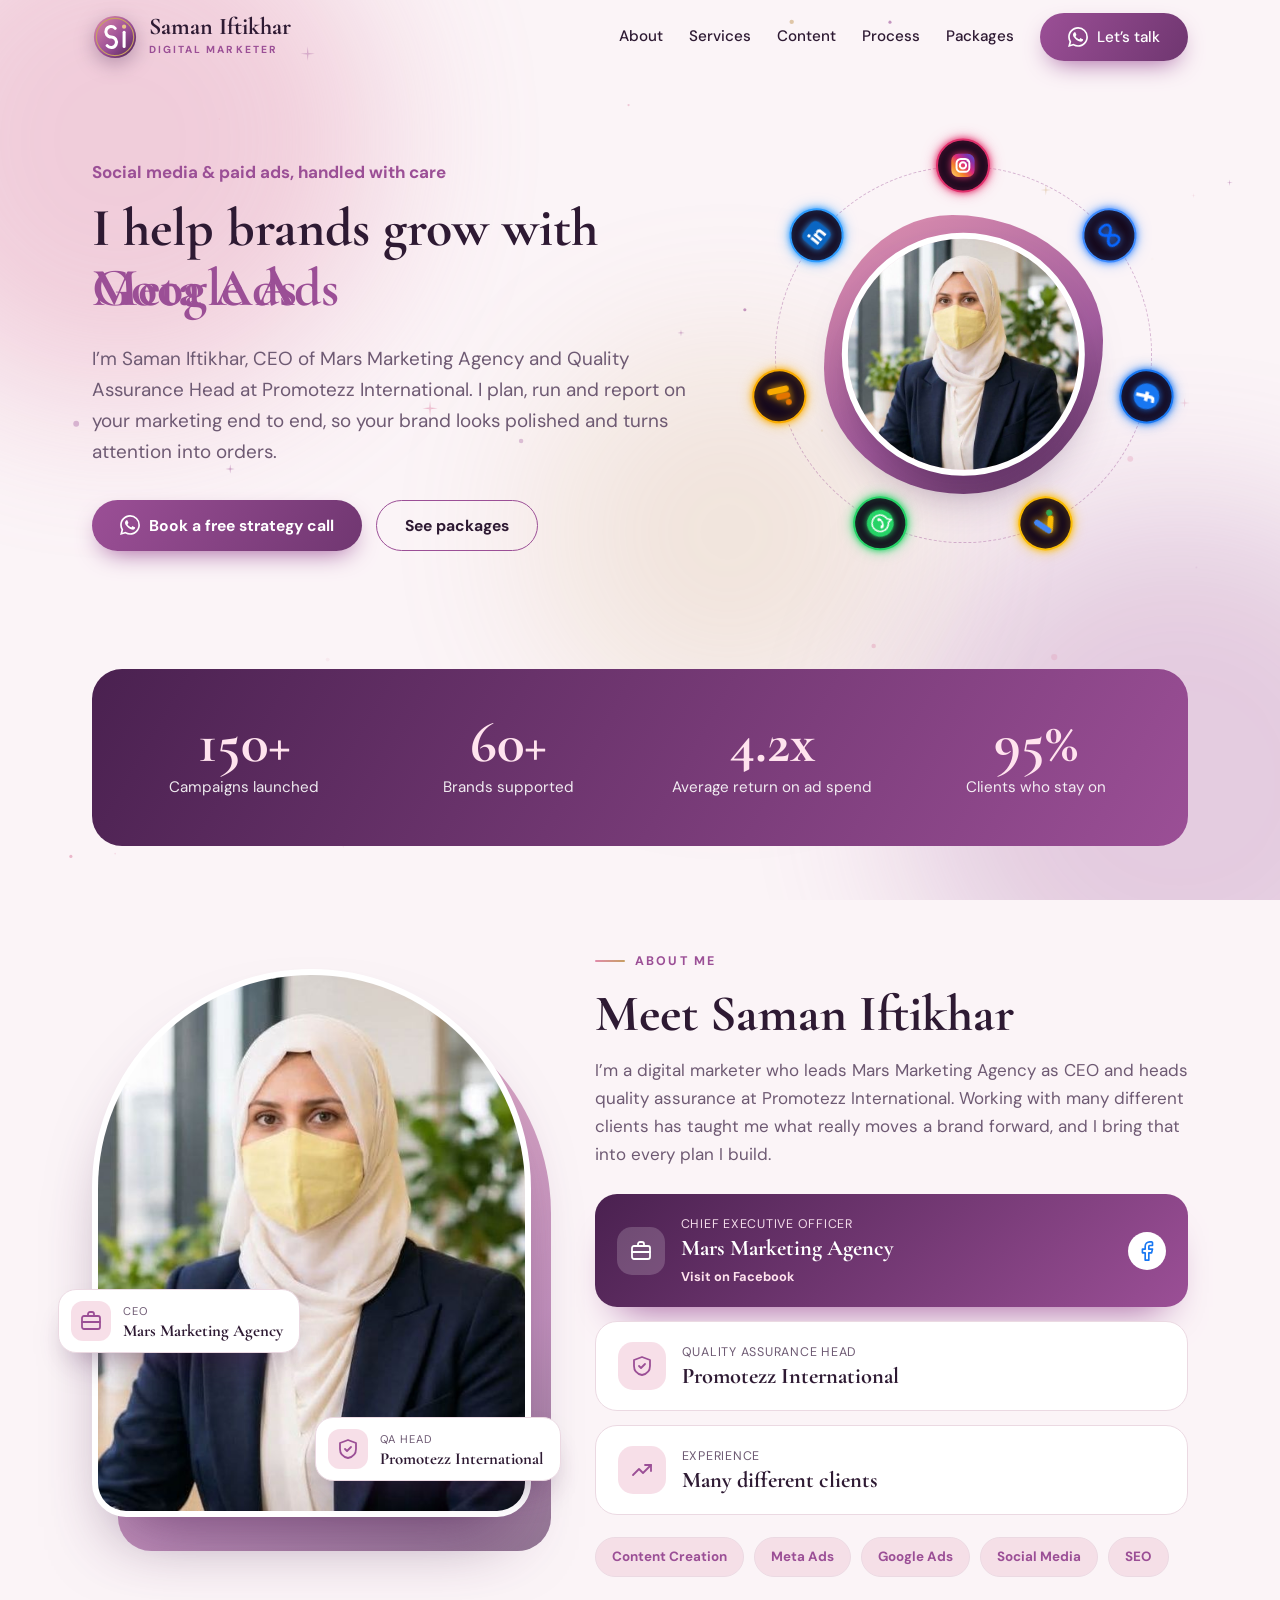
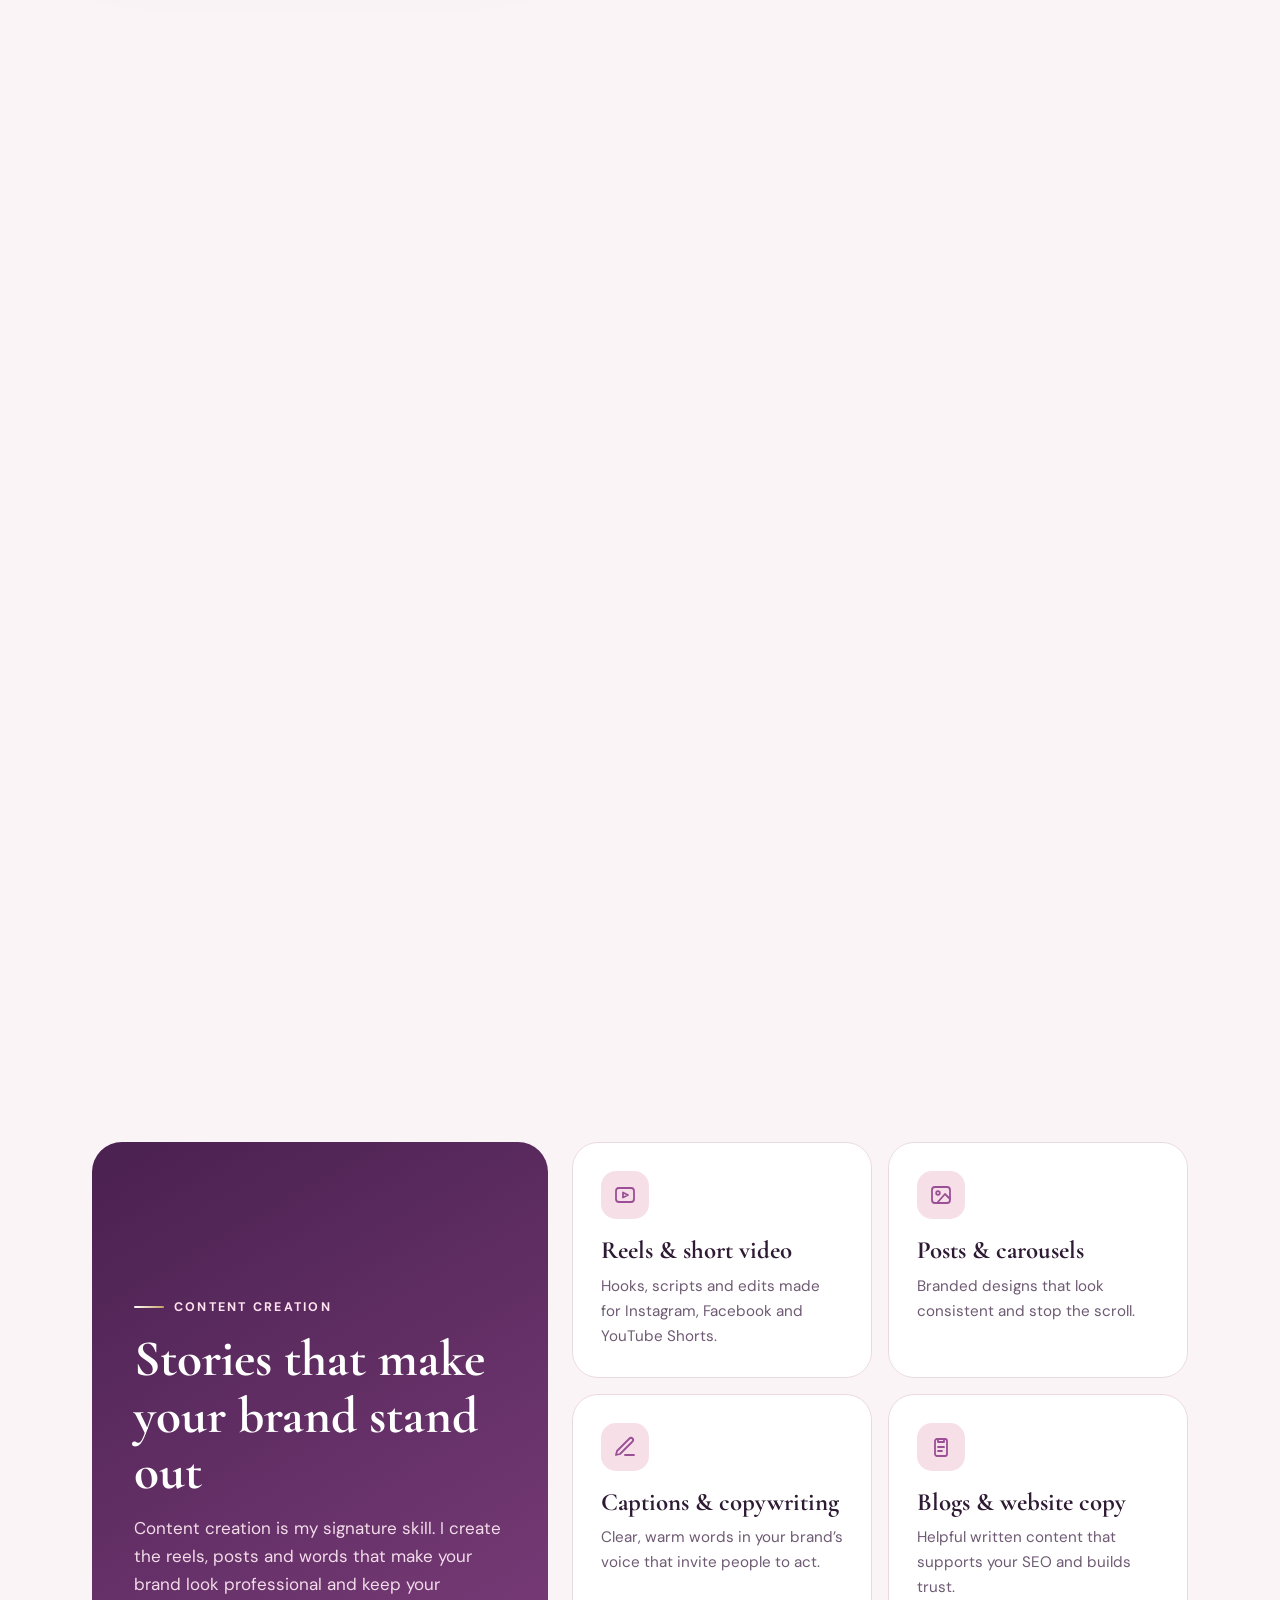
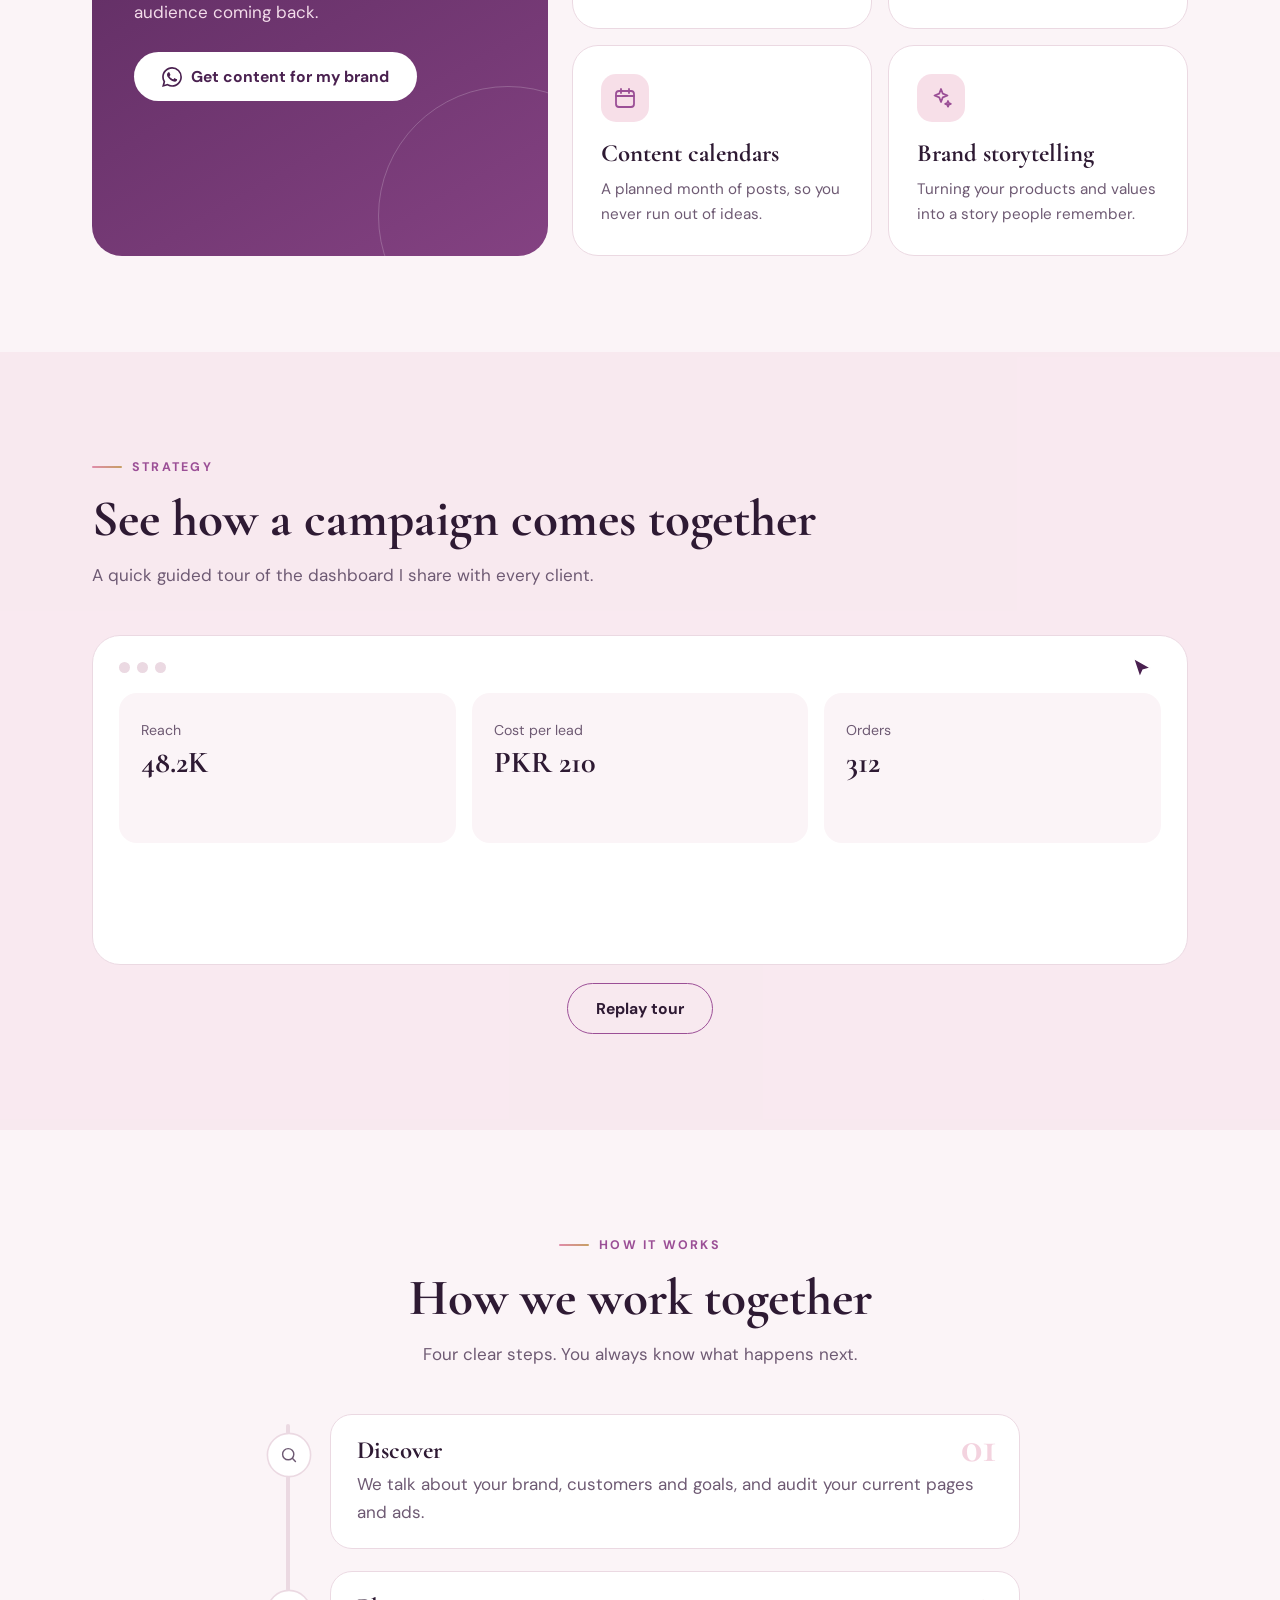
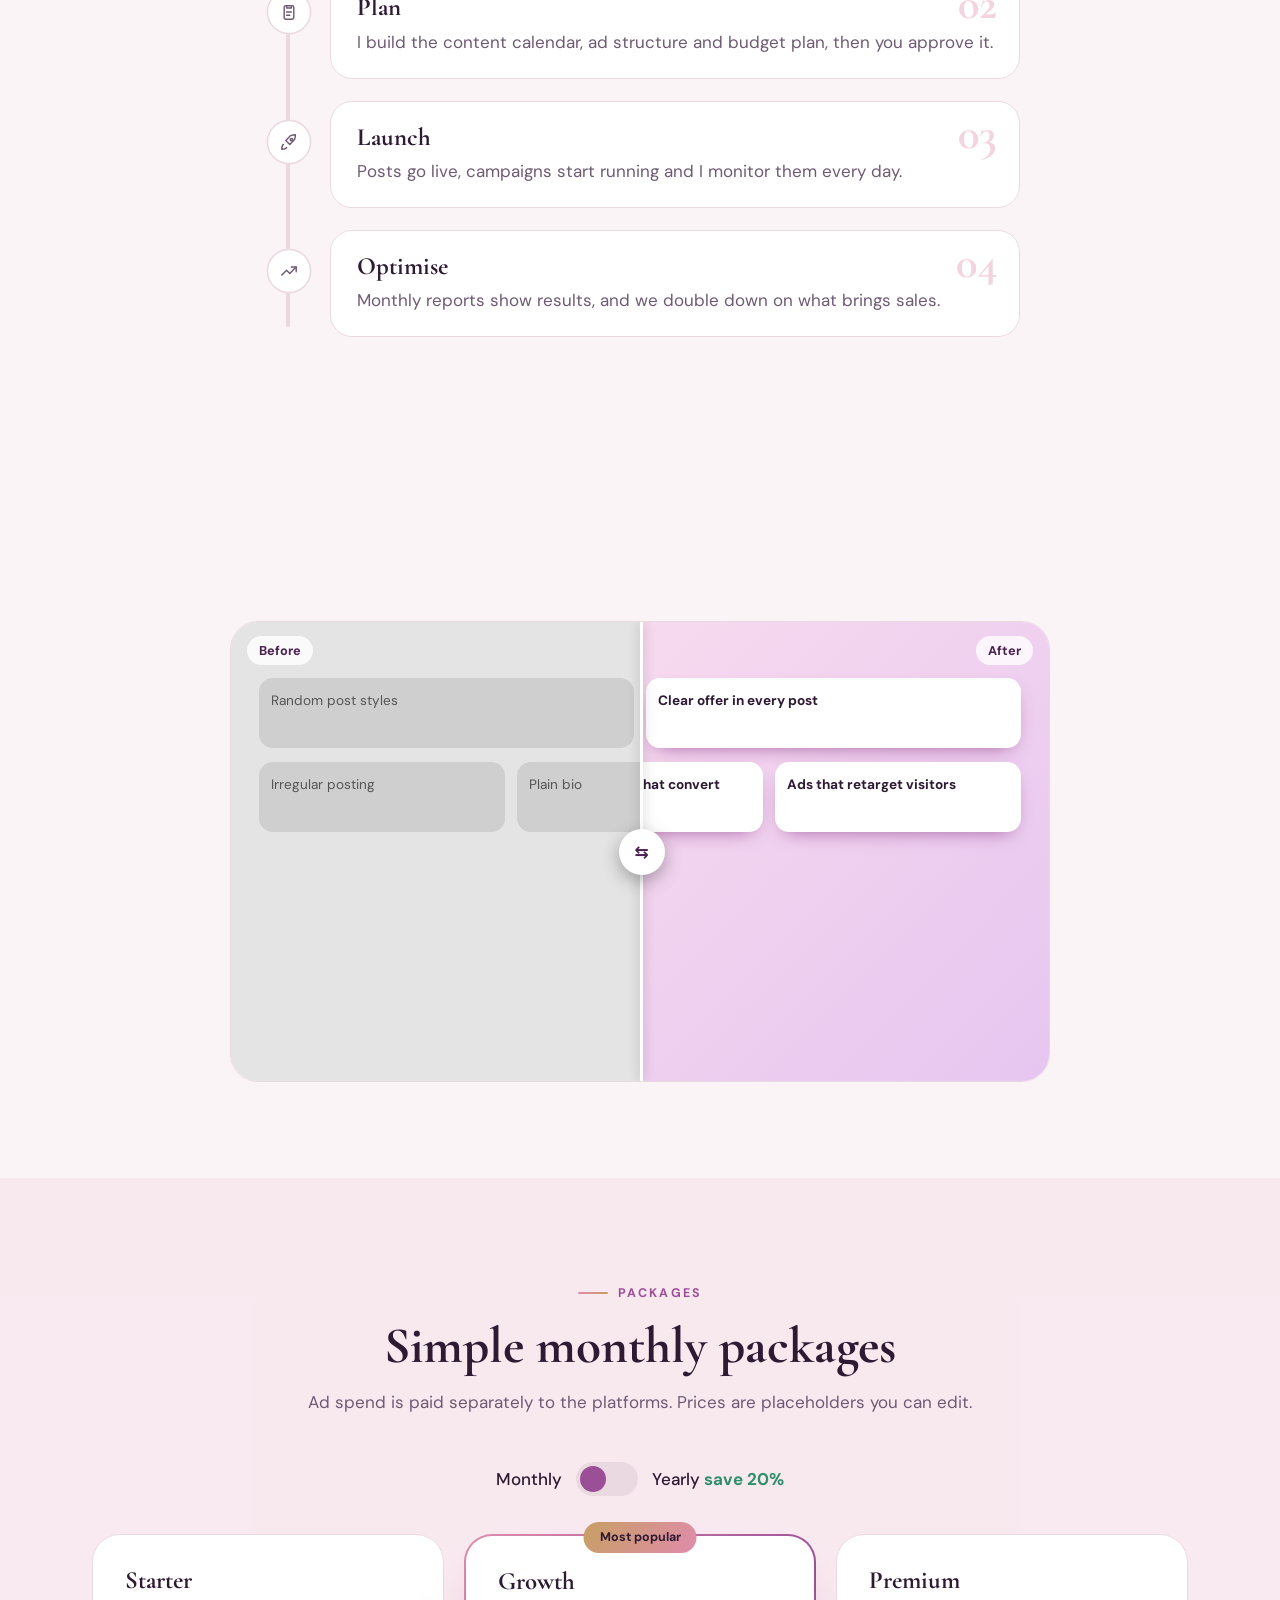
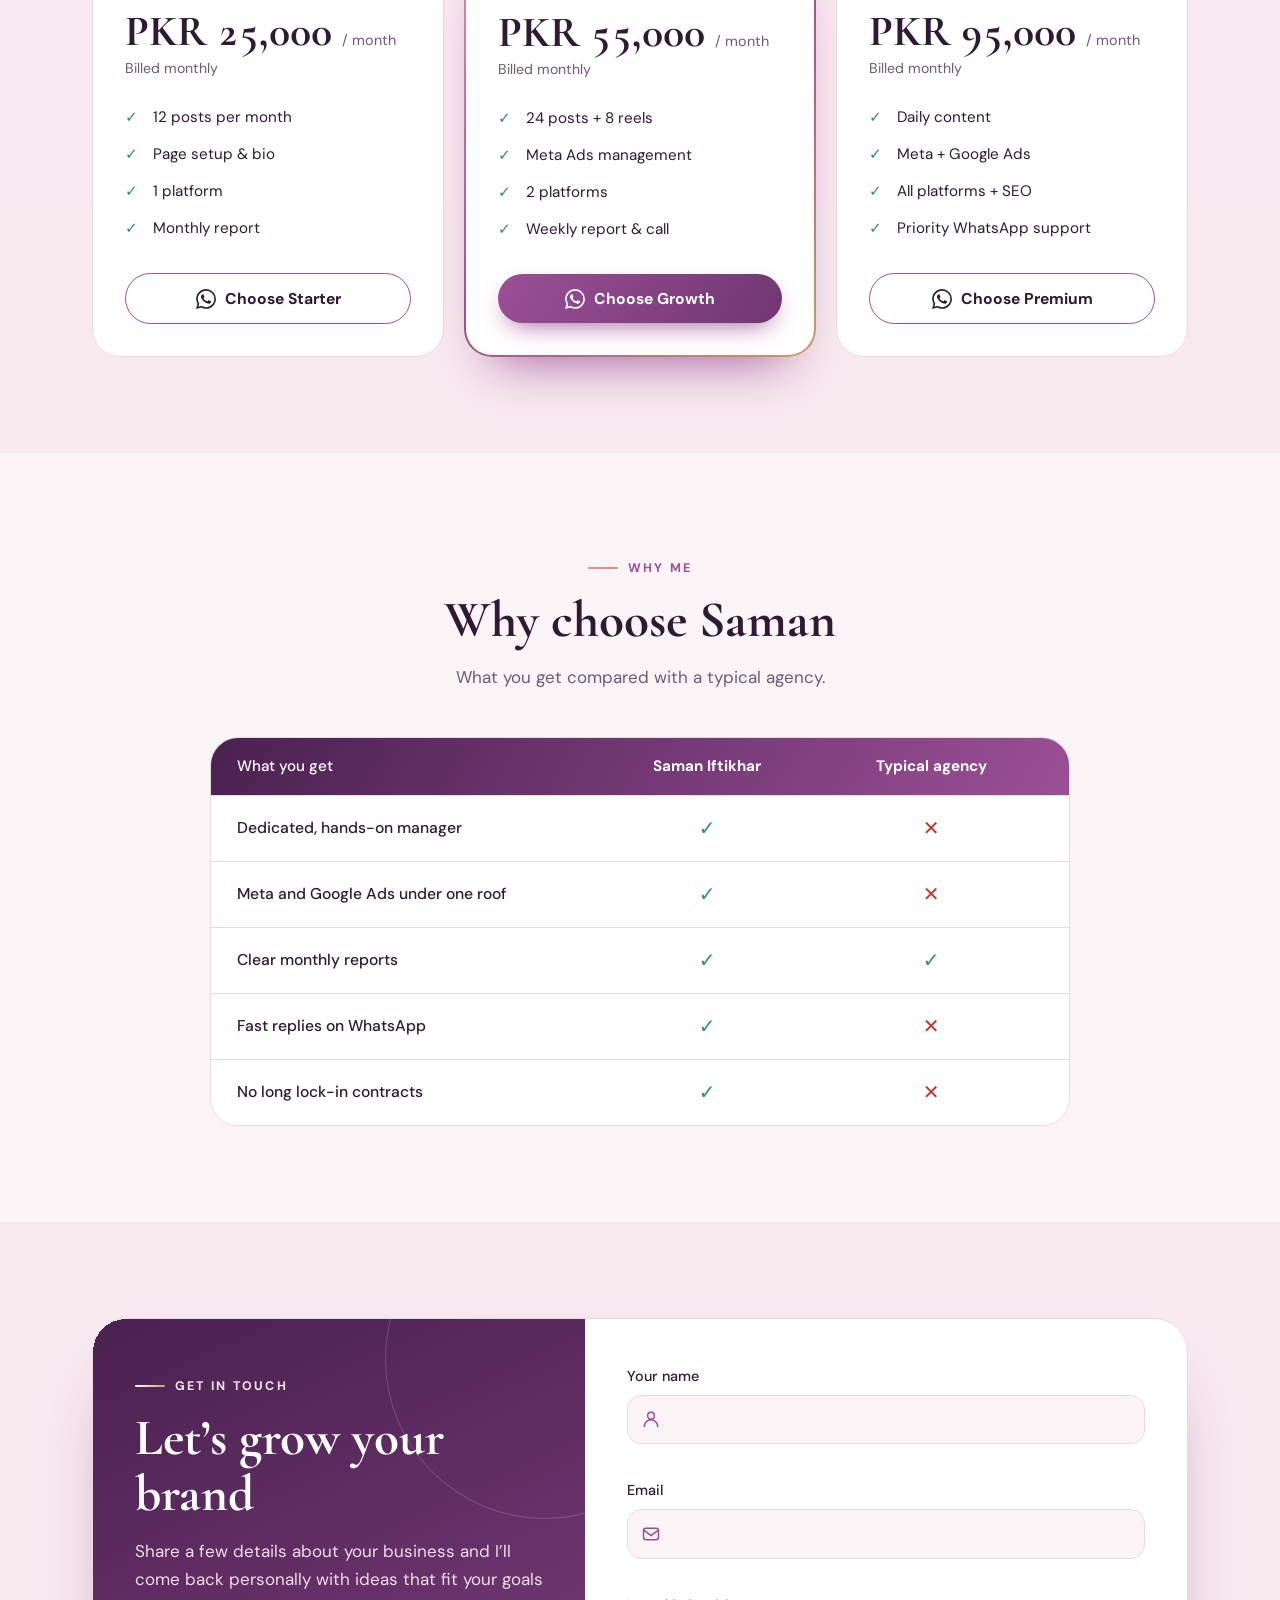
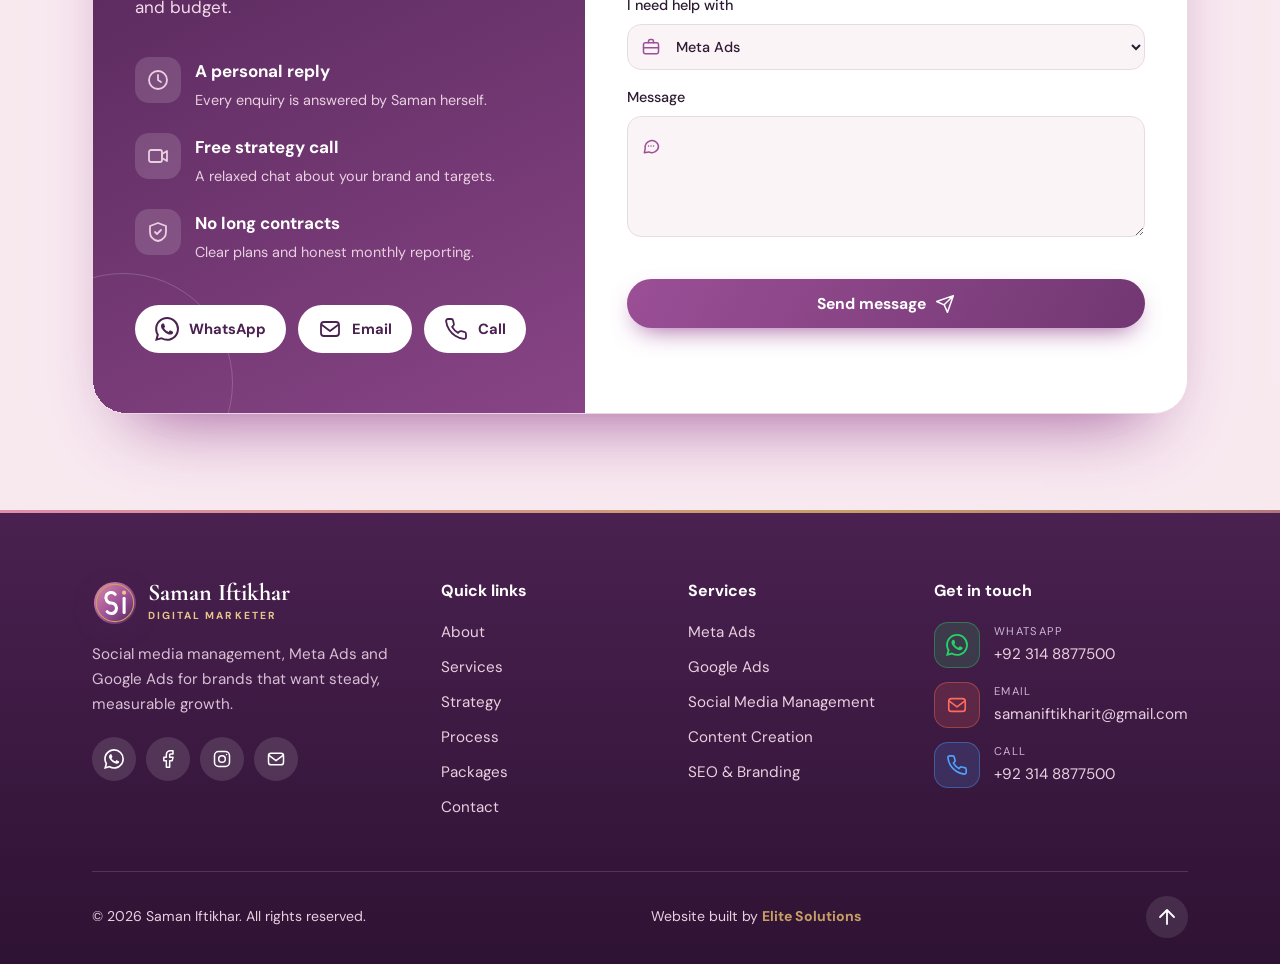
==== index.html @ 38557ca2 "Update More menu styling" ====
<!DOCTYPE html>
<html lang="en">
<head>
<meta charset="utf-8">
<meta name="viewport" content="width=device-width, initial-scale=1, viewport-fit=cover">
<title>Saman Iftikhar | Digital Marketer</title>
<link rel="preconnect" href="https://fonts.googleapis.com">
<link href="https://fonts.googleapis.com/css2?family=Cormorant+Garamond:wght@500;600;700&family=DM+Sans:wght@400;500;700&display=swap" rel="stylesheet">
<link rel="stylesheet" href="css/style.css">
</head>
<body>
<div id="bar"></div>
<div id="bg" aria-hidden="true"><i class="b1"></i><i class="b2"></i><i class="b3"></i><canvas id="cv"></canvas></div>
<svg width="0" height="0" style="position:absolute" aria-hidden="true"><defs>
<symbol id="i-mega" viewBox="0 0 24 24"><path d="M3 11v2a1 1 0 0 0 1 1h2l5 4V6L6 10H4a1 1 0 0 0-1 1z"/><path d="M15.5 8.5a5 5 0 0 1 0 7M18.5 6a9 9 0 0 1 0 12"/></symbol>
<symbol id="i-search" viewBox="0 0 24 24"><circle cx="11" cy="11" r="7"/><path d="m20 20-3.5-3.5"/></symbol>
<symbol id="i-chat" viewBox="0 0 24 24"><path d="M21 12a8 8 0 0 1-11.6 7.1L4 20l1-4.6A8 8 0 1 1 21 12z"/><path d="M9 12h.01M12 12h.01M15 12h.01"/></symbol>
<symbol id="i-film" viewBox="0 0 24 24"><rect x="3" y="5" width="18" height="14" rx="3"/><path d="m10 9.5 5 2.5-5 2.5z"/></symbol>
<symbol id="i-chart" viewBox="0 0 24 24"><path d="M3 17l6-6 4 4 8-8"/><path d="M15 7h6v6"/></symbol>
<symbol id="i-spark" viewBox="0 0 24 24"><path d="M12 3l1.8 4.7 4.7 1.8-4.7 1.8L12 16l-1.8-4.7-4.7-1.8 4.7-1.8z"/><path d="M19 15l.8 2 2 .8-2 .8-.8 2-.8-2-2-.8 2-.8z"/></symbol>
<symbol id="i-mail" viewBox="0 0 24 24"><rect x="3" y="5" width="18" height="14" rx="3"/><path d="m4 8 8 6 8-6"/></symbol>
<symbol id="i-clip" viewBox="0 0 24 24"><rect x="6" y="4" width="12" height="17" rx="2"/><path d="M9 4h6v3H9zM9 12h6M9 16h4"/></symbol>
<symbol id="i-rocket" viewBox="0 0 24 24"><path d="M5 15c-1.5 1-2 4-2 6 2 0 5-.5 6-2"/><path d="M14 4c3-1 6-1 6-1s0 3-1 6l-6 6-5-5z"/><circle cx="15" cy="9" r="1.5"/></symbol>
<symbol id="i-user" viewBox="0 0 24 24"><circle cx="12" cy="8" r="4"/><path d="M4 21a8 8 0 0 1 16 0"/></symbol>
<symbol id="i-brief" viewBox="0 0 24 24"><rect x="3" y="7" width="18" height="13" rx="2"/><path d="M9 7V5a2 2 0 0 1 2-2h2a2 2 0 0 1 2 2v2M3 13h18"/></symbol>
<symbol id="i-clock" viewBox="0 0 24 24"><circle cx="12" cy="12" r="9"/><path d="M12 7v5l3 2"/></symbol>
<symbol id="i-shield" viewBox="0 0 24 24"><path d="M12 3l8 3v6c0 5-3.5 8-8 9-4.5-1-8-4-8-9V6z"/><path d="m9 12 2 2 4-4"/></symbol>
<symbol id="i-video" viewBox="0 0 24 24"><rect x="3" y="6" width="13" height="12" rx="2"/><path d="m16 10 5-3v10l-5-3z"/></symbol>
<symbol id="i-send" viewBox="0 0 24 24"><path d="M22 2 11 13M22 2l-7 20-4-9-9-4z"/></symbol>
<symbol id="i-phone" viewBox="0 0 24 24"><path d="M22 16.9v3a2 2 0 0 1-2.2 2 19.8 19.8 0 0 1-8.6-3.1 19.5 19.5 0 0 1-6-6 19.8 19.8 0 0 1-3.1-8.7A2 2 0 0 1 4.1 2h3a2 2 0 0 1 2 1.7c.1 1 .4 1.9.7 2.8a2 2 0 0 1-.5 2.1L8.1 9.9a16 16 0 0 0 6 6l1.3-1.3a2 2 0 0 1 2.1-.4c.9.3 1.8.6 2.8.7a2 2 0 0 1 1.7 2z"/></symbol>
<symbol id="i-pen" viewBox="0 0 24 24"><path d="M12 20h9"/><path d="M16.5 3.5a2.1 2.1 0 0 1 3 3L7 19l-4 1 1-4z"/></symbol>
<symbol id="i-img" viewBox="0 0 24 24"><rect x="3" y="4" width="18" height="16" rx="3"/><circle cx="9" cy="10" r="1.8"/><path d="m21 16-5-5-8 9"/></symbol>
<symbol id="i-cal" viewBox="0 0 24 24"><rect x="3" y="5" width="18" height="16" rx="3"/><path d="M8 3v4M16 3v4M3 10h18"/></symbol>
<symbol id="i-up" viewBox="0 0 24 24"><path d="M12 19V5M5 12l7-7 7 7"/></symbol>
<path id="wag" d="M17.472 14.382c-.297-.149-1.758-.867-2.03-.967-.273-.099-.471-.148-.67.15-.197.297-.767.966-.94 1.164-.173.199-.347.223-.644.075-.297-.15-1.255-.463-2.39-1.475-.883-.788-1.48-1.761-1.653-2.059-.173-.297-.018-.458.13-.606.134-.133.298-.347.446-.52.149-.174.198-.298.298-.497.099-.198.05-.371-.025-.52-.075-.149-.669-1.612-.916-2.207-.242-.579-.487-.5-.669-.51-.173-.008-.371-.01-.57-.01-.198 0-.52.074-.792.372-.272.297-1.04 1.016-1.04 2.479 0 1.462 1.065 2.875 1.213 3.074.149.198 2.096 3.2 5.077 4.487.709.306 1.262.489 1.694.625.712.227 1.36.195 1.871.118.571-.085 1.758-.719 2.006-1.413.248-.694.248-1.289.173-1.413-.074-.124-.272-.198-.57-.347m-5.421 7.403h-.004a9.87 9.87 0 01-5.031-1.378l-.361-.214-3.741.982.998-3.648-.235-.374a9.86 9.86 0 01-1.51-5.26c.001-5.45 4.436-9.884 9.888-9.884 2.64 0 5.122 1.03 6.988 2.898a9.825 9.825 0 012.893 6.994c-.003 5.45-4.437 9.884-9.885 9.884m8.413-18.297A11.815 11.815 0 0012.05 0C5.495 0 .16 5.335.157 11.892c0 2.096.547 4.142 1.588 5.945L.057 24l6.305-1.654a11.882 11.882 0 005.683 1.448h.005c6.554 0 11.89-5.335 11.893-11.893a11.821 11.821 0 00-3.48-8.413z"/>
<symbol id="i-wa" viewBox="0 0 24 24"><use href="#wag" fill="currentColor" stroke="none"/></symbol>
<symbol id="i-fb" viewBox="0 0 24 24"><path d="M18 2h-3a5 5 0 0 0-5 5v3H7v4h3v8h4v-8h3l1-4h-4V7a1 1 0 0 1 1-1h3z"/></symbol>
<symbol id="i-ig" viewBox="0 0 24 24"><rect x="3" y="3" width="18" height="18" rx="5"/><circle cx="12" cy="12" r="4"/><path d="M17.5 6.5h.01"/></symbol>
<symbol id="i-in" viewBox="0 0 24 24"><path d="M16 8a6 6 0 0 1 6 6v7h-4v-7a2 2 0 0 0-4 0v7h-4v-7a6 6 0 0 1 6-6z"/><rect x="2" y="9" width="4" height="12"/><circle cx="4" cy="4" r="2"/></symbol>
<linearGradient id="gig" x1="0" y1="1" x2="1" y2="0"><stop stop-color="#FEDA75"/><stop offset=".3" stop-color="#F58529"/><stop offset=".55" stop-color="#DD2A7B"/><stop offset=".8" stop-color="#8134AF"/><stop offset="1" stop-color="#515BD4"/></linearGradient>
<symbol id="b-ig" viewBox="0 0 24 24"><rect x="2" y="2" width="20" height="20" rx="6" fill="url(#gig)"/><rect x="6.5" y="6.5" width="11" height="11" rx="3.6" fill="none" stroke="#fff" stroke-width="1.7"/><circle cx="12" cy="12" r="2.7" fill="none" stroke="#fff" stroke-width="1.7"/><circle cx="16" cy="8" r=".9" fill="#fff"/></symbol>
<symbol id="b-fb" viewBox="0 0 24 24"><circle cx="12" cy="12" r="11" fill="#1877F2"/><path d="M13.4 21v-7.4h2.5l.4-3h-2.9V8.8c0-.9.3-1.4 1.5-1.4h1.5V4.8c-.3 0-1.2-.1-2.2-.1-2.2 0-3.7 1.3-3.7 3.8v2.1H8v3h2.5V21z" fill="#fff"/></symbol>
<symbol id="b-in" viewBox="0 0 24 24"><rect x="2" y="2" width="20" height="20" rx="4.5" fill="#0A66C2"/><path d="M6.3 9.8h2.5V18H6.3zM7.55 5.9a1.45 1.45 0 1 1 0 2.9 1.45 1.45 0 0 1 0-2.9zM10.4 9.8h2.4v1.1c.4-.7 1.2-1.3 2.5-1.3 2.4 0 2.9 1.6 2.9 3.6V18h-2.5v-4.2c0-1 0-2.2-1.4-2.2s-1.6 1-1.6 2.1V18h-2.5z" fill="#fff"/></symbol>
<symbol id="b-wa" viewBox="0 0 24 24"><circle cx="12" cy="12" r="11.5" fill="#25D366"/><use href="#wag" fill="#fff" stroke="none" transform="translate(4.2 4.2) scale(.65)"/></symbol>
<symbol id="b-meta" viewBox="0 0 24 24"><path d="M12 12C14.5 8 16.5 7 18 7c2 0 3.5 2.2 3.5 5s-1.5 5-3.5 5c-1.5 0-3.5-1-6-5zm0 0C9.5 8 7.5 7 6 7c-2 0-3.5 2.2-3.5 5s1.5 5 3.5 5c1.5 0 3.5-1 6-5z" fill="none" stroke="#0866FF" stroke-width="2.4" stroke-linecap="round" stroke-linejoin="round"/></symbol>
<symbol id="b-gads" viewBox="0 0 24 24"><rect x="6.2" y="2" width="5" height="15" rx="2.5" transform="rotate(30 8.7 9.5)" fill="#FBBC04"/><rect x="12.8" y="2" width="5" height="17" rx="2.5" transform="rotate(-30 15.3 10.5)" fill="#4285F4"/><circle cx="5.2" cy="18.8" r="2.7" fill="#34A853"/></symbol>
<symbol id="b-ga" viewBox="0 0 24 24"><rect x="14.6" y="2.5" width="5.2" height="19" rx="2.6" fill="#F9AB00"/><rect x="8.9" y="9" width="5" height="12.5" rx="2.5" fill="#E37400"/><circle cx="5.4" cy="19" r="2.6" fill="#E37400"/></symbol>
</defs></svg>
<header id="hd"><div class="wrap"><nav aria-label="Main">
 <a class="logo" href="#top" aria-label="Saman Iftikhar home">
  <svg width="46" height="46" viewBox="0 0 48 48" aria-hidden="true"><defs><linearGradient id="lg" x1="0" y1="0" x2="1" y2="1"><stop stop-color="#E08CAB"/><stop offset=".55" stop-color="#9B4F96"/><stop offset="1" stop-color="#4A2150"/></linearGradient></defs><circle cx="24" cy="24" r="22" fill="url(#lg)"/><circle cx="24" cy="24" r="19.5" fill="none" stroke="#C79F63" stroke-width="1.2"/><g transform="translate(-4 0)"><path d="M28.2 15A5.5 5.5 0 1 0 24 24A5.5 5.5 0 1 1 19.8 33" fill="none" stroke="#fff" stroke-width="3.2" stroke-linecap="round"/></g><path d="M33.5 19V34" stroke="#fff" stroke-width="3.2" stroke-linecap="round"/><circle cx="33.5" cy="13.2" r="2.2" fill="#E8C58A"/></svg>
  <span><b>Saman Iftikhar</b><small>Digital Marketer</small></span></a>
 <button id="mb" aria-expanded="false" aria-controls="lk" aria-label="Open menu"><span></span><span></span><span></span></button>
 <div class="links" id="lk"><a href="#about">About</a><a href="#services">Services</a><a href="#content">Content</a><a href="#process">Process</a><a href="#pricing">Packages</a><a href="#contact" class="btn">Let’s talk</a><div class="soc"><a class="fwa" href="#" aria-label="WhatsApp"><svg class="ico"><use href="#i-wa"/></svg></a><a data-soc="facebook" href="#" aria-label="Facebook"><svg class="ico"><use href="#i-fb"/></svg></a><a data-soc="instagram" href="#" aria-label="Instagram"><svg class="ico"><use href="#i-ig"/></svg></a><a class="fem" href="#" aria-label="Email"><svg class="ico"><use href="#i-mail"/></svg></a></div></div>
</nav></div><div id="ov"></div></header>

<main id="top">
<section class="hero"><div class="wrap">
 <div>
  <p class="hr" style="--i:0;color:var(--orchid);font-weight:700">Social media &amp; paid ads, handled with care</p>
  <h1 class="hr" style="--i:1;margin-top:12px"><span class="l1">I help brands grow with</span><span class="rot" id="rot" aria-live="off"><span class="on">Meta Ads</span><span>Google Ads</span><span>Social Media</span><span>Content Strategy</span><span>Brand Voice</span></span></h1>
  <p class="lead hr" style="--i:2">I’m Saman Iftikhar, CEO of Mars Marketing Agency and Quality Assurance Head at Promotezz International. I plan, run and report on your marketing end to end, so your brand looks polished and turns attention into orders.</p>
  <div class="cta hr" style="--i:3"><a href="#contact" class="btn">Book a free strategy call</a><a href="#pricing" class="btn ghost">See packages</a></div>
 </div>
 <div class="hv hr" style="--i:2"><div class="os"><div class="orb"></div>
  <div class="pt" id="pt"><img src="assets/images/saman-iftikhar.jpg" alt="Saman Iftikhar, CEO of Mars Marketing Agency" width="640" height="640"></div>
  <div class="orbit" aria-hidden="true">
   <div class="ob" style="--a:0deg;--c:#E1306C"><div class="ou"><svg class="bi"><use href="#b-ig"/></svg></div></div>
   <div class="ob" style="--a:51deg;--c:#3D8BFF"><div class="ou"><svg class="bi"><use href="#b-meta"/></svg></div></div>
   <div class="ob" style="--a:103deg;--c:#1877F2"><div class="ou"><svg class="bi"><use href="#b-fb"/></svg></div></div>
   <div class="ob" style="--a:154deg;--c:#FBBC04"><div class="ou"><svg class="bi"><use href="#b-gads"/></svg></div></div>
   <div class="ob" style="--a:206deg;--c:#25D366"><div class="ou"><svg class="bi"><use href="#b-wa"/></svg></div></div>
   <div class="ob" style="--a:257deg;--c:#F9AB00"><div class="ou"><svg class="bi"><use href="#b-ga"/></svg></div></div>
   <div class="ob" style="--a:309deg;--c:#2D9CFF"><div class="ou"><svg class="bi"><use href="#b-in"/></svg></div></div>
  </div></div></div>
</div></section>

<section class="stats"><div class="wrap"><div class="sg">
 <div><b data-n="150" data-s="+">0</b><span>Campaigns launched</span></div>
 <div><b data-n="60" data-s="+">0</b><span>Brands supported</span></div>
 <div><b data-n="4.2" data-s="x" data-d="1">0</b><span>Average return on ad spend</span></div>
 <div><b data-n="95" data-s="%">0</b><span>Clients who stay on</span></div>
</div></div></section>

<section id="about" class="abt"><div class="wrap ab">
 <div class="ab-v rv">
  <div class="ab-frame"><img id="abimg" alt="Saman Iftikhar" width="640" height="640"></div>
  <div class="ab-chip c1"><div class="ic"><svg class="ico"><use href="#i-brief"/></svg></div><div><small>CEO</small><b>Mars Marketing Agency</b></div></div>
  <div class="ab-chip c2"><div class="ic"><svg class="ico"><use href="#i-shield"/></svg></div><div><small>QA Head</small><b>Promotezz International</b></div></div>
 </div>
 <div class="ab-t">
  <span class="eb">About me</span>
  <h2 class="rv">Meet Saman Iftikhar</h2>
  <p class="sub rv">I’m a digital marketer who leads Mars Marketing Agency as CEO and heads quality assurance at Promotezz International. Working with many different clients has taught me what really moves a brand forward, and I bring that into every plan I build.</p>
  <div class="roles">
   <a class="role feat rv" style="--d:1" href="https://www.facebook.com/share/1EfvxY5CPE/" target="_blank" rel="noopener"><div class="ic"><svg class="ico"><use href="#i-brief"/></svg></div><div><small>Chief Executive Officer</small><b>Mars Marketing Agency</b><span class="vis">Visit on Facebook</span></div><svg class="ico go" aria-label="Open on Facebook"><use href="#i-fb"/></svg></a>
   <div class="role rv" style="--d:2"><div class="ic"><svg class="ico"><use href="#i-shield"/></svg></div><div><small>Quality Assurance Head</small><b>Promotezz International</b></div></div>
   <div class="role rv" style="--d:3"><div class="ic"><svg class="ico"><use href="#i-chart"/></svg></div><div><small>Experience</small><b>Many different clients</b></div></div>
  </div>
  <div class="tags rv"><span>Content Creation</span><span>Meta Ads</span><span>Google Ads</span><span>Social Media</span><span>SEO</span></div>
 </div></div></section>

<section id="services"><div class="wrap">
 <div class="head rv"><span class="eb">What I do</span><h2>Everything your brand needs online</h2><p class="sub">One person, one plan, every channel. From the first ad to the monthly report.</p></div>
 <div class="bento" id="bento">
  <div class="bc w2 big rv"><div class="ic"><svg class="ico"><use href="#i-mega"/></svg></div><h3>Meta Ads (Facebook &amp; Instagram)</h3><p>Audience research, creative testing, retargeting and lead-gen campaigns built to lower your cost per result.</p><div class="pills"><span>Facebook</span><span>Instagram</span><span>Retargeting</span><span>Lead generation</span></div></div>
  <div class="bc rv"><div class="ic"><svg class="ico"><use href="#i-search"/></svg></div><h3>Google Ads</h3><p>Search, Shopping, Display and YouTube campaigns that catch people ready to buy.</p></div>
  <div class="bc rv"><div class="ic"><svg class="ico"><use href="#i-chat"/></svg></div><h3>Social Media Management</h3><p>Daily posting, stories, replies and community care across every platform.</p></div>
  <div class="bc rv"><div class="ic"><svg class="ico"><use href="#i-shield"/></svg></div><h3>Quality Assurance</h3><p>Every post, ad and report is reviewed before it goes live, so your brand always looks right.</p></div>
  <div class="bc rv"><div class="ic"><svg class="ico"><use href="#i-chart"/></svg></div><h3>SEO</h3><p>Keyword research and on-page fixes so customers find you on Google first.</p></div>
  <div class="bc rv"><div class="ic"><svg class="ico"><use href="#i-spark"/></svg></div><h3>Branding &amp; Page Setup</h3><p>Profiles, highlights, bios and visual identity that look professional from day one.</p></div>
  <div class="bc rv"><div class="ic"><svg class="ico"><use href="#i-mail"/></svg></div><h3>Email, WhatsApp &amp; Analytics</h3><p>Broadcast flows, follow-ups, pixel and conversion tracking, plus clear monthly reports you can actually read.</p></div>
 </div>
</div></section>

<section id="content"><div class="wrap cc">
 <div class="cc-l rv"><span class="eb">Content Creation</span><h2>Stories that make your brand stand out</h2><p>Content creation is my signature skill. I create the reels, posts and words that make your brand look professional and keep your audience coming back.</p><a href="#contact" class="btn">Get content for my brand</a></div>
 <div class="cc-r">
  <div class="bc rv" style="--d:0"><div class="ic"><svg class="ico"><use href="#i-film"/></svg></div><h3>Reels &amp; short video</h3><p>Hooks, scripts and edits made for Instagram, Facebook and YouTube Shorts.</p></div>
  <div class="bc rv" style="--d:1"><div class="ic"><svg class="ico"><use href="#i-img"/></svg></div><h3>Posts &amp; carousels</h3><p>Branded designs that look consistent and stop the scroll.</p></div>
  <div class="bc rv" style="--d:2"><div class="ic"><svg class="ico"><use href="#i-pen"/></svg></div><h3>Captions &amp; copywriting</h3><p>Clear, warm words in your brand’s voice that invite people to act.</p></div>
  <div class="bc rv" style="--d:3"><div class="ic"><svg class="ico"><use href="#i-clip"/></svg></div><h3>Blogs &amp; website copy</h3><p>Helpful written content that supports your SEO and builds trust.</p></div>
  <div class="bc rv" style="--d:4"><div class="ic"><svg class="ico"><use href="#i-cal"/></svg></div><h3>Content calendars</h3><p>A planned month of posts, so you never run out of ideas.</p></div>
  <div class="bc rv" style="--d:5"><div class="ic"><svg class="ico"><use href="#i-spark"/></svg></div><h3>Brand storytelling</h3><p>Turning your products and values into a story people remember.</p></div>
 </div>
</div></section>

<section id="tour" style="background:color-mix(in srgb,var(--rose) 10%,transparent)"><div class="wrap">
 <div class="head rv"><span class="eb">Strategy</span><h2>See how a campaign comes together</h2><p class="sub">A quick guided tour of the dashboard I share with every client.</p></div>
 <div class="stage rv" id="stage" aria-label="Animated demonstration of a campaign dashboard">
  <div class="top"><i></i><i></i><i></i></div>
  <div class="tg"><div class="tt" data-t="Your audience is built from real buyer behaviour."><small>Reach</small><b>48.2K</b></div>
  <div class="tt" data-t="Every ad is tested, so budget goes to what works."><small>Cost per lead</small><b>PKR 210</b></div>
  <div class="tt" data-t="Weekly report: what we spent, what you earned."><small>Orders</small><b>312</b></div></div>
  <svg id="cur" viewBox="0 0 24 24" aria-hidden="true"><path d="M4 2l16 9-7 2-3 7z" fill="#4A2150" stroke="#fff" stroke-width="1.5"/></svg><div id="tip" aria-hidden="true"></div>
 </div>
 <p style="text-align:center;margin-top:18px"><button class="btn ghost" id="replay">Replay tour</button></p>
</div></section>

<section id="process"><div class="wrap">
 <div class="head rv" style="text-align:center"><span class="eb">How it works</span><h2>How we work together</h2><p class="sub" style="margin-inline:auto">Four clear steps. You always know what happens next.</p></div>
 <div class="pr" id="pr"><div class="track"><div id="fill"></div></div>
  <div class="st"><div class="n"><svg class="ico"><use href="#i-search"/></svg></div><h3>Discover</h3><p>We talk about your brand, customers and goals, and audit your current pages and ads.</p></div>
  <div class="st"><div class="n"><svg class="ico"><use href="#i-clip"/></svg></div><h3>Plan</h3><p>I build the content calendar, ad structure and budget plan, then you approve it.</p></div>
  <div class="st"><div class="n"><svg class="ico"><use href="#i-rocket"/></svg></div><h3>Launch</h3><p>Posts go live, campaigns start running and I monitor them every day.</p></div>
  <div class="st"><div class="n"><svg class="ico"><use href="#i-chart"/></svg></div><h3>Optimise</h3><p>Monthly reports show results, and we double down on what brings sales.</p></div>
 </div>
</div></section>

<section style="padding-top:0"><div class="wrap">
 <div class="head rv" style="text-align:center"><span class="eb">Results</span><h2>A page before and after</h2><p class="sub" style="margin-inline:auto">Drag the handle, or use the arrow keys, to compare.</p></div>
 <div class="ba rv" id="ba">
  <div class="pane after"><span class="tag">After</span><div class="row"><div class="tile">Consistent brand colours</div><div class="tile">Clear offer in every post</div></div><div class="row"><div class="tile">Reels with strong hooks</div><div class="tile">Highlights &amp; bio that convert</div><div class="tile">Ads that retarget visitors</div></div></div>
  <div class="pane before"><span class="tag">Before</span><div class="row"><div class="tile">Random post styles</div><div class="tile">No clear offer</div></div><div class="row"><div class="tile">Irregular posting</div><div class="tile">Plain bio</div><div class="tile">No ads running</div></div></div>
  <div class="knob"></div>
  <input type="range" min="0" max="100" value="50" aria-label="Compare before and after. Slide to reveal more of the before version.">
 </div>
</div></section>

<section id="pricing" style="background:color-mix(in srgb,var(--rose) 10%,transparent)"><div class="wrap">
 <div class="head rv" style="text-align:center"><span class="eb">Packages</span><h2>Simple monthly packages</h2><p class="sub" style="margin-inline:auto">Ad spend is paid separately to the platforms. Prices are placeholders you can edit.</p></div>
 <div class="tg2"><span>Monthly</span><button id="sw" role="switch" aria-checked="false" aria-label="Bill yearly and save 20 percent"></button><span>Yearly <b style="color:var(--ok)">save 20%</b></span></div>
 <div class="pg" id="pg"></div>
</div></section>

<section><div class="wrap">
 <div class="head rv" style="text-align:center"><span class="eb">Why me</span><h2>Why choose Saman</h2><p class="sub" style="margin-inline:auto">What you get compared with a typical agency.</p></div>
 <div class="ct" id="ct"><div class="cr h"><span>What you get</span><span>Saman Iftikhar</span><span>Typical agency</span></div></div>
</div></section>

<section id="contact" style="background:color-mix(in srgb,var(--rose) 10%,transparent)"><div class="wrap"><div class="cg rv">
 <div class="cp"><span class="eb">Get in touch</span><h2>Let’s grow your brand</h2><p class="sub">Share a few details about your business and I’ll come back personally with ideas that fit your goals and budget.</p>
  <ul class="cl">
   <li><span class="ib"><svg class="ico"><use href="#i-clock"/></svg></span><div><b>A personal reply</b><span>Every enquiry is answered by Saman herself.</span></div></li>
   <li><span class="ib"><svg class="ico"><use href="#i-video"/></svg></span><div><b>Free strategy call</b><span>A relaxed chat about your brand and targets.</span></div></li>
   <li><span class="ib"><svg class="ico"><use href="#i-shield"/></svg></span><div><b>No long contracts</b><span>Clear plans and honest monthly reporting.</span></div></li>
  </ul>
  <div class="cb"><a id="wa" href="#"><svg class="ico"><use href="#i-wa"/></svg>WhatsApp</a><a id="em" href="#"><svg class="ico"><use href="#i-mail"/></svg>Email</a><a id="cl" href="#"><svg class="ico"><use href="#i-phone"/></svg>Call</a></div></div>
 <form id="f" class="rv" novalidate>
  <label>Your name<span class="fi"><svg class="ico"><use href="#i-user"/></svg><input name="n" required autocomplete="name"></span><span class="err"></span></label>
  <label>Email<span class="fi"><svg class="ico"><use href="#i-mail"/></svg><input name="e" type="email" required autocomplete="email"></span><span class="err"></span></label>
  <label>I need help with<span class="fi"><svg class="ico"><use href="#i-brief"/></svg><select name="s"><option>Meta Ads</option><option>Google Ads</option><option>Social Media Management</option><option>Content &amp; Reels</option><option>SEO</option><option>Not sure yet</option></select></span></label>
  <label>Message<span class="fi ta"><svg class="ico"><use href="#i-chat"/></svg><textarea name="m" rows="4" required></textarea></span><span class="err"></span></label>
  <button class="btn" id="sb" type="submit"><span class="lbl">Send message</span><svg class="ico sp"><use href="#i-send"/></svg></button>
  <p id="msg" role="status" aria-live="polite"></p>
 </form>
</div></div></section>
</main>
<footer><div class="wrap">
 <div class="f-grid">
  <div class="f-col f-brand"><a class="logo" href="#top" aria-label="Saman Iftikhar, back to top"><svg width="46" height="46" viewBox="0 0 48 48" aria-hidden="true"><circle cx="24" cy="24" r="22" fill="url(#lg)"/><circle cx="24" cy="24" r="19.5" fill="none" stroke="#C79F63" stroke-width="1.2"/><g transform="translate(-4 0)"><path d="M28.2 15A5.5 5.5 0 1 0 24 24A5.5 5.5 0 1 1 19.8 33" fill="none" stroke="#fff" stroke-width="3.2" stroke-linecap="round"/></g><path d="M33.5 19V34" stroke="#fff" stroke-width="3.2" stroke-linecap="round"/><circle cx="33.5" cy="13.2" r="2.2" fill="#E8C58A"/></svg><span><b>Saman Iftikhar</b><small>Digital Marketer</small></span></a>
   <p>Social media management, Meta Ads and Google Ads for brands that want steady, measurable growth.</p>
   <div class="soc"><a class="fwa" href="#" aria-label="WhatsApp"><svg class="ico"><use href="#i-wa"/></svg></a><a data-soc="facebook" href="#" aria-label="Facebook"><svg class="ico"><use href="#i-fb"/></svg></a><a data-soc="instagram" href="#" aria-label="Instagram"><svg class="ico"><use href="#i-ig"/></svg></a><a class="fem" href="#" aria-label="Email"><svg class="ico"><use href="#i-mail"/></svg></a></div></div>
  <div class="f-col f-links" role="navigation" aria-label="Footer"><h4>Quick links</h4><a href="#about">About</a><a href="#services">Services</a><a href="#tour">Strategy</a><a href="#process">Process</a><a href="#pricing">Packages</a><a href="#contact">Contact</a></div>
  <div class="f-col f-links"><h4>Services</h4><a href="#services">Meta Ads</a><a href="#services">Google Ads</a><a href="#services">Social Media Management</a><a href="#content">Content Creation</a><a href="#services">SEO &amp; Branding</a></div>
  <div class="f-col"><h4>Get in touch</h4><a class="fc fwa" href="#"><span class="fcb"><svg class="ico"><use href="#i-wa"/></svg></span><span><small>WhatsApp</small><span class="fpt"></span></span></a><a class="fc fem" href="#"><span class="fcb"><svg class="ico"><use href="#i-mail"/></svg></span><span><small>Email</small><span class="fet"></span></span></a><a class="fc fph" href="#"><span class="fcb"><svg class="ico"><use href="#i-phone"/></svg></span><span><small>Call</small><span class="fpt"></span></span></a></div>
 </div>
 <div class="f-bot"><p>© <span id="yr"></span> Saman Iftikhar. All rights reserved.</p><p>Website built by <a class="el" id="el" href="#">Elite Solutions</a></p><a class="up" href="#top" aria-label="Back to top"><svg class="ico"><use href="#i-up"/></svg></a></div>
</div></footer>

<script src="js/config.js"></script>
<script src="js/main.js"></script>
</body>
</html>
---- css/style.css ----
/* Saman Iftikhar website styles
   Colours and fonts are CSS variables at the top (:root), change them there. */
:root{--bg:#FBF4F7;--card:#fff;--ink:#2E1A33;--mute:#6E5A73;--plum:#4A2150;--orchid:#9B4F96;--rose:#E08CAB;--gold:#C79F63;--line:#EBD9E2;--ok:#2F8F6B;--bad:#C0392B;
--serif:"Cormorant Garamond",Georgia,serif;--sans:"DM Sans",system-ui,sans-serif;color-scheme:light;
box-sizing:border-box;padding-top:env(safe-area-inset-top,0px);padding-bottom:env(safe-area-inset-bottom,0px)}
@media (prefers-color-scheme:dark){:root:not([data-theme="light"]){--bg:#1E1121;--card:#2B1A30;--ink:#F6E9F1;--mute:#BFA8C4;--line:#43284A;color-scheme:dark}}
:root[data-theme="dark"]{--bg:#1E1121;--card:#2B1A30;--ink:#F6E9F1;--mute:#BFA8C4;--line:#43284A;color-scheme:dark}
*,*::before,*::after{box-sizing:border-box}
html{scroll-behavior:smooth;scroll-padding-top:calc(78px + env(safe-area-inset-top,0px))}
body{margin:0;background:var(--bg);color:var(--ink);font:400 17px/1.65 var(--sans);overflow-x:hidden}
h1,h2,h3{font-family:var(--serif);line-height:1.1;margin:0;font-weight:700}
h1{font-size:clamp(1.5rem,7.6vw,3.6rem)}@media(min-width:901px){h1{font-size:clamp(2.4rem,4.2vw,3.6rem)}}.l1{display:block;white-space:nowrap}h2{font-size:clamp(2rem,4.5vw,3.2rem)}h3{font-size:1.55rem}
p{margin:0}a{color:inherit}
.wrap{max-width:1140px;margin:0 auto;padding:0 22px}
section{padding:96px 0}
.sub{color:var(--mute);max-width:56ch;margin-top:14px}
.head{margin-bottom:46px}
:focus-visible{outline:3px solid var(--orchid);outline-offset:3px;border-radius:8px}
/* progress + nav */
#bar{position:fixed;left:0;top:0;height:4px;width:0;background:linear-gradient(90deg,var(--rose),var(--orchid),var(--gold));z-index:60}
header{position:sticky;top:env(safe-area-inset-top,0px);z-index:50;transition:.3s}
header.s{background:color-mix(in srgb,var(--bg) 96%,transparent);box-shadow:0 1px 0 var(--line)}
body::before{content:"";position:fixed;inset:0 0 auto;height:env(safe-area-inset-top,0px);background:var(--bg);z-index:49}
nav{display:flex;align-items:center;justify-content:space-between;height:74px}
.logo{display:flex;align-items:center;gap:11px;text-decoration:none}
.logo b{font:700 1.5rem/1 var(--serif);display:block}.logo small{font-size:.72rem;color:var(--mute);letter-spacing:.04em}
.logo svg{flex:none;filter:drop-shadow(0 6px 10px rgba(74,33,80,.35));transition:transform .4s}.logo:hover svg{transform:rotate(-8deg) scale(1.07)}
.logo small{letter-spacing:.2em;text-transform:uppercase;font-size:.64rem;font-weight:700;color:var(--orchid);margin-top:3px;display:block}
footer .logo small{color:#E8C58A}
.links{display:flex;gap:26px;align-items:center}
.links a{text-decoration:none;font-weight:500;font-size:.95rem;position:relative}
.links a:not(.btn)::after{content:"";position:absolute;left:0;bottom:-4px;height:2px;width:0;background:var(--orchid);transition:.3s}
.links a:not(.btn):hover::after{width:100%}
#mb{display:none;background:none;border:1px solid var(--line);color:var(--ink);border-radius:12px;padding:9px 13px;font:inherit;cursor:pointer}
/* buttons */
.btn{display:inline-flex;align-items:center;justify-content:center;gap:9px;border:0;cursor:pointer;font:700 .98rem var(--sans);color:#fff!important;text-decoration:none;padding:14px 28px;border-radius:999px;background:linear-gradient(120deg,var(--orchid),var(--plum));background-size:200% 100%;box-shadow:0 10px 26px -10px var(--orchid);transition:background-position .5s,transform .25s,box-shadow .25s,width .3s}
.btn:hover{background-position:100% 0;transform:translateY(-3px);box-shadow:0 16px 30px -12px var(--orchid)}
.btn.ghost{background:transparent;color:var(--ink)!important;border:1.5px solid var(--orchid);box-shadow:none}
.btn.ghost:hover{background:var(--orchid);color:#fff!important}
/* hero */
.hero{padding:56px 0 90px;position:relative;overflow-x:clip}
.hero .wrap{display:grid;grid-template-columns:1.15fr .85fr;gap:40px;align-items:center}
.hero h1 .rot{display:grid;overflow:hidden;color:var(--orchid);vertical-align:bottom;padding-bottom:.08em}
.rot span{grid-area:1/1;transition:transform .6s cubic-bezier(.7,0,.2,1),opacity .6s;transform:translateY(105%);opacity:0}
.rot span.on{transform:none;opacity:1}.rot span.out{transform:translateY(-105%);opacity:0}
.hero p.lead{font-size:1.18rem;color:var(--mute);margin:22px 0 32px;max-width:50ch}
.cta{display:flex;gap:14px;flex-wrap:wrap}
.hv{container-type:inline-size;position:relative;aspect-ratio:1/1;width:100%}
.orb{position:absolute;inset:6% 4%;border-radius:46% 54% 50% 50%/55% 45% 55% 45%;background:linear-gradient(150deg,var(--rose),var(--orchid) 60%,var(--plum));animation:morph 12s ease-in-out infinite;opacity:.92}
/* hero portrait + orbiting icons */
.os{--s:clamp(38px,12cqw,54px);position:absolute;left:0;top:0;width:100%;aspect-ratio:1}
.os::before{content:"";position:absolute;inset:8%;border:1.5px dashed color-mix(in srgb,var(--orchid) 38%,transparent);border-radius:50%}
.os .orb{inset:19%}
.pt{position:absolute;left:50%;top:50%;width:54%;aspect-ratio:1;transform:translate(-50%,-50%);border-radius:50%;overflow:hidden;border:6px solid #fff;box-shadow:0 26px 50px -18px rgba(74,33,80,.65);background:#F6D5E3}
.pt svg,.pt img{width:100%;height:100%;display:block;object-fit:cover}
.orbit{position:absolute;left:50%;top:50%;width:0;height:0;animation:spin 48s linear infinite}
.ob{position:absolute;left:0;top:0;width:var(--s);height:var(--s);margin:calc(var(--s)/-2) 0 0 calc(var(--s)/-2);transform:rotate(var(--a)) translateY(-42cqw)}
.ou{width:100%;height:100%;border-radius:50%;display:grid;place-items:center;background:#16091C;border:2px solid var(--c);box-shadow:0 0 6px var(--c),0 0 14px color-mix(in srgb,var(--c) 60%,transparent),inset 0 0 8px color-mix(in srgb,var(--c) 30%,transparent);animation:cs 48s linear infinite,neon 3s ease-in-out infinite alternate}
@keyframes neon{to{box-shadow:0 0 10px var(--c),0 0 30px color-mix(in srgb,var(--c) 80%,transparent),inset 0 0 14px color-mix(in srgb,var(--c) 45%,transparent)}}
.ou .bi{width:56%;height:56%;filter:drop-shadow(0 0 4px var(--c))}

@keyframes cs{from{transform:rotate(calc(var(--a)*-1))}to{transform:rotate(calc(var(--a)*-1 - 360deg))}}
@keyframes morph{50%{border-radius:55% 45% 42% 58%/45% 58% 42% 55%;transform:rotate(6deg)}}
.dot{width:10px;height:10px;border-radius:50%;background:var(--ok);position:relative;flex:none}
.dot::after{content:"";position:absolute;inset:0;border-radius:50%;background:var(--ok);animation:pulse 1.8s infinite}
@keyframes pulse{to{transform:scale(3.2);opacity:0}}
@keyframes pop{from{opacity:0;transform:translateY(24px) scale(.85)}}
.fl{animation:float 5s ease-in-out infinite}
@keyframes float{50%{transform:translateY(-8px)}}
/* hero reveal on load */
.hr{opacity:0;transform:translateY(28px);animation:up .9s cubic-bezier(.2,.7,.2,1) forwards;animation-delay:calc(var(--i)*.14s + .1s)}
@keyframes up{to{opacity:1;transform:none}}
/* scroll reveal */
.rv{opacity:0;transform:translateY(30px) scale(.97);transition:opacity .8s,transform .8s cubic-bezier(.2,.7,.2,1);transition-delay:calc(var(--d,0)*90ms)}
.rv.in{opacity:1;transform:none}
/* stats */
.stats{padding:0}
.sg{background:linear-gradient(120deg,var(--plum),var(--orchid));border-radius:30px;padding:46px 30px;display:grid;grid-template-columns:repeat(4,1fr);gap:20px;text-align:center;color:#fff}
.sg b{font:700 clamp(2.4rem,5vw,3.6rem)/1 var(--serif);display:block;color:#FFE3EE}.sg span{font-size:.95rem;opacity:.9}
/* bento */
.bento{display:grid;grid-template-columns:repeat(4,1fr);gap:18px}
.bc{background:var(--card);border:1px solid var(--line);border-radius:26px;padding:28px;transition:transform .35s,box-shadow .35s,border-color .35s;position:relative;overflow:hidden}
.bc:hover{transform:translateY(-6px);box-shadow:0 24px 40px -24px var(--orchid);border-color:var(--rose)}
.bc.w2{grid-column:span 2}.bc.big{background:linear-gradient(140deg,var(--plum),var(--orchid));color:#fff;border:0}
.bc.big p{color:#F3DCEA}
.ic{width:48px;height:48px;border-radius:15px;background:color-mix(in srgb,var(--rose) 28%,transparent);display:grid;place-items:center;font-size:1.4rem;margin-bottom:18px;transition:transform .4s}
.bc:hover .ic{transform:rotate(-8deg) scale(1.1)}.bc.big .ic{background:rgba(255,255,255,.18)}
.bc p{color:var(--mute);font-size:.95rem;margin-top:9px}
/* tour */
.stage{position:relative;background:var(--card);border:1px solid var(--line);border-radius:28px;padding:26px;min-height:330px;overflow:hidden}
.stage .top{display:flex;gap:7px;margin-bottom:20px}.stage .top i{width:11px;height:11px;border-radius:50%;background:var(--line)}
.tg{display:grid;grid-template-columns:repeat(3,1fr);gap:16px}
.tt{border-radius:18px;padding:20px;background:var(--bg);border:2px solid transparent;transition:.4s;min-height:150px}
.tt.hl{border-color:var(--orchid);box-shadow:0 0 0 6px color-mix(in srgb,var(--orchid) 18%,transparent)}
.tt small{color:var(--mute)}.tt b{display:block;font:700 1.9rem var(--serif)}
#cur{position:absolute;left:0;top:0;width:26px;height:26px;transition:transform 1.1s cubic-bezier(.6,0,.3,1);pointer-events:none;z-index:3}
#tip{position:absolute;left:0;top:0;background:var(--plum);color:#fff;padding:8px 14px;border-radius:12px;font-size:.85rem;max-width:210px;opacity:0;transition:transform 1.1s cubic-bezier(.6,0,.3,1),opacity .3s;z-index:3;pointer-events:none}
/* process */
.pr{position:relative;max-width:760px;margin:0 auto;padding-left:70px}
.pr .track{position:absolute;left:26px;top:10px;bottom:10px;width:4px;background:var(--line);border-radius:4px}
#fill{position:absolute;left:0;top:0;width:100%;height:0;background:linear-gradient(var(--rose),var(--orchid));border-radius:4px}
.st{position:relative;padding-bottom:44px}.st:last-child{padding-bottom:0}
.st .n{position:absolute;left:-70px;top:0;width:56px;height:56px;border-radius:50%;background:var(--card);border:2px solid var(--line);display:grid;place-items:center;font-size:1.4rem;transition:.5s;transform:scale(.8)}
.st.in .n{border-color:var(--orchid);background:var(--orchid);transform:scale(1)}
.st p{color:var(--mute);margin-top:6px}
/* compare slider */
.ba{position:relative;max-width:820px;margin:0 auto;aspect-ratio:16/9;border-radius:28px;overflow:hidden;border:1px solid var(--line);user-select:none;--p:50%}
.ba .pane{position:absolute;inset:0;padding:56px 28px 28px;display:flex;flex-direction:column;gap:14px}
.ba .after{background:linear-gradient(135deg,#FFE3EE,#E6C6F0);color:#2E1A33}
.ba .before{background:#E4E4E4;color:#555;clip-path:inset(0 calc(100% - var(--p)) 0 0)}
.ba .row{display:flex;gap:12px}.ba .tile{flex:1;border-radius:14px;min-height:70px;padding:12px;font-size:.85rem;font-weight:700}
.after .tile{background:#fff;box-shadow:0 8px 20px -10px #9B4F96}.before .tile{background:#CFCFCF;font-weight:400}
.tag{position:absolute;top:14px;right:16px;font-weight:700;font-size:.8rem;background:rgba(255,255,255,.8);color:#4A2150;padding:4px 12px;border-radius:99px}
.before .tag{left:16px;right:auto}
.ba input{position:absolute;inset:0;width:100%;height:100%;opacity:0;cursor:ew-resize;margin:0}
.knob{position:absolute;top:0;bottom:0;left:var(--p);width:3px;background:#fff;pointer-events:none;box-shadow:0 0 12px rgba(0,0,0,.3)}
.knob::after{content:"⇆";position:absolute;top:50%;left:50%;transform:translate(-50%,-50%);width:46px;height:46px;border-radius:50%;background:#fff;color:var(--plum);display:grid;place-items:center;font-weight:700;box-shadow:0 6px 18px rgba(0,0,0,.3)}
.ba:focus-within{outline:3px solid var(--orchid);outline-offset:4px}
/* pricing */
.tg2{display:flex;align-items:center;justify-content:center;gap:14px;margin-bottom:38px;font-weight:500}
#sw{width:62px;height:34px;border-radius:99px;border:0;background:var(--line);position:relative;cursor:pointer;transition:.3s}
#sw::after{content:"";position:absolute;top:4px;left:4px;width:26px;height:26px;border-radius:50%;background:var(--orchid);transition:.3s}
#sw[aria-checked=true]{background:var(--rose)}#sw[aria-checked=true]::after{transform:translateX(28px)}
.pg{display:grid;grid-template-columns:repeat(3,1fr);gap:20px;align-items:stretch}
.pc{background:var(--card);border:1px solid var(--line);border-radius:28px;padding:32px;display:flex;flex-direction:column;position:relative;transition:transform .35s}
.pc:hover{transform:translateY(-6px)}
.pc.rec{border:2px solid transparent;background:linear-gradient(var(--card),var(--card)) padding-box,linear-gradient(135deg,var(--rose),var(--orchid),var(--gold)) border-box;box-shadow:0 30px 50px -30px var(--orchid);animation:glow 3s ease-in-out infinite}
@keyframes glow{50%{box-shadow:0 30px 60px -20px var(--rose)}}
.badge{position:absolute;top:-14px;left:50%;transform:translateX(-50%);background:linear-gradient(120deg,var(--gold),var(--rose));color:#2E1A33;font-weight:700;font-size:.78rem;padding:5px 16px;border-radius:99px;white-space:nowrap}
.pr-n{font:700 clamp(2.1rem,3.4vw,2.7rem)/1 var(--serif);margin:16px 0 4px;font-variant-numeric:tabular-nums}.pr-n small{font:400 .9rem var(--sans);color:var(--mute)}
.pc ul{list-style:none;padding:0;margin:18px 0 26px;flex:1}.pc li{padding:6px 0 6px 28px;position:relative;font-size:.95rem}
.pc li::before{content:"✓";position:absolute;left:0;color:var(--ok);font-weight:700}
/* compare table */
.ct{max-width:860px;margin:0 auto;background:var(--card);border:1px solid var(--line);border-radius:28px;overflow:hidden}
.cr{display:grid;grid-template-columns:1.6fr 1fr 1fr;align-items:center;padding:16px 26px;border-top:1px solid var(--line);opacity:0;transform:translateX(-24px);transition:.6s;transition-delay:calc(var(--d)*80ms)}
.cr.in{opacity:1;transform:none}.cr.h{opacity:1;transform:none;border:0;background:linear-gradient(120deg,var(--plum),var(--orchid));color:#fff;font-weight:700}
.cr span{text-align:center;font-size:1.25rem;font-weight:700}.cr span:first-child{text-align:left;font-size:.98rem;font-weight:500}.cr.h span{font-size:.95rem}
.y{color:var(--ok)}.x{color:var(--bad)}
/* contact */
.cg{display:grid;grid-template-columns:.9fr 1.1fr;gap:44px;align-items:start}
form{background:var(--card);border:1px solid var(--line);border-radius:28px;padding:32px;display:grid;gap:16px}
label{font-weight:500;font-size:.9rem;display:grid;gap:6px}
input,select,textarea{font:inherit;color:var(--ink);background:var(--bg);border:1.5px solid var(--line);border-radius:14px;padding:12px 15px;width:100%;transition:border-color .25s,box-shadow .25s}
input:focus,select:focus,textarea:focus{outline:0;border-color:var(--orchid);box-shadow:0 0 0 4px color-mix(in srgb,var(--orchid) 20%,transparent)}
[aria-invalid=true]{border-color:var(--bad)}.err{color:var(--bad);font-size:.82rem;min-height:1em}
#sb.load{pointer-events:none}#sb.load .lbl::before{content:"";width:16px;height:16px;border:2.5px solid #fff;border-top-color:transparent;border-radius:50%;display:inline-block;margin-right:9px;vertical-align:-3px;animation:spin .7s linear infinite}
@keyframes spin{to{transform:rotate(360deg)}}
#sb.ok{background:var(--ok);box-shadow:none}#sb.bad{background:var(--bad);box-shadow:none}
.chk{stroke-dasharray:30;stroke-dashoffset:30;animation:dr .5s .1s forwards}@keyframes dr{to{stroke-dashoffset:0}}
#msg{min-height:1.5em;font-size:.92rem}
.ci{display:grid;gap:14px;margin-top:26px}.ci a{display:flex;gap:12px;text-decoration:none;align-items:center;font-weight:500}.ci a:hover{color:var(--orchid)}
/* hamburger + drawer */
#mb{width:46px;height:46px;padding:0;background:var(--card);border-radius:14px;position:relative;z-index:3}
#mb span{position:absolute;left:12px;right:12px;height:2px;border-radius:2px;background:var(--ink);transition:transform .35s,opacity .25s,top .35s}
#mb span:nth-child(1){top:15px}#mb span:nth-child(2){top:22px}#mb span:nth-child(3){top:29px}
#mb.x span:nth-child(1){top:22px;transform:rotate(45deg)}#mb.x span:nth-child(2){opacity:0;transform:scaleX(0)}#mb.x span:nth-child(3){top:22px;transform:rotate(-45deg)}
#ov{position:fixed;inset:0;background:rgba(46,26,51,.55);opacity:0;visibility:hidden;transition:opacity .35s,visibility 0s .35s;z-index:1}
#ov.on{opacity:1;visibility:visible;transition:opacity .35s}
body.lock{overflow:hidden}
/* footer */
footer{position:relative;overflow:hidden;background:linear-gradient(180deg,var(--plum),#2E1233);color:#E9CFE0;padding:70px 0 26px;font-size:.95rem}
footer::before{content:"";position:absolute;top:0;left:0;right:0;height:3px;background:linear-gradient(90deg,var(--rose),var(--gold),var(--orchid),var(--rose));background-size:200% 100%;animation:sh 8s linear infinite}
@keyframes sh{to{background-position:200% 0}}
footer .logo b{color:#fff}footer .logo small{color:#E8C58A}
.f-grid{display:grid;grid-template-columns:1.5fr 1fr 1fr 1.2fr;gap:40px}
.f-brand p{margin-top:16px;max-width:36ch;color:#D9BFD6}
.f-col h4{font:700 1rem var(--sans);color:#fff;margin:0 0 14px}
.f-col a{display:flex;gap:10px;align-items:center;color:#E9CFE0;text-decoration:none;padding:5px 0;transition:color .25s,transform .25s}
.f-col a:hover{color:#fff;transform:translateX(4px)}
.f-col .ico{width:20px;height:20px;color:var(--gold)}
.f-brand .logo{padding:0}.f-brand .logo:hover{transform:none}
.f-links a{gap:0;position:relative}
.f-links a::before{content:"";width:0;height:2px;margin-right:0;background:var(--gold);border-radius:2px;transition:width .3s,margin .3s}
.f-links a:hover{transform:none}.f-links a:hover::before{width:14px;margin-right:8px}
.soc{display:flex;gap:10px;flex-wrap:wrap;margin-top:20px}
.soc a{width:44px;height:44px;border-radius:50%;display:grid;place-items:center;padding:0;background:rgba(255,255,255,.12);color:#fff;transition:background .3s,color .3s,transform .3s}
.soc a:hover{background:var(--gold);color:var(--plum);transform:translateY(-4px) rotate(-8deg)}
.soc .ico{width:20px;height:20px;color:inherit}
/* real brand colours on hover */
.soc .fwa:hover{background:#25D366!important;color:#fff!important;box-shadow:0 12px 22px -8px #25D366}
.soc [data-soc=facebook]:hover{background:#1877F2!important;color:#fff!important;box-shadow:0 12px 22px -8px #1877F2}
.soc [data-soc=instagram]:hover{background:linear-gradient(45deg,#F58529,#DD2A7B,#8134AF,#515BD4)!important;color:#fff!important;box-shadow:0 12px 22px -8px #DD2A7B}
.soc [data-soc=linkedin]:hover{background:#0A66C2!important;color:#fff!important;box-shadow:0 12px 22px -8px #0A66C2}
.soc .fem:hover{background:#EA4335!important;color:#fff!important;box-shadow:0 12px 22px -8px #EA4335}
.cb #wa:hover{background:#25D366;color:#fff}.cb #em:hover{background:#EA4335;color:#fff}

.fol{margin:26px 0 0;font-weight:700}.fol+.soc{margin-top:12px}
.links .soc{display:none}
@keyframes slin{from{opacity:0;transform:translateX(30px)}}
.f-bot{display:flex;justify-content:space-between;align-items:center;gap:16px;flex-wrap:wrap;border-top:1px solid rgba(255,255,255,.14);margin-top:46px;padding-top:24px;font-size:.88rem}
.el{color:var(--gold);font-weight:700;text-decoration:none;border-bottom:1px solid transparent;transition:border-color .25s,color .25s}.el:hover{color:#fff;border-color:#fff}
.up{width:42px;height:42px;border-radius:50%;display:grid;place-items:center;background:rgba(255,255,255,.1);color:#fff;transition:.3s}.up:hover{background:var(--gold);color:var(--plum);transform:translateY(-4px)}
@media(max-width:900px){.f-grid{grid-template-columns:1fr 1fr}.f-brand{grid-column:1/-1}}
@media(max-width:560px){.f-grid{grid-template-columns:1fr;gap:30px}.f-bot{flex-direction:column;text-align:center}.ba{aspect-ratio:4/3}.ba .pane{padding:50px 14px 14px;gap:10px}.ba .tile{font-size:.74rem;padding:8px;min-height:52px}}
/* icons */
.ico{width:24px;height:24px;fill:none;stroke:currentColor;stroke-width:1.8;stroke-linecap:round;stroke-linejoin:round;flex:none}
.bc .ic{color:var(--orchid)}.bc.big .ic{color:#fff}
.st .n{color:var(--mute)}.st.in .n{color:#fff}
/* animated background */
#bg{position:fixed;inset:0;z-index:-1;overflow:hidden;pointer-events:none}
#bg i{position:absolute;border-radius:50%;filter:blur(80px);will-change:transform;animation:drift 24s ease-in-out infinite}
#bg .b1{width:520px;height:520px;left:-140px;top:-120px;background:var(--rose);opacity:.38}
#bg .b2{width:560px;height:560px;right:-180px;bottom:-160px;background:var(--orchid);opacity:.24;animation-delay:-8s;animation-duration:30s}
#bg .b3{width:380px;height:380px;left:42%;top:38%;background:var(--gold);opacity:.18;animation-delay:-15s;animation-duration:36s}
@keyframes drift{50%{transform:translate(70px,-60px) scale(1.18)}}
#cv{position:absolute;inset:0}
#trail{position:fixed;left:0;top:0;z-index:90;pointer-events:none}
/* contact */
.cg{gap:0;align-items:stretch;background:var(--card);border:1px solid var(--line);border-radius:34px;overflow:hidden;box-shadow:0 40px 70px -40px var(--orchid)}
.cp{position:relative;padding:48px 42px;color:#fff;background:linear-gradient(155deg,var(--plum),var(--orchid) 130%);overflow:hidden}
.cp::before,.cp::after{content:"";position:absolute;border:1.5px solid rgba(255,255,255,.18);border-radius:50%;animation:ring 9s ease-in-out infinite}
.cp::before{width:320px;height:320px;right:-120px;top:-120px}.cp::after{width:220px;height:220px;left:-80px;bottom:-80px;animation-delay:-4s}
@keyframes ring{50%{transform:scale(1.18);opacity:.5}}
.cp>*{position:relative;z-index:1}.cp h2{color:#fff}.cp .sub{color:#F3DCEA}
.cl{list-style:none;padding:0;margin:26px 0 30px}.cl li{display:flex;gap:14px;align-items:flex-start;padding:10px 0}
.ib{flex:none;width:46px;height:46px;border-radius:14px;background:rgba(255,255,255,.14);display:grid;place-items:center;color:#FFE3EE;transition:.3s}
.cl li:hover .ib{background:var(--gold);color:var(--plum);transform:translateY(-3px)}
.cl b{display:block;font-weight:700}.cl span{font-size:.9rem;color:#E9CFE0}
.cb{display:flex;flex-wrap:wrap;gap:12px}
.cb a{display:inline-flex;align-items:center;gap:10px;text-decoration:none;font-weight:700;font-size:.92rem;padding:12px 20px;border-radius:999px;background:#fff;color:var(--plum);transition:.3s}
.cb a:hover{transform:translateY(-3px);background:var(--gold)}
.cg form{border:0;border-radius:0;background:transparent;padding:46px 42px}
.fi{position:relative;display:block}
.fi .ico{position:absolute;left:14px;top:50%;transform:translateY(-50%);width:20px;height:20px;color:var(--orchid);pointer-events:none}
.fi input,.fi select,.fi textarea{padding-left:44px}
.fi.ta .ico{top:20px;transform:none}
.ico.sp{width:20px;height:20px;transition:transform .3s}.btn:hover .sp{transform:translate(3px,-3px)}
#sb.load .sp,#sb.ok .sp,#sb.bad .sp{display:none}
@media(max-width:560px){.cp,.cg form{padding:32px 22px}}
/* about + content */
.ab{display:grid;grid-template-columns:1fr 1fr;gap:44px;align-items:center}
.role{display:flex;gap:16px;align-items:center;background:var(--card);border:1px solid var(--line);border-radius:22px;padding:20px 22px;margin-bottom:14px;text-decoration:none;transition:transform .35s,box-shadow .35s,border-color .35s,opacity .8s}
a.role:hover{transform:translateX(8px);box-shadow:0 20px 36px -22px var(--orchid);border-color:var(--rose)}
.role .ic{margin:0;flex:none;color:var(--orchid)}.role small{display:block;color:var(--mute);font-size:.78rem;letter-spacing:.06em;text-transform:uppercase}
.role b{display:block;font:700 1.4rem/1.2 var(--serif)}.role .go{margin-left:auto;color:var(--mute);transition:color .3s,transform .3s}a.role:hover .go{color:#1877F2;transform:scale(1.15)}
.cc{display:grid;grid-template-columns:.85fr 1.15fr;gap:24px;align-items:stretch}
.cc-l{position:relative;overflow:hidden;border-radius:30px;padding:42px;color:#fff;background:linear-gradient(150deg,var(--plum),var(--orchid) 140%);display:flex;flex-direction:column;align-items:flex-start;justify-content:center}
.cc-l::after{content:"";position:absolute;width:260px;height:260px;right:-90px;bottom:-90px;border:1.5px solid rgba(255,255,255,.2);border-radius:50%;animation:ring 9s ease-in-out infinite}
.cc-l h2{color:#fff}.cc-l p{color:#F3DCEA;margin-top:14px}
.tagc{display:inline-block;background:rgba(255,255,255,.16);padding:6px 14px;border-radius:99px;font-weight:700;font-size:.8rem;margin-bottom:16px}
.cc-l .btn{margin-top:26px;background:#fff;color:var(--plum)!important;box-shadow:none}.cc-l .btn:hover{background:var(--gold)}
.cc-r{display:grid;grid-template-columns:1fr 1fr;gap:16px}
@media(max-width:1100px){.links{gap:18px}.links a{font-size:.9rem}}
@media(max-width:900px){.ab,.cc{grid-template-columns:1fr}}
@media(max-width:560px){.cc-r{grid-template-columns:1fr}.cc-l{padding:32px 24px}.role b{font-size:1.2rem}}
/* polish: eyebrows, about, bento, process */
.eb{display:inline-flex;align-items:center;gap:10px;color:var(--orchid);font-weight:700;font-size:.78rem;letter-spacing:.18em;text-transform:uppercase;margin-bottom:14px}
.eb::before{content:"";width:30px;height:2px;border-radius:2px;background:linear-gradient(90deg,var(--rose),var(--gold))}
.cp .eb{color:#FFE3EE}.cp .eb::before{background:linear-gradient(90deg,#fff,var(--gold))}
.abt{overflow-x:clip}.ab{grid-template-columns:.85fr 1.15fr;gap:64px}
.ab-v{position:relative;width:100%;max-width:440px;margin:0 auto;padding-bottom:34px}
.ab-v::before{content:"";position:absolute;inset:28px -20px 0 26px;border-radius:220px 220px 34px 34px;background:linear-gradient(150deg,var(--rose),var(--orchid) 70%,var(--plum));opacity:.6}
.ab-frame{position:relative;z-index:1;aspect-ratio:4/5;border-radius:220px 220px 34px 34px;overflow:hidden;border:6px solid #fff;box-shadow:0 40px 70px -30px rgba(74,33,80,.65);background:var(--card)}
.ab-frame img{width:100%;height:100%;object-fit:cover;object-position:50% 18%;display:block}
.ab-chip{position:absolute;z-index:2;display:flex;gap:12px;align-items:center;background:var(--card);border:1px solid var(--line);border-radius:18px;padding:11px 16px 11px 12px;box-shadow:0 18px 34px -16px rgba(74,33,80,.55);animation:float 5s ease-in-out infinite}
.ab-chip .ic{margin:0;width:40px;height:40px;border-radius:12px;color:var(--orchid);flex:none}
.ab-chip small{display:block;color:var(--mute);font-size:.7rem;letter-spacing:.08em;text-transform:uppercase}.ab-chip b{display:block;font:700 1.05rem/1.15 var(--serif)}
.ab-chip.c1{left:-34px;bottom:34%}.ab-chip.c2{right:-30px;bottom:12%;animation-delay:-2.5s}
.roles{margin-top:26px}
.role{gap:16px}.role>div:not(.ic){min-width:0}
.role.feat{background:linear-gradient(135deg,var(--plum),var(--orchid));border:0;color:#fff;box-shadow:0 24px 40px -24px var(--orchid)}
.role.feat small{color:#F3DCEA}.role.feat .ic{background:rgba(255,255,255,.18);color:#fff}
.role.feat .vis{display:block;margin-top:4px;font-size:.8rem;font-weight:700;color:#FFE3EE}
.role.feat .go{width:38px;height:38px;padding:8px;border-radius:50%;background:#fff;color:#1877F2;flex:none}
a.role.feat:hover .go{transform:scale(1.12) rotate(-8deg)}
.tags{display:flex;flex-wrap:wrap;gap:10px;margin-top:22px}
.tags span{padding:8px 16px;border-radius:99px;background:color-mix(in srgb,var(--rose) 20%,transparent);border:1px solid var(--line);color:var(--orchid);font-weight:700;font-size:.84rem;transition:.3s}
.tags span:hover{background:var(--orchid);color:#fff;transform:translateY(-3px)}
.bc::before{content:"";position:absolute;left:0;top:0;right:0;height:3px;background:linear-gradient(90deg,var(--rose),var(--orchid),var(--gold));transform:scaleX(0);transform-origin:left;transition:transform .45s}
.bc:hover::before{transform:scaleX(1)}
.bc:hover .ic{background:linear-gradient(135deg,var(--rose),var(--orchid));color:#fff}
.bc h3{position:relative}
.bc.big::after{content:"";position:absolute;width:260px;height:260px;right:-80px;bottom:-100px;border-radius:50%;background:radial-gradient(circle,rgba(255,255,255,.28),transparent 70%);pointer-events:none}
.pills{display:flex;flex-wrap:wrap;gap:8px;margin-top:20px}.pills span{background:rgba(255,255,255,.16);padding:5px 13px;border-radius:99px;font-size:.78rem;font-weight:700}
.pr{counter-reset:s}
.st{counter-increment:s;background:var(--card);border:1px solid var(--line);border-radius:22px;padding:22px 26px;margin-bottom:22px;transition:transform .35s,box-shadow .35s,border-color .35s}
.st:last-child{padding-bottom:22px;margin-bottom:0}
.st:hover{transform:translateX(6px);box-shadow:0 22px 36px -24px var(--orchid);border-color:var(--rose)}
.st::after{content:"0" counter(s);position:absolute;right:22px;top:10px;font:700 2.8rem/1 var(--serif);color:color-mix(in srgb,var(--rose) 38%,transparent)}
.st .n{top:12px}
@media(max-width:900px){.ab{grid-template-columns:1fr;gap:44px}.ab-chip.c1{left:-12px}.ab-chip.c2{right:-12px}}
@media(max-width:560px){.pr{padding-left:56px}.st .n{left:-56px;width:46px;height:46px}.pr .track{left:20px}.st{padding:18px}.st::after{font-size:2.2rem}.ab-chip{padding:9px 12px 9px 10px}.ab-chip b{font-size:.95rem}.ab-chip.c1{left:-6px}.ab-chip.c2{right:-6px}}
.cc-l{transition:opacity .8s,transform .35s,box-shadow .35s}
.cc-l:hover{transform:translateY(-6px);box-shadow:0 30px 48px -24px var(--orchid)}
.cc-l::before{content:"";position:absolute;left:0;top:0;right:0;height:3px;background:linear-gradient(90deg,#fff,var(--gold),var(--rose));transform:scaleX(0);transform-origin:left;transition:transform .45s}
.cc-l:hover::before{transform:scaleX(1)}
.cc-l::after{transition:width .5s,height .5s,border-color .5s}.cc-l:hover::after{width:320px;height:320px;border-color:rgba(255,255,255,.45)}
.cc-l .eb{color:#FFE3EE}.cc-l .eb::before{background:linear-gradient(90deg,#fff,var(--gold))}
/* bigger touch targets */
#sw::before{content:"";position:absolute;inset:-8px -6px}
@media(max-width:900px){.f-col a:not(.logo){padding:10px 0}.soc a{width:46px;height:46px}.links>a:not(.btn){min-height:48px;display:flex;align-items:center}}
/* footer contact rows */
.f-col .fc{gap:14px;padding:7px 0}.f-col .fc:hover{transform:none}
.fwa{--c:#25D366}.fem{--c:#FF6B5B}.fph{--c:#4DA3FF}
.fcb{flex:none;width:46px;height:46px;border-radius:14px;display:grid;place-items:center;color:var(--c);background:color-mix(in srgb,var(--c) 16%,transparent);border:1px solid color-mix(in srgb,var(--c) 38%,transparent);transition:background .3s,color .3s,transform .3s,box-shadow .3s}
.fcb .ico{width:22px;height:22px;color:inherit}
.fc small{display:block;font-size:.7rem;letter-spacing:.12em;text-transform:uppercase;color:#CDB3D3;margin-bottom:1px}
.fc:hover .fcb{background:var(--c);color:#fff;transform:translateY(-3px) rotate(-6deg);box-shadow:0 12px 22px -8px var(--c)}
@media(max-width:900px){.hero .wrap,.cg{grid-template-columns:1fr}.hv{max-width:420px;margin:0 auto}.sg{grid-template-columns:repeat(2,1fr)}.bento{grid-template-columns:repeat(2,1fr)}.pg{grid-template-columns:1fr;max-width:440px;margin:0 auto}.tg{grid-template-columns:1fr 1fr}.tt:nth-child(3){display:none}
 #mb{display:block}.links{position:fixed;top:0;right:0;bottom:0;width:min(86vw,340px);flex-direction:column;align-items:stretch;gap:0;background:var(--card);padding:calc(14px + env(safe-area-inset-top,0px)) 26px calc(28px + env(safe-area-inset-bottom,0px));overflow-y:auto;transform:translateX(100%);visibility:hidden;transition:transform .45s cubic-bezier(.7,0,.2,1),visibility 0s .45s;z-index:2;box-shadow:-24px 0 50px -24px rgba(46,26,51,.5);border-radius:28px 0 0 28px}.links.open{transform:none;visibility:visible;transition:transform .45s cubic-bezier(.7,0,.2,1)}.links::before{content:"Menu";font:700 1.5rem/46px var(--serif);color:var(--orchid);margin-bottom:14px}.links a:not(.btn){padding:15px 4px;border-bottom:1px solid var(--line);font-size:1.08rem;font-weight:500;transition:padding .3s,color .3s,background .3s,box-shadow .3s}.links a:not(.btn):hover,.links a:not(.btn):focus-visible{padding-left:16px;color:var(--orchid);background:linear-gradient(90deg,color-mix(in srgb,var(--rose) 20%,transparent),transparent);box-shadow:inset 3px 0 0 var(--orchid)}.links .soc{display:flex;margin-top:28px}.links .soc a:not(.btn){padding:0;border:0;background:color-mix(in srgb,var(--rose) 22%,transparent);color:var(--orchid);box-shadow:none;font-size:inherit}.links .soc a:not(.btn):hover{padding:0;background:var(--orchid);color:#fff;box-shadow:none}.links.open>*{animation:slin .5s backwards;animation-delay:calc(.12s + var(--i,0)*.07s)}.links>:nth-child(2){--i:1}.links>:nth-child(3){--i:2}.links>:nth-child(4){--i:3}.links>:nth-child(5){--i:4}.links>:nth-child(6){--i:5}.links>:nth-child(7){--i:6}.links a:not(.btn)::after{display:none}.links .btn{margin-top:26px}section{padding:70px 0}}
@media(max-width:560px){.bento{grid-template-columns:1fr}.bc.w2{grid-column:auto}.cr{padding:14px 16px;grid-template-columns:1.3fr 1fr 1fr}#pings{left:0}}
@media(prefers-reduced-motion:reduce){*,*::before,*::after{animation:none!important;transition:none!important;scroll-behavior:auto!important}.hr,.rv,.cr{opacity:1!important;transform:none!important}.rot span:not(:first-child){display:none}.rot span:first-child{opacity:1;transform:none}.chk{stroke-dashoffset:0}}
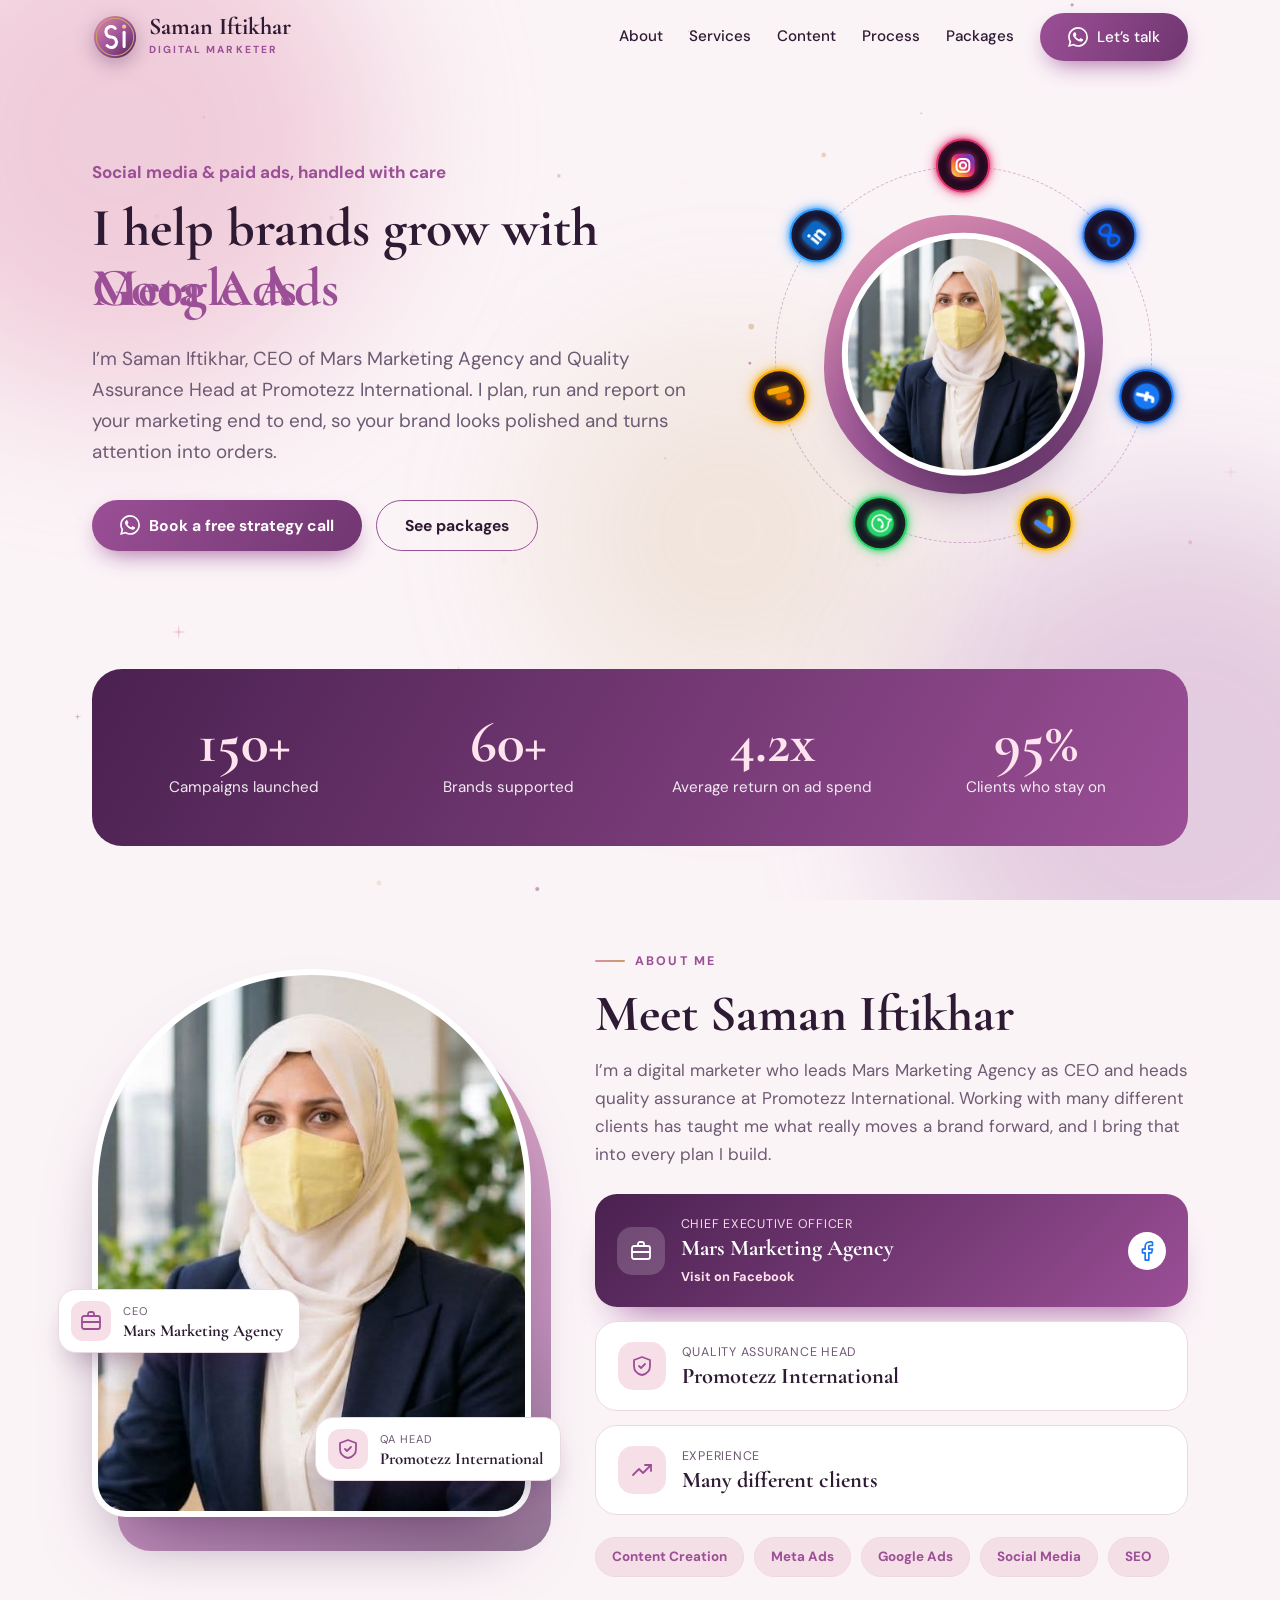
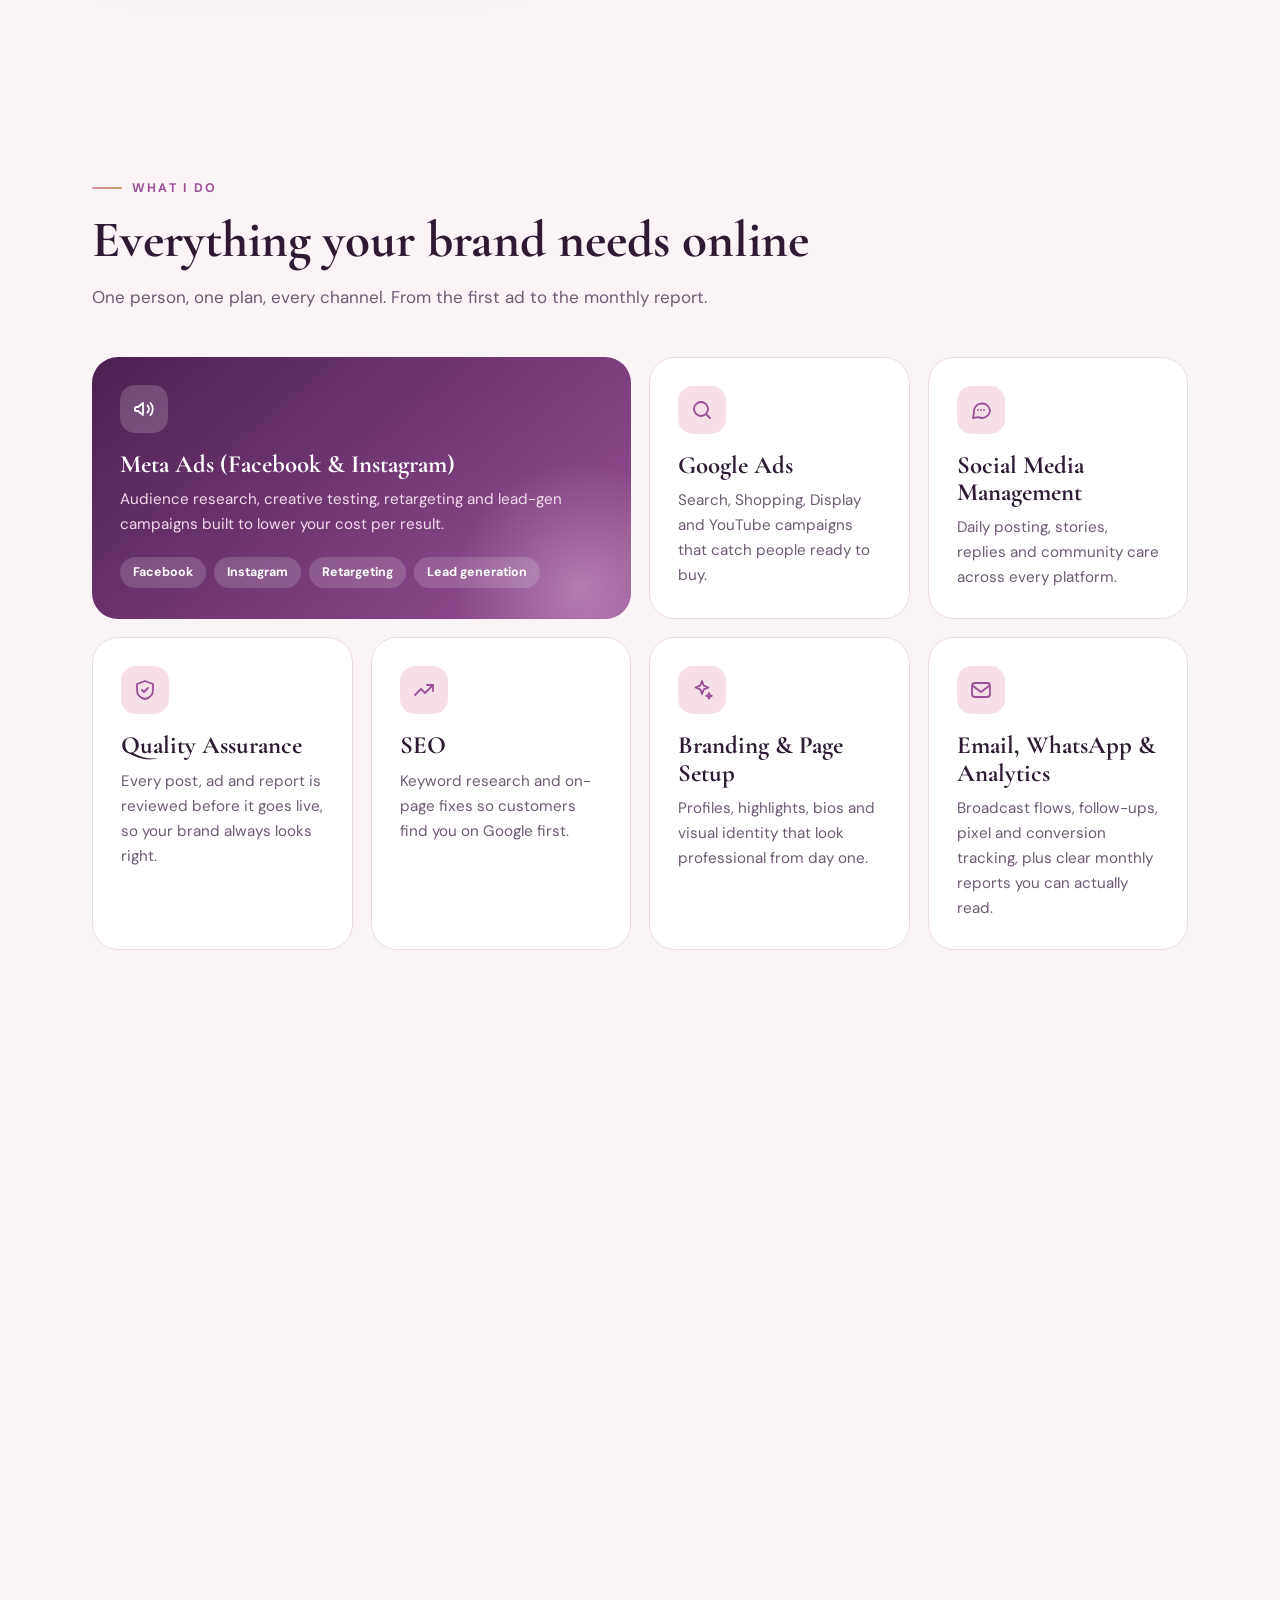
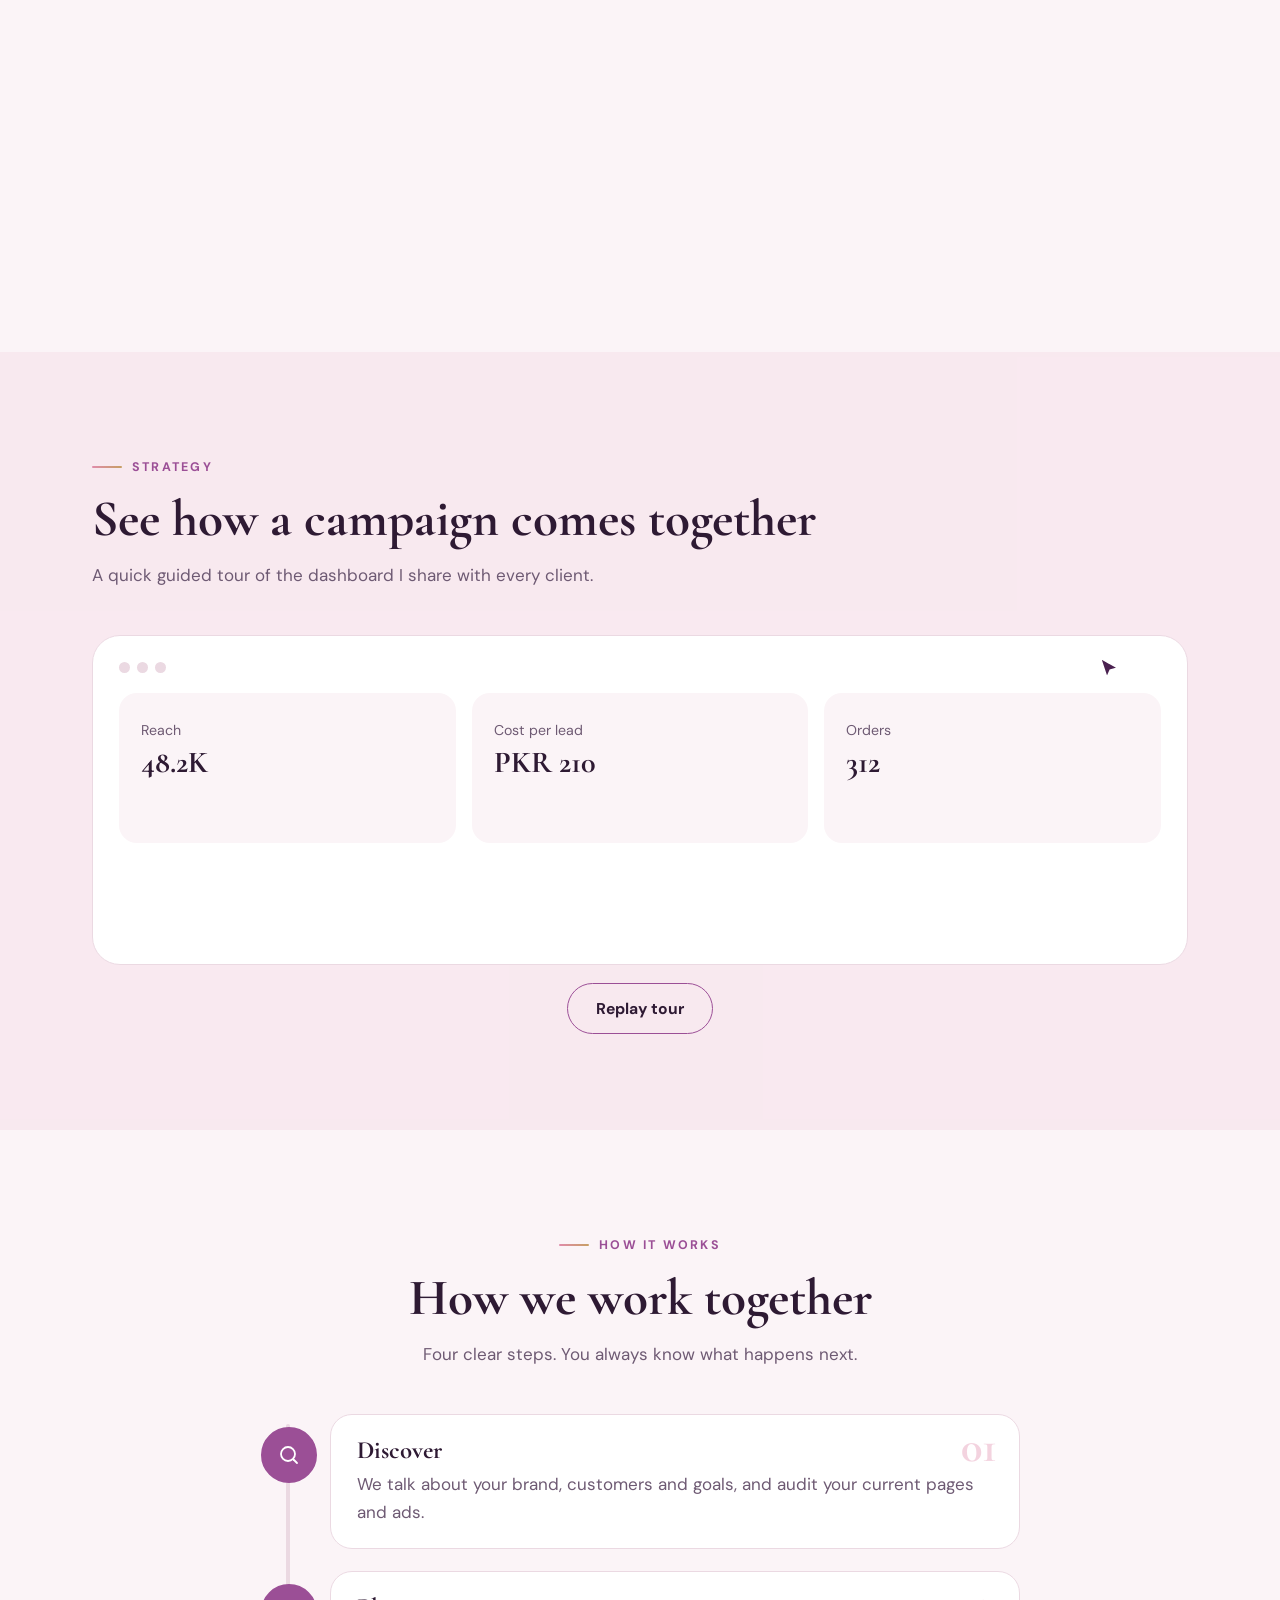
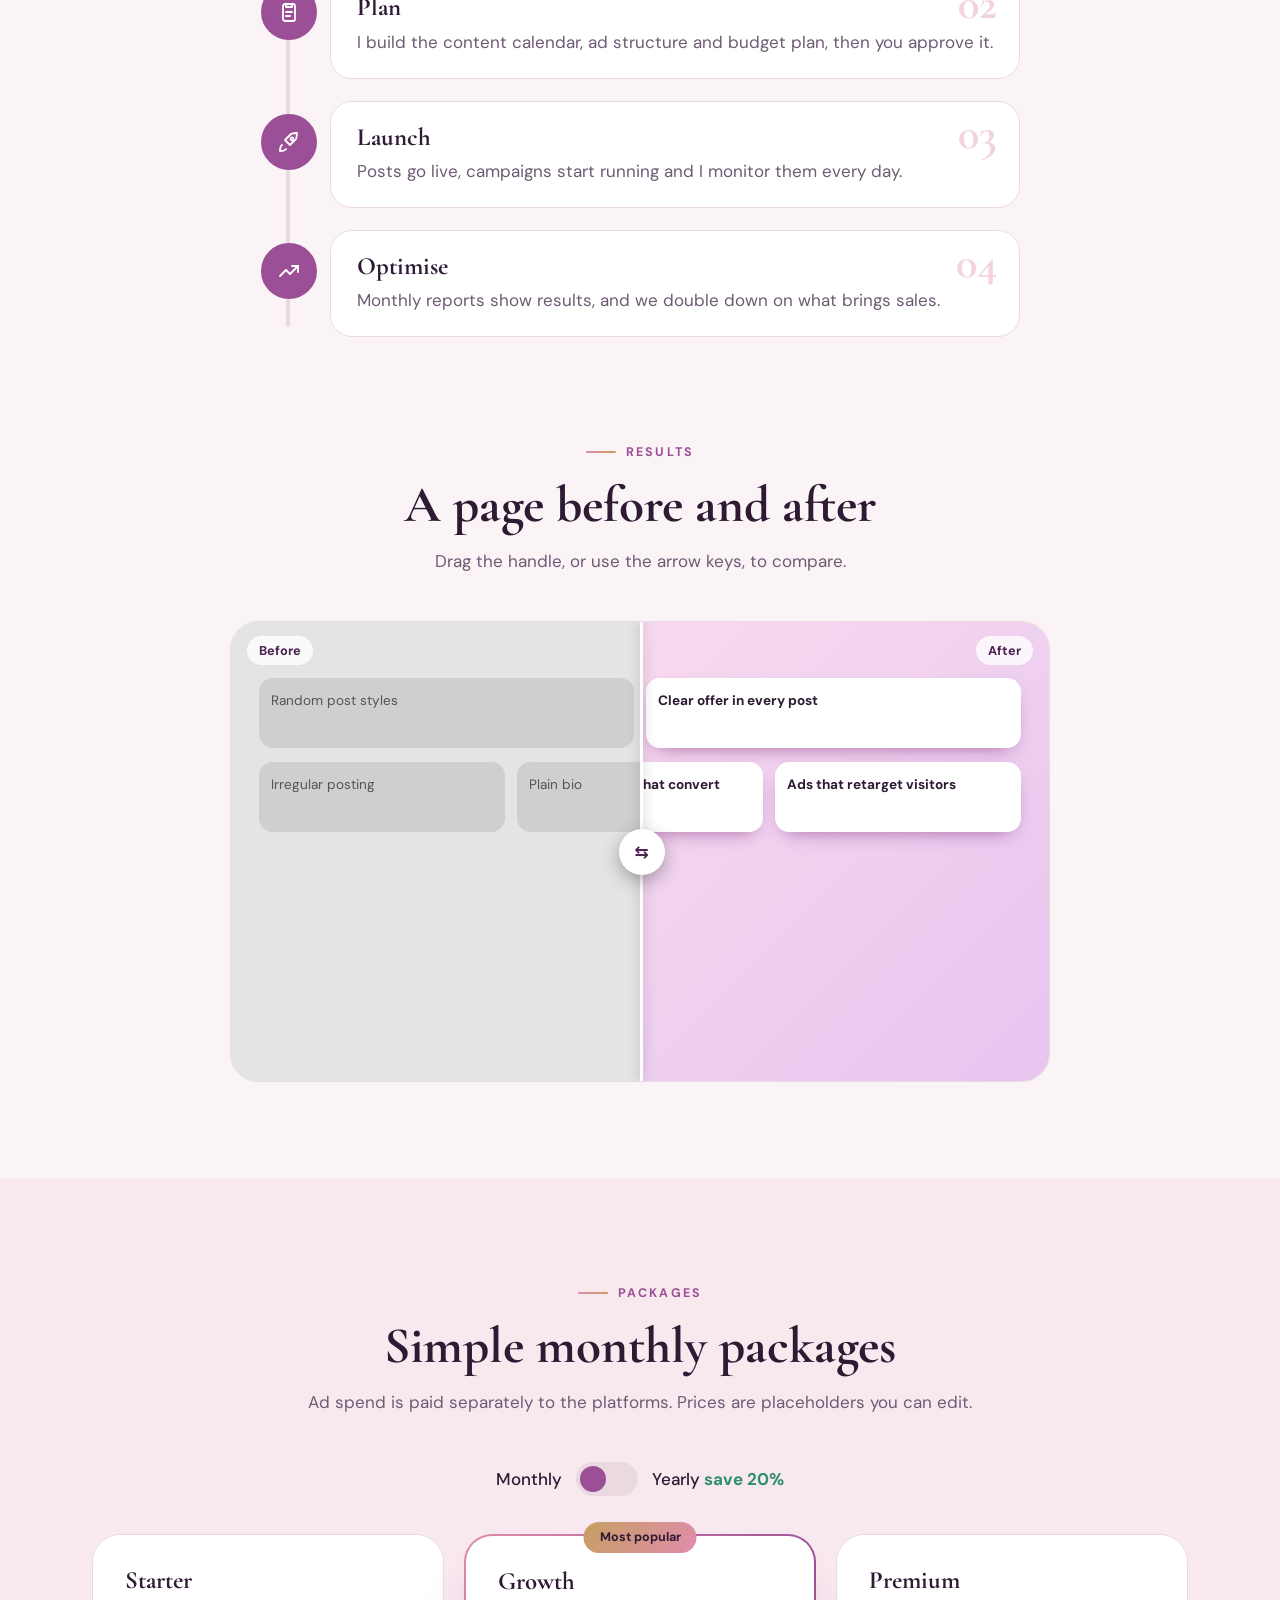
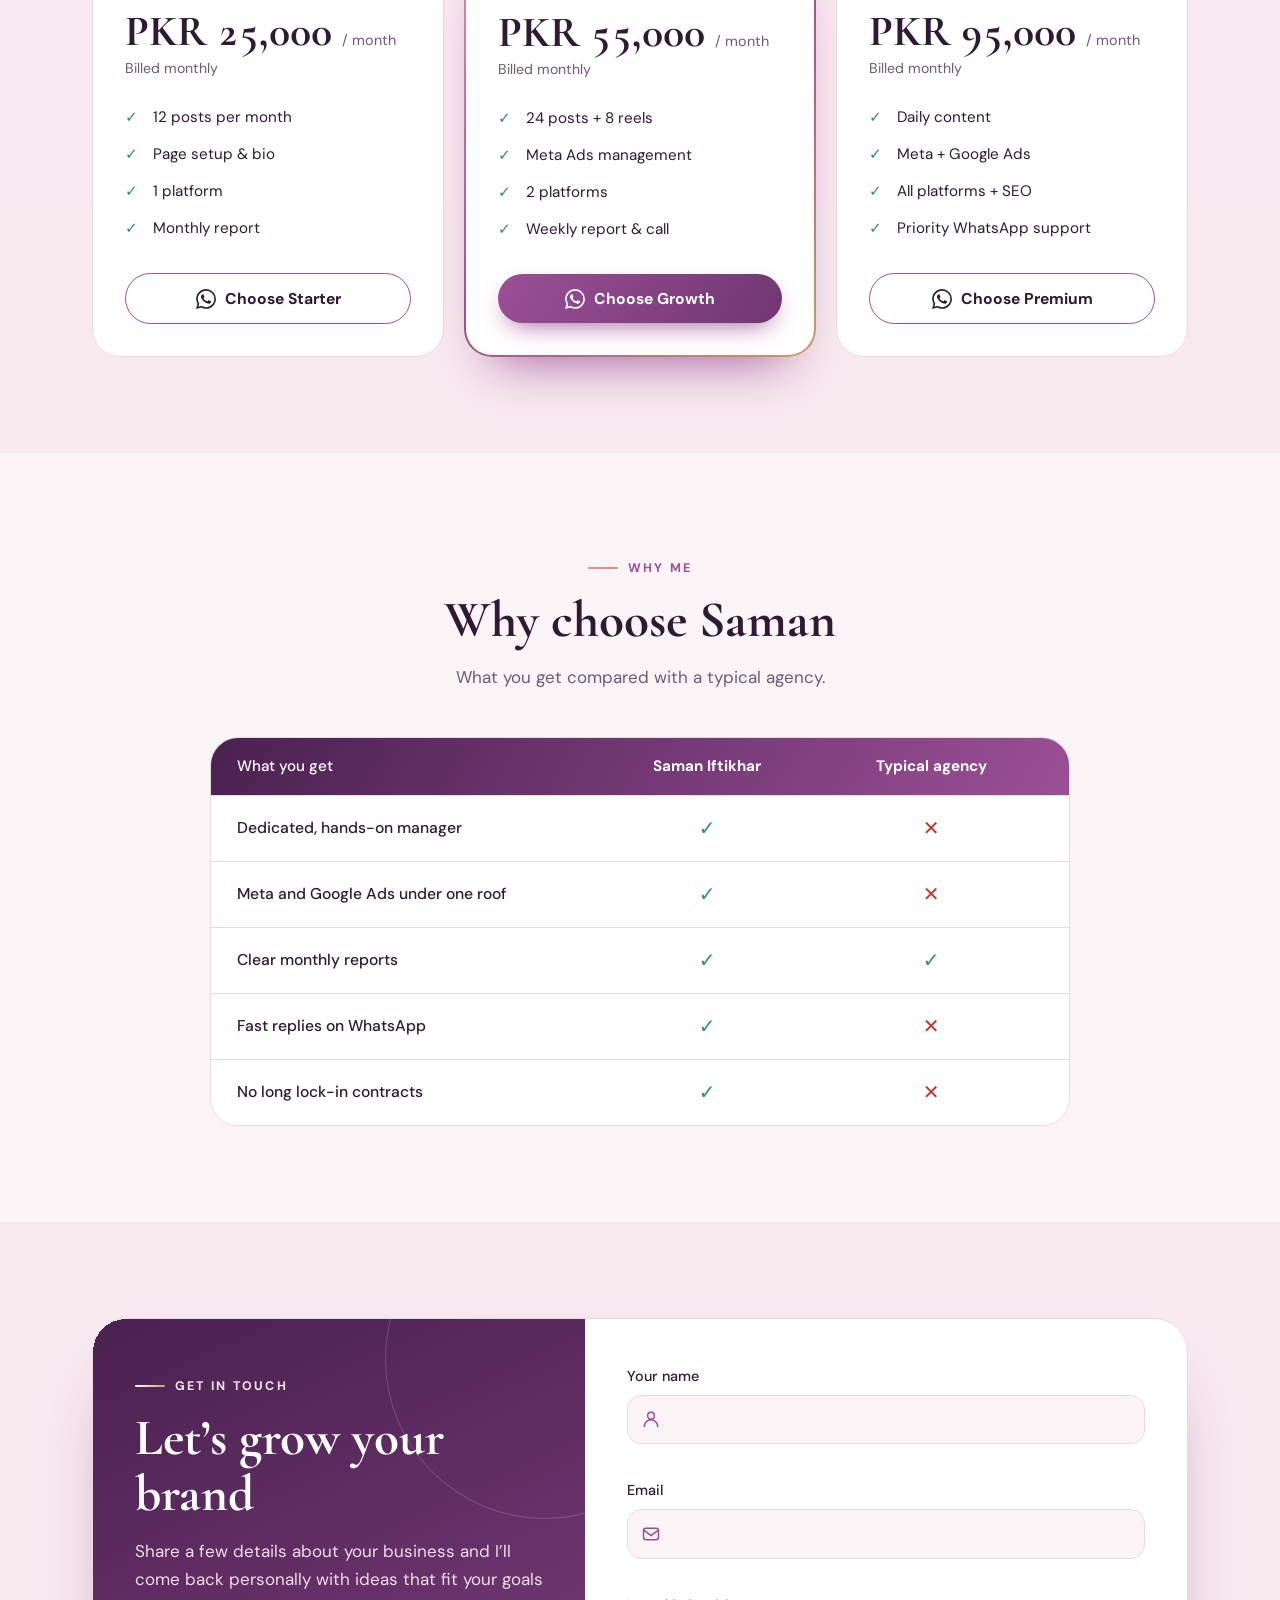
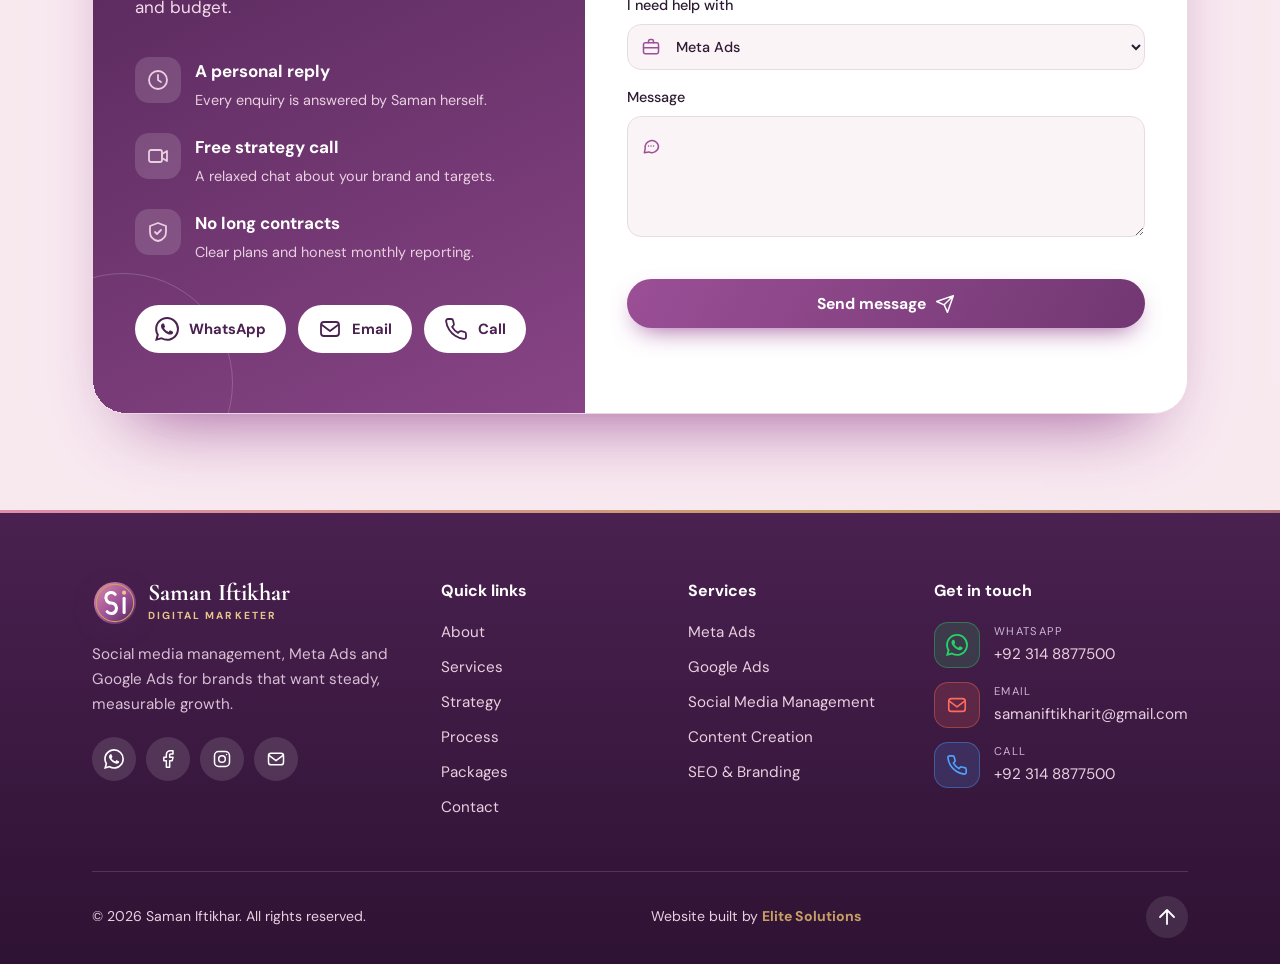
==== commit d3880bc9: "Update index.html" ====
--- a/index.html
+++ b/index.html
@@ -195,7 +195,7 @@
   <div class="f-col f-links"><h4>Services</h4><a href="#services">Meta Ads</a><a href="#services">Google Ads</a><a href="#services">Social Media Management</a><a href="#content">Content Creation</a><a href="#services">SEO &amp; Branding</a></div>
   <div class="f-col"><h4>Get in touch</h4><a class="fc fwa" href="#"><span class="fcb"><svg class="ico"><use href="#i-wa"/></svg></span><span><small>WhatsApp</small><span class="fpt"></span></span></a><a class="fc fem" href="#"><span class="fcb"><svg class="ico"><use href="#i-mail"/></svg></span><span><small>Email</small><span class="fet"></span></span></a><a class="fc fph" href="#"><span class="fcb"><svg class="ico"><use href="#i-phone"/></svg></span><span><small>Call</small><span class="fpt"></span></span></a></div>
  </div>
- <div class="f-bot"><p>© <span id="yr"></span> Saman Iftikhar. All rights reserved.</p><p>Website built by <a class="el" id="el" href="#">Elite Solutions</a></p><a class="up" href="#top" aria-label="Back to top"><svg class="ico"><use href="#i-up"/></svg></a></div>
+ <div class="f-bot"><p>© <span id="yr"></span> Saman Iftikhar. All rights reserved.</p><p>Website built by <a class="el" id="el" href="https://www.elitesols.com/">Elite Solutions</a></p><a class="up" href="#top" aria-label="Back to top"><svg class="ico"><use href="#i-up"/></svg></a></div>
 </div></footer>
 
 <script src="js/config.js"></script>
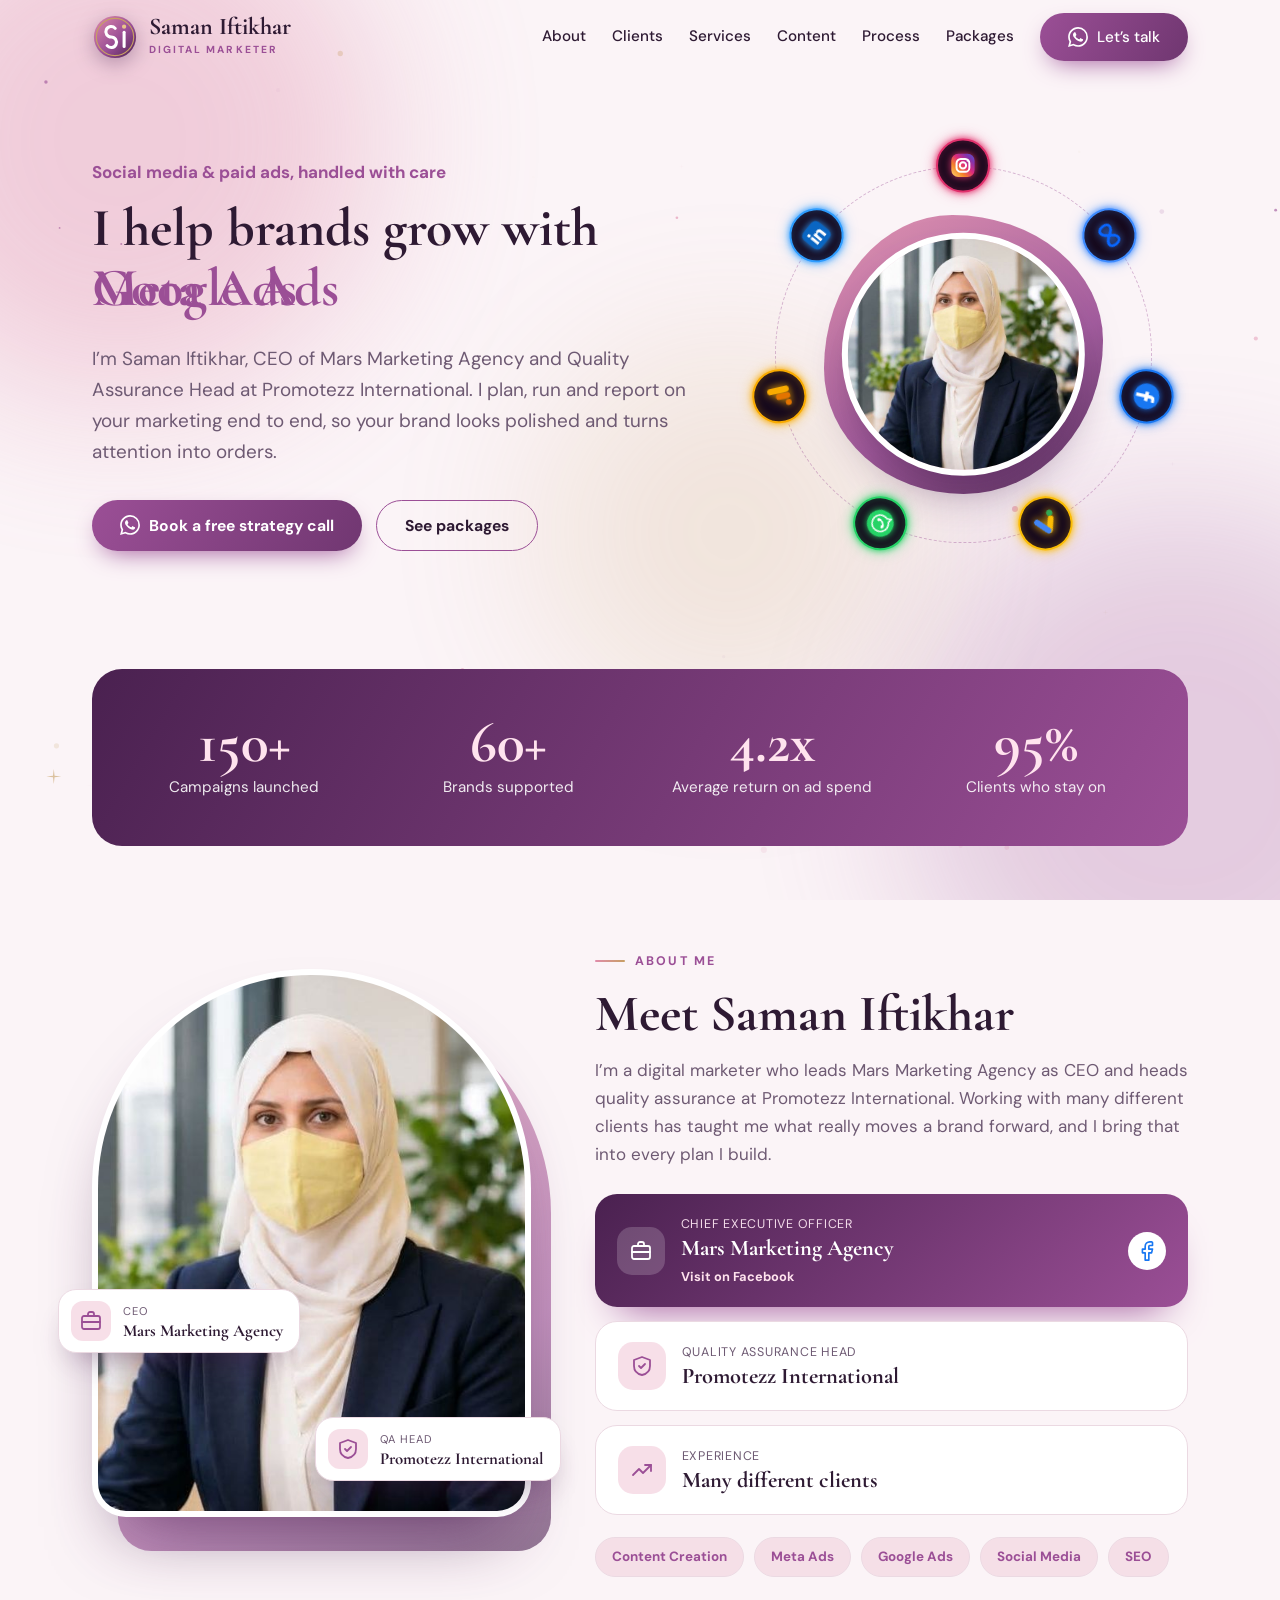
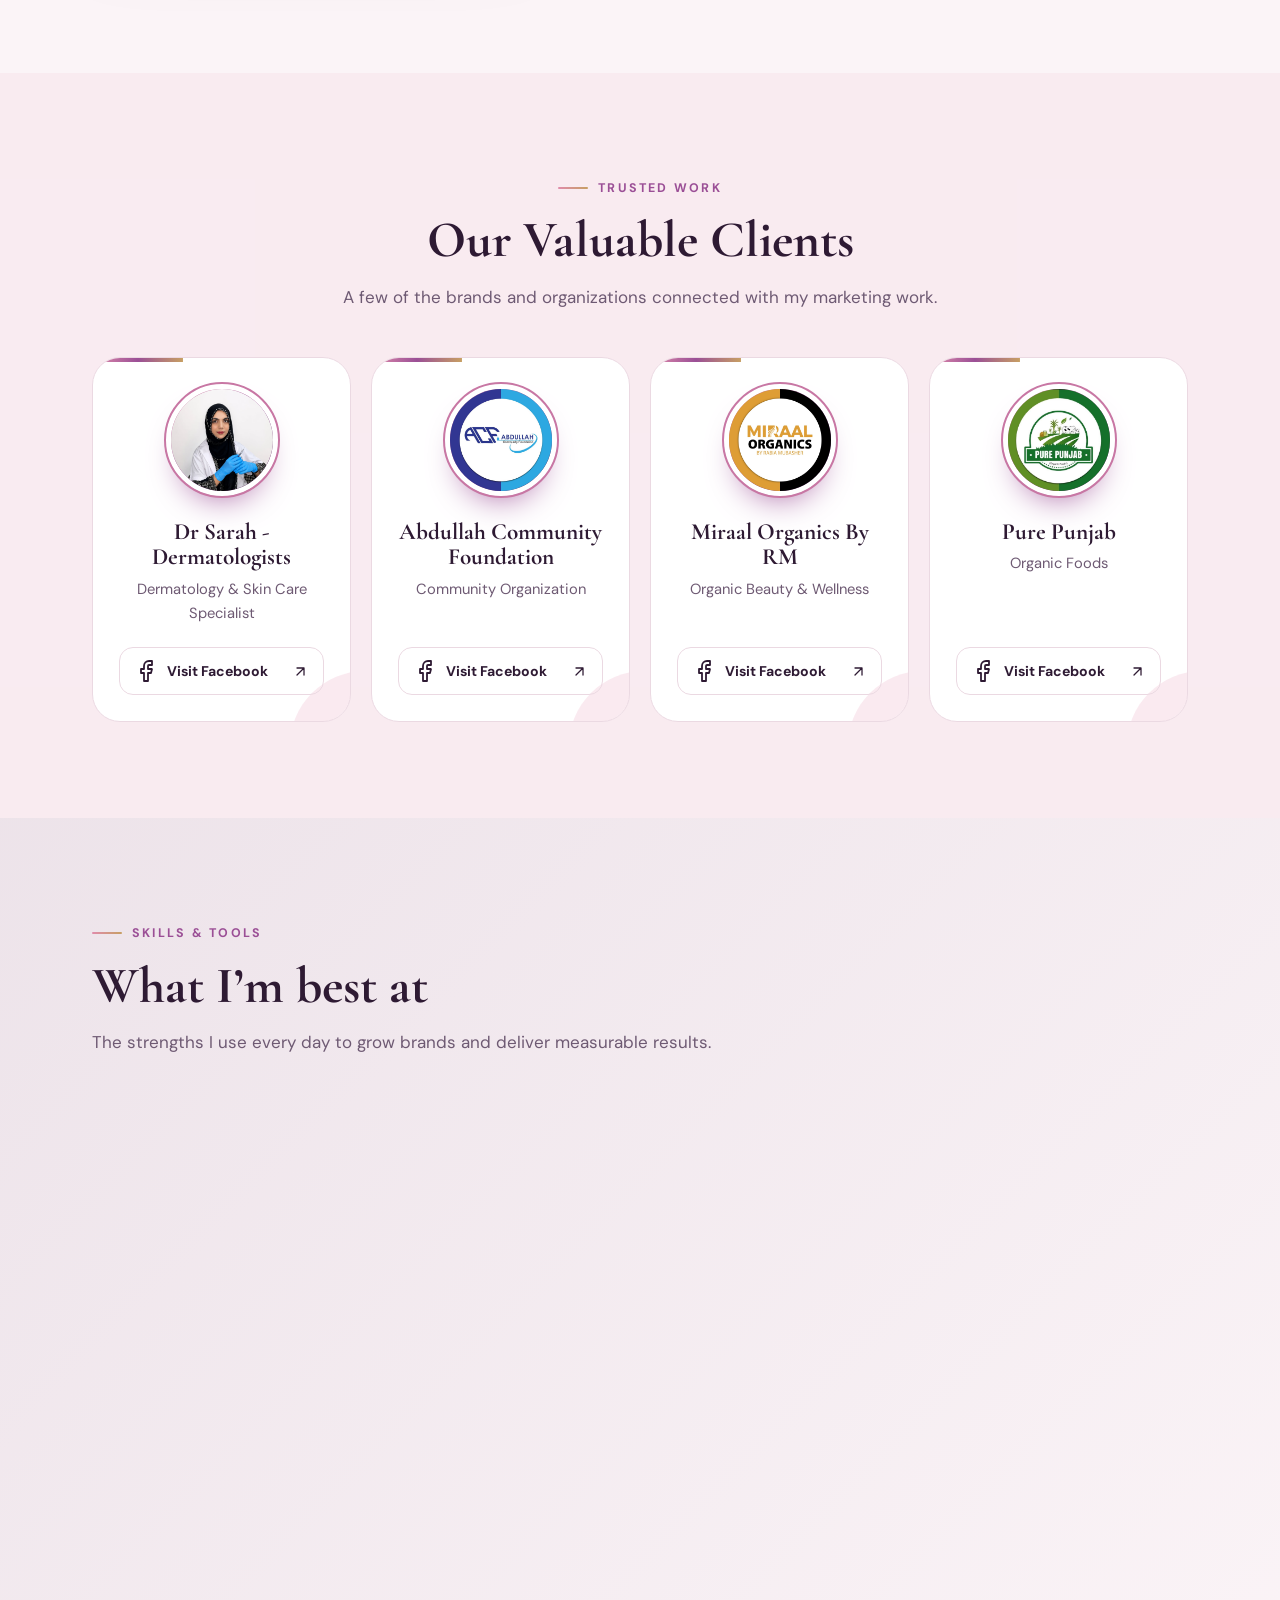
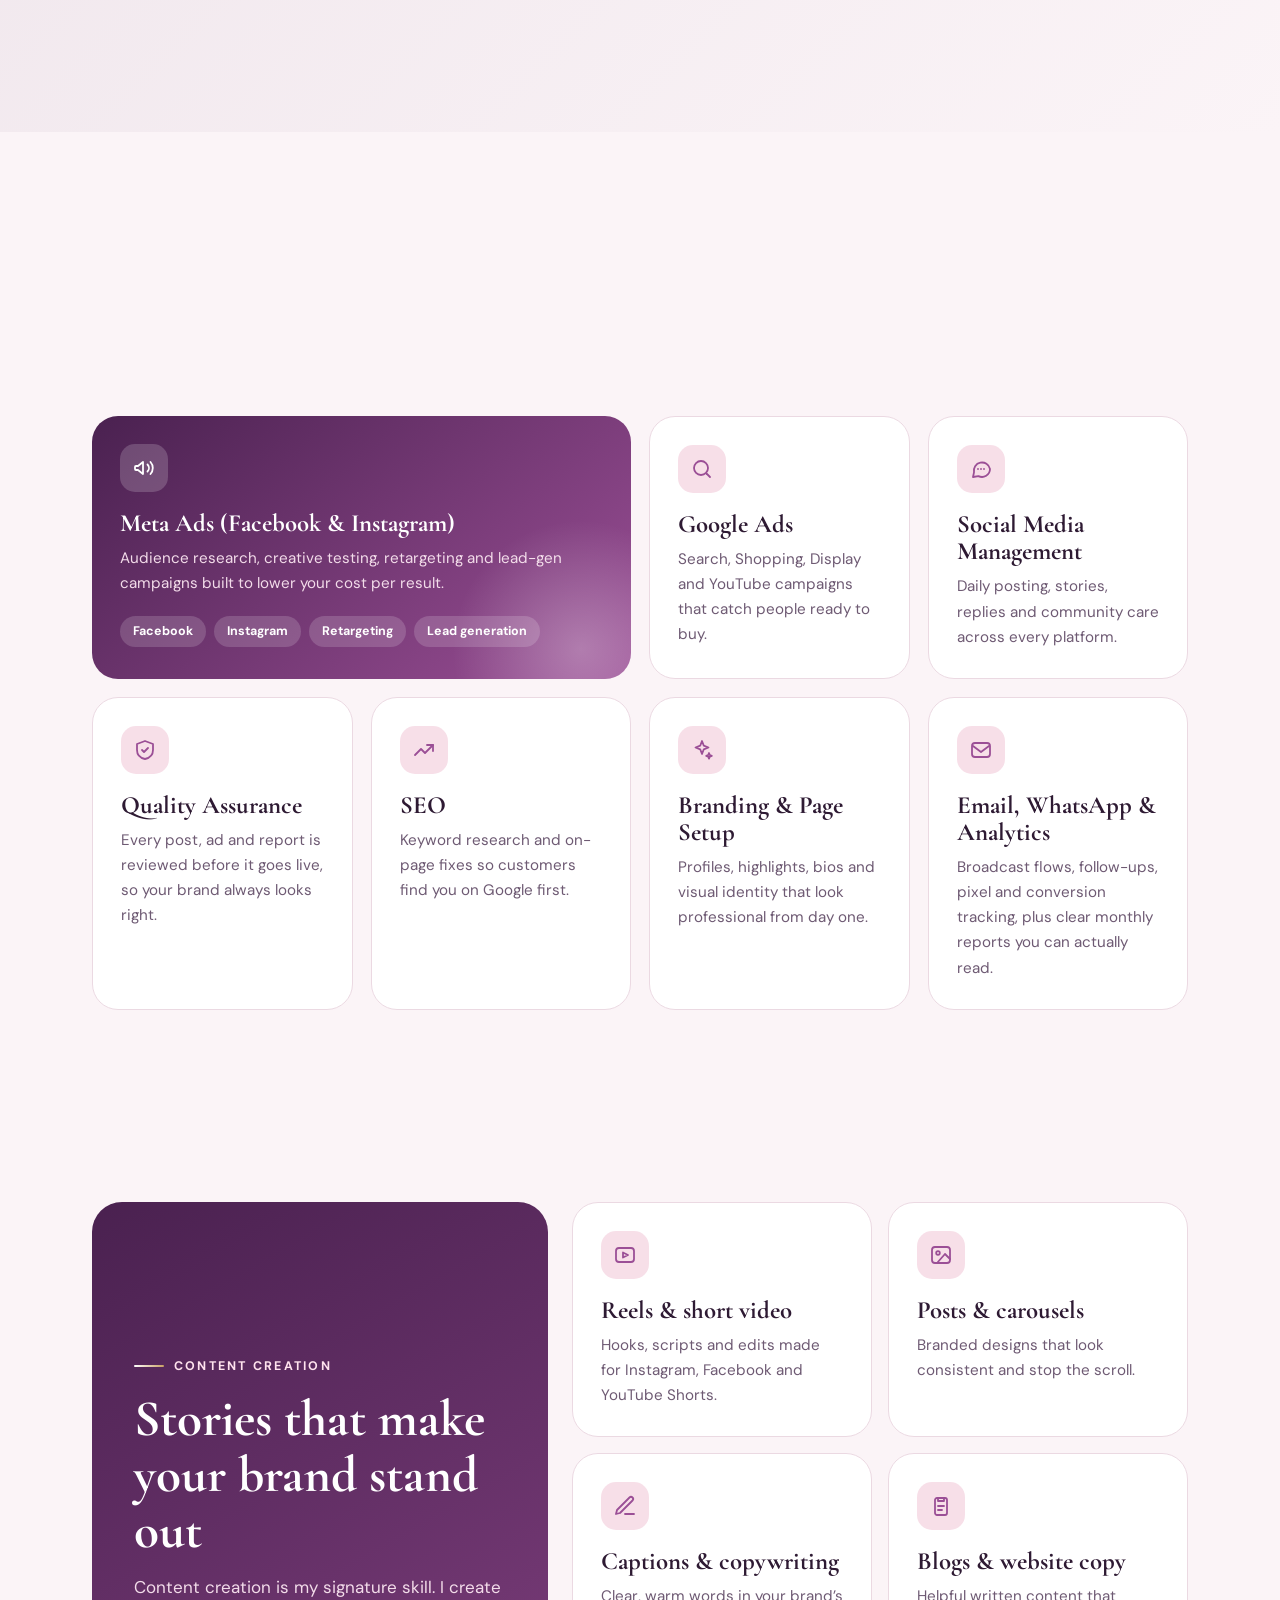
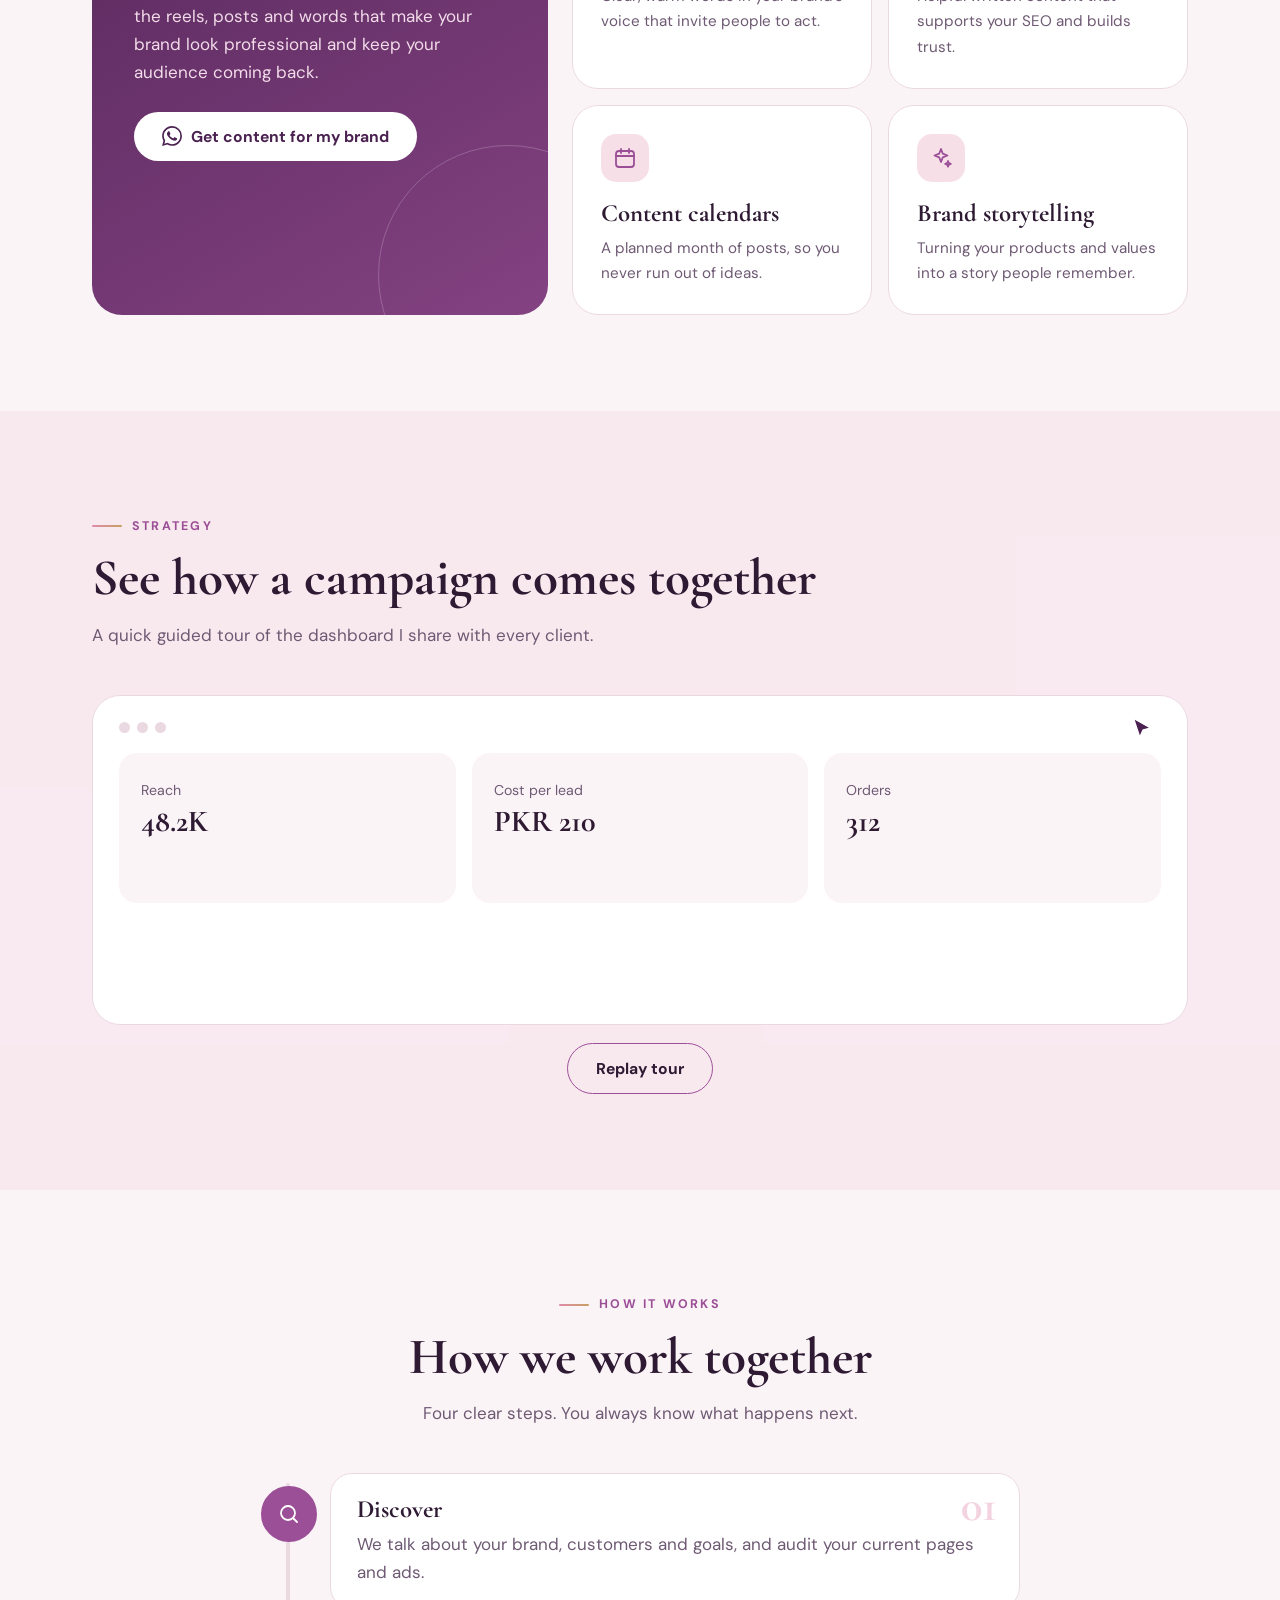
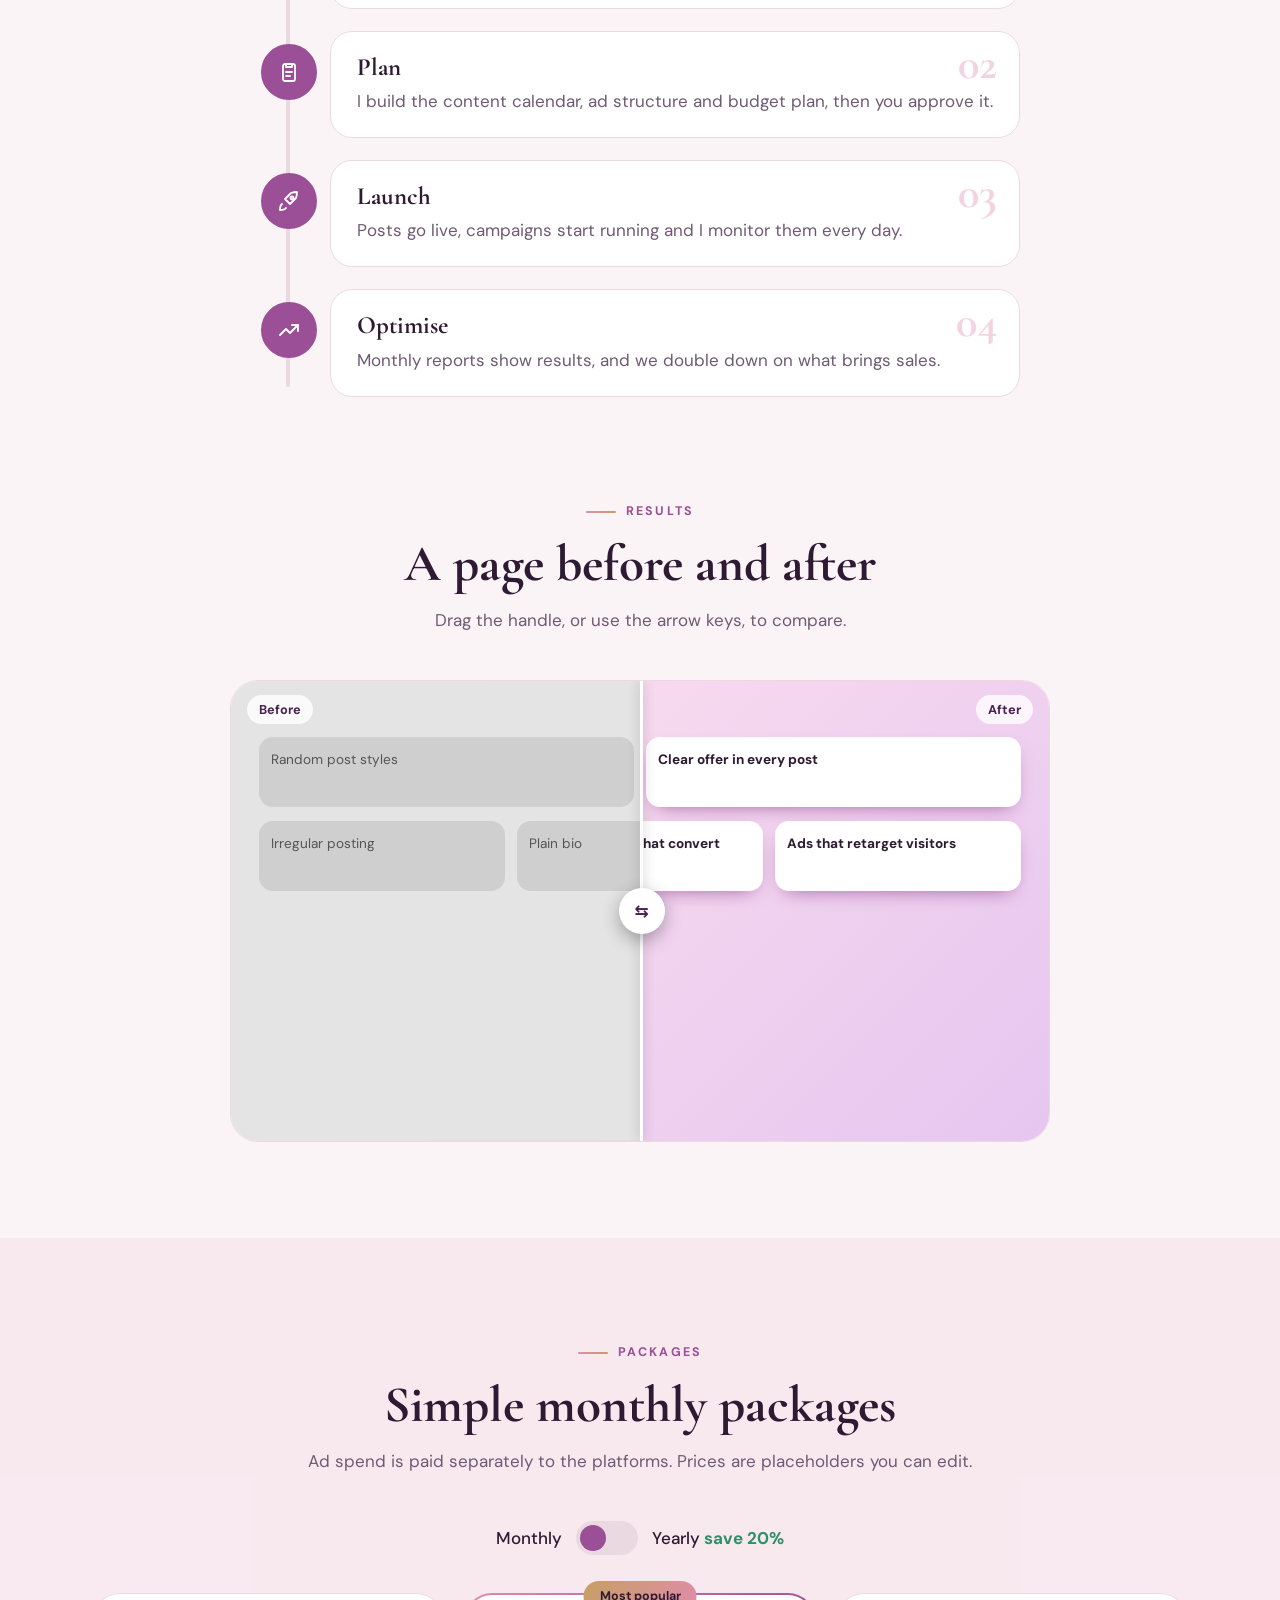
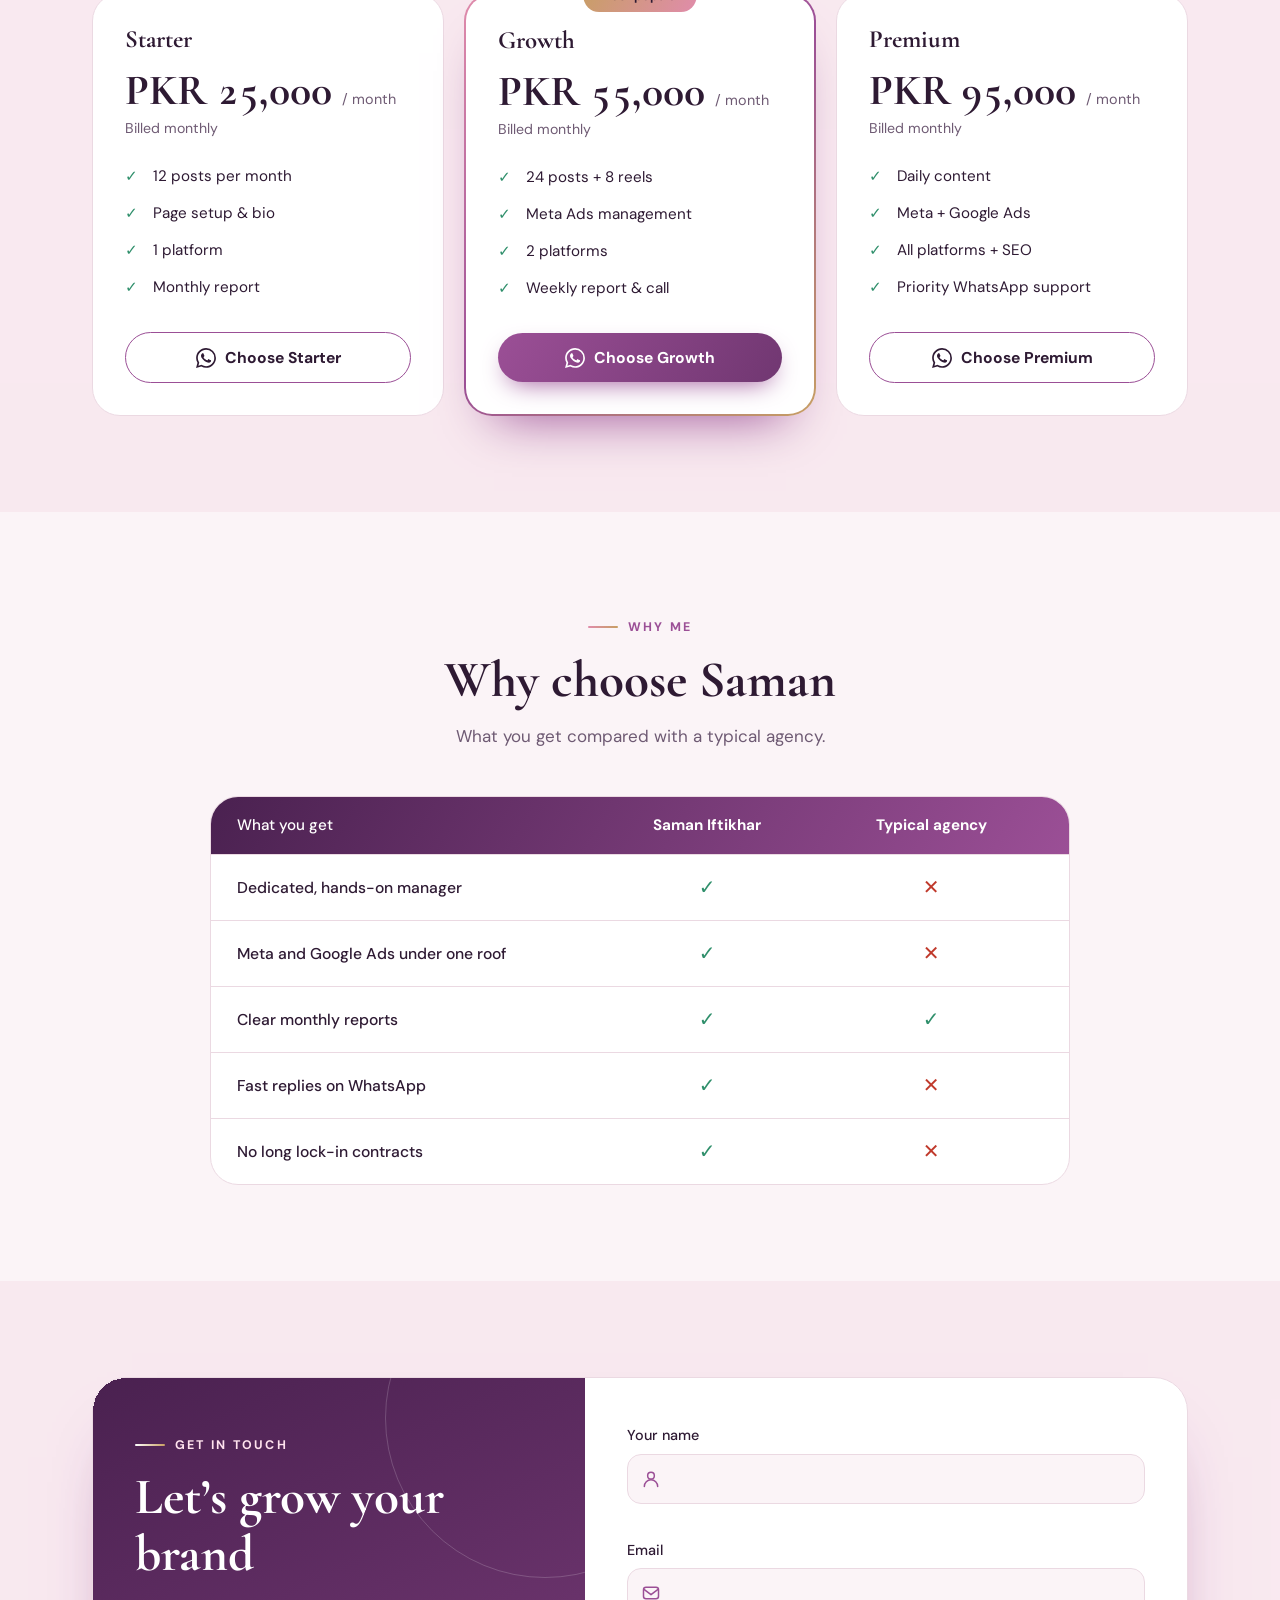
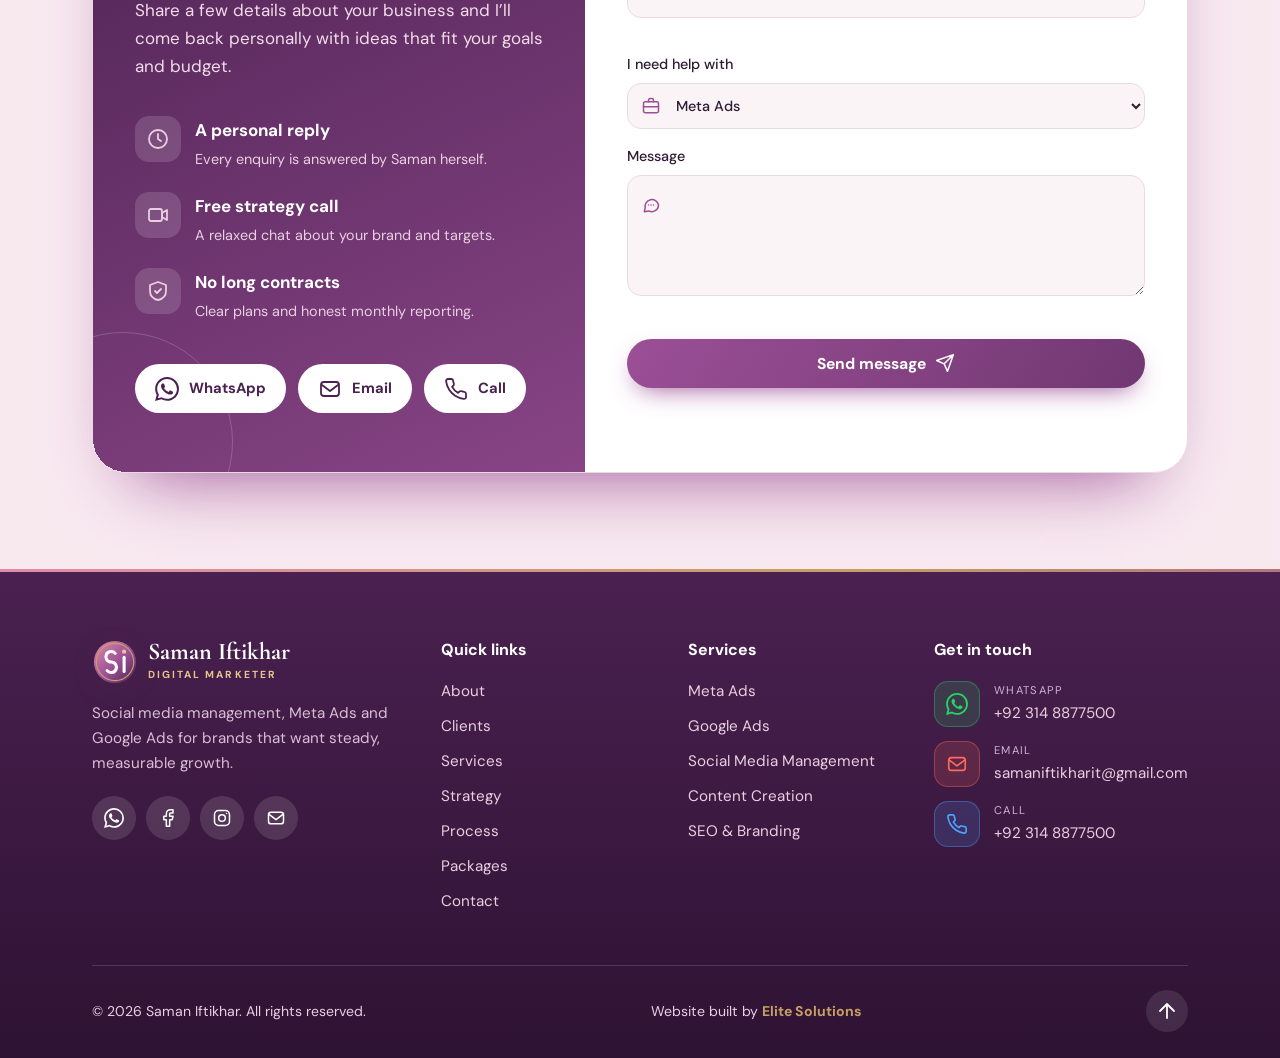
==== commit dd17691b: "Move portfolio files to repository root" ====
--- a/index.html
+++ b/index.html
@@ -51,7 +51,7 @@
   <svg width="46" height="46" viewBox="0 0 48 48" aria-hidden="true"><defs><linearGradient id="lg" x1="0" y1="0" x2="1" y2="1"><stop stop-color="#E08CAB"/><stop offset=".55" stop-color="#9B4F96"/><stop offset="1" stop-color="#4A2150"/></linearGradient></defs><circle cx="24" cy="24" r="22" fill="url(#lg)"/><circle cx="24" cy="24" r="19.5" fill="none" stroke="#C79F63" stroke-width="1.2"/><g transform="translate(-4 0)"><path d="M28.2 15A5.5 5.5 0 1 0 24 24A5.5 5.5 0 1 1 19.8 33" fill="none" stroke="#fff" stroke-width="3.2" stroke-linecap="round"/></g><path d="M33.5 19V34" stroke="#fff" stroke-width="3.2" stroke-linecap="round"/><circle cx="33.5" cy="13.2" r="2.2" fill="#E8C58A"/></svg>
   <span><b>Saman Iftikhar</b><small>Digital Marketer</small></span></a>
  <button id="mb" aria-expanded="false" aria-controls="lk" aria-label="Open menu"><span></span><span></span><span></span></button>
- <div class="links" id="lk"><a href="#about">About</a><a href="#services">Services</a><a href="#content">Content</a><a href="#process">Process</a><a href="#pricing">Packages</a><a href="#contact" class="btn">Let’s talk</a><div class="soc"><a class="fwa" href="#" aria-label="WhatsApp"><svg class="ico"><use href="#i-wa"/></svg></a><a data-soc="facebook" href="#" aria-label="Facebook"><svg class="ico"><use href="#i-fb"/></svg></a><a data-soc="instagram" href="#" aria-label="Instagram"><svg class="ico"><use href="#i-ig"/></svg></a><a class="fem" href="#" aria-label="Email"><svg class="ico"><use href="#i-mail"/></svg></a></div></div>
+ <div class="links" id="lk"><a href="#about">About</a><a href="#clients">Clients</a><a href="#services">Services</a><a href="#content">Content</a><a href="#process">Process</a><a href="#pricing">Packages</a><a href="#contact" class="btn">Let’s talk</a><div class="soc"><a class="fwa" href="#" aria-label="WhatsApp"><svg class="ico"><use href="#i-wa"/></svg></a><a data-soc="facebook" href="#" aria-label="Facebook"><svg class="ico"><use href="#i-fb"/></svg></a><a data-soc="instagram" href="#" aria-label="Instagram"><svg class="ico"><use href="#i-ig"/></svg></a><a class="fem" href="#" aria-label="Email"><svg class="ico"><use href="#i-mail"/></svg></a></div></div>
 </nav></div><div id="ov"></div></header>
 
 <main id="top">
@@ -99,6 +99,55 @@
   </div>
   <div class="tags rv"><span>Content Creation</span><span>Meta Ads</span><span>Google Ads</span><span>Social Media</span><span>SEO</span></div>
  </div></div></section>
+
+ <section id="clients" class="clients" style="background:color-mix(in srgb,var(--rose) 9%,transparent)">
+  <div class="wrap">
+   <div class="head rv" style="text-align:center"><span class="eb">Trusted work</span><h2>Our Valuable Clients</h2><p class="sub" style="margin-inline:auto">A few of the brands and organizations connected with my marketing work.</p></div>
+   <div class="client-grid" id="clientGrid"></div>
+  </div>
+ </section>
+
+ <section class="core-skills">
+  <div class="wrap">
+   <div class="head rv"><span class="eb">Skills &amp; Tools</span><h2>What I’m best at</h2><p class="sub">The strengths I use every day to grow brands and deliver measurable results.</p></div>
+   <div class="skills-layout">
+    <div class="skills-card rv">
+     <div class="skills-card-title"><span>Core skills</span><small>Self-rated</small></div>
+     <div class="skill-row">
+      <div class="skill-name"><b>Social media strategy</b><span class="skill-tag">Expert</span><strong>95%</strong></div>
+      <div class="skill-track"><span style="--level:95%"></span></div>
+     </div>
+     <div class="skill-row">
+      <div class="skill-name"><b>Content &amp; copywriting</b><span class="skill-tag">Expert</span><strong>94%</strong></div>
+      <div class="skill-track"><span style="--level:94%"></span></div>
+     </div>
+     <div class="skill-row">
+      <div class="skill-name"><b>Paid ads (Meta &amp; Google)</b><span class="skill-tag">Expert</span><strong>93%</strong></div>
+      <div class="skill-track"><span style="--level:93%"></span></div>
+     </div>
+     <div class="skill-row">
+      <div class="skill-name"><b>Analytics &amp; reporting</b><span class="skill-tag">Expert</span><strong>92%</strong></div>
+      <div class="skill-track"><span style="--level:92%"></span></div>
+     </div>
+     <div class="skill-row">
+      <div class="skill-name"><b>SEO &amp; search strategy</b><span class="skill-tag">Expert</span><strong>91%</strong></div>
+      <div class="skill-track"><span style="--level:91%"></span></div>
+     </div>
+     <div class="skill-row">
+      <div class="skill-name"><b>Email marketing</b><span class="skill-tag">Expert</span><strong>90%</strong></div>
+      <div class="skill-track"><span style="--level:90%"></span></div>
+     </div>
+    </div>
+    <div class="tools-card rv" style="--d:1">
+     <div class="tools-card-title"><span>Tools I work in</span><small>13+ tools</small></div>
+     <div class="tool-group"><b><i></i>Social &amp; ads</b><div class="tool-pills"><span>Meta Business Suite</span><span>Meta Ads Manager</span><span>Google Ads</span><span>Buffer</span></div></div>
+     <div class="tool-group"><b><i></i>Search &amp; analytics</b><div class="tool-pills"><span>Google Analytics 4</span><span>Search Console</span><span>SEMrush</span></div></div>
+     <div class="tool-group"><b><i></i>Content &amp; design</b><div class="tool-pills"><span>Canva</span><span>CapCut</span><span>ChatGPT &amp; Claude</span></div></div>
+     <div class="tool-group"><b><i></i>Email &amp; workflow</b><div class="tool-pills"><span>Mailchimp</span><span>WhatsApp Business</span><span>Notion</span></div></div>
+    </div>
+   </div>
+  </div>
+ </section>
 
 <section id="services"><div class="wrap">
  <div class="head rv"><span class="eb">What I do</span><h2>Everything your brand needs online</h2><p class="sub">One person, one plan, every channel. From the first ad to the monthly report.</p></div>
@@ -191,7 +240,7 @@
   <div class="f-col f-brand"><a class="logo" href="#top" aria-label="Saman Iftikhar, back to top"><svg width="46" height="46" viewBox="0 0 48 48" aria-hidden="true"><circle cx="24" cy="24" r="22" fill="url(#lg)"/><circle cx="24" cy="24" r="19.5" fill="none" stroke="#C79F63" stroke-width="1.2"/><g transform="translate(-4 0)"><path d="M28.2 15A5.5 5.5 0 1 0 24 24A5.5 5.5 0 1 1 19.8 33" fill="none" stroke="#fff" stroke-width="3.2" stroke-linecap="round"/></g><path d="M33.5 19V34" stroke="#fff" stroke-width="3.2" stroke-linecap="round"/><circle cx="33.5" cy="13.2" r="2.2" fill="#E8C58A"/></svg><span><b>Saman Iftikhar</b><small>Digital Marketer</small></span></a>
    <p>Social media management, Meta Ads and Google Ads for brands that want steady, measurable growth.</p>
    <div class="soc"><a class="fwa" href="#" aria-label="WhatsApp"><svg class="ico"><use href="#i-wa"/></svg></a><a data-soc="facebook" href="#" aria-label="Facebook"><svg class="ico"><use href="#i-fb"/></svg></a><a data-soc="instagram" href="#" aria-label="Instagram"><svg class="ico"><use href="#i-ig"/></svg></a><a class="fem" href="#" aria-label="Email"><svg class="ico"><use href="#i-mail"/></svg></a></div></div>
-  <div class="f-col f-links" role="navigation" aria-label="Footer"><h4>Quick links</h4><a href="#about">About</a><a href="#services">Services</a><a href="#tour">Strategy</a><a href="#process">Process</a><a href="#pricing">Packages</a><a href="#contact">Contact</a></div>
+  <div class="f-col f-links" role="navigation" aria-label="Footer"><h4>Quick links</h4><a href="#about">About</a><a href="#clients">Clients</a><a href="#services">Services</a><a href="#tour">Strategy</a><a href="#process">Process</a><a href="#pricing">Packages</a><a href="#contact">Contact</a></div>
   <div class="f-col f-links"><h4>Services</h4><a href="#services">Meta Ads</a><a href="#services">Google Ads</a><a href="#services">Social Media Management</a><a href="#content">Content Creation</a><a href="#services">SEO &amp; Branding</a></div>
   <div class="f-col"><h4>Get in touch</h4><a class="fc fwa" href="#"><span class="fcb"><svg class="ico"><use href="#i-wa"/></svg></span><span><small>WhatsApp</small><span class="fpt"></span></span></a><a class="fc fem" href="#"><span class="fcb"><svg class="ico"><use href="#i-mail"/></svg></span><span><small>Email</small><span class="fet"></span></span></a><a class="fc fph" href="#"><span class="fcb"><svg class="ico"><use href="#i-phone"/></svg></span><span><small>Call</small><span class="fpt"></span></span></a></div>
  </div>
--- a/css/style.css
+++ b/css/style.css
@@ -286,6 +286,42 @@
 .cc-l:hover::before{transform:scaleX(1)}
 .cc-l::after{transition:width .5s,height .5s,border-color .5s}.cc-l:hover::after{width:320px;height:320px;border-color:rgba(255,255,255,.45)}
 .cc-l .eb{color:#FFE3EE}.cc-l .eb::before{background:linear-gradient(90deg,#fff,var(--gold))}
+/* customer showcase */
+.client-grid{display:grid;grid-template-columns:repeat(4,1fr);gap:20px}
+.client-card{position:relative;display:flex;flex-direction:column;align-items:center;min-height:300px;padding:26px;background:var(--card);border:1px solid var(--line);border-radius:28px;overflow:hidden;text-align:center;transition:transform .35s,box-shadow .35s,border-color .35s}
+.client-card::before{content:"";position:absolute;left:0;top:0;right:0;height:4px;background:linear-gradient(90deg,var(--rose),var(--orchid),var(--gold));transform:scaleX(.35);transform-origin:left;transition:transform .45s}
+.client-card::after{content:"";position:absolute;width:150px;height:150px;right:-90px;bottom:-100px;border-radius:50%;background:color-mix(in srgb,var(--rose) 18%,transparent);transition:transform .45s}
+.client-card:hover{transform:translateY(-8px);box-shadow:0 28px 44px -28px var(--orchid);border-color:var(--rose)}
+.client-card:hover::before{transform:scaleX(1)}
+.client-card:hover::after{transform:scale(1.25)}
+.client-profile{width:112px;height:112px;border-radius:50%;display:grid;place-items:center;overflow:hidden;border:5px solid var(--card);outline:2px solid color-mix(in srgb,var(--rose) 65%,var(--orchid));font:700 2.8rem/1 var(--serif);color:#fff;background:linear-gradient(135deg,var(--rose),var(--orchid),var(--plum));box-shadow:0 18px 34px -18px var(--orchid)}
+.client-profile img{width:100%;height:100%;object-fit:cover}
+.client-info{margin:24px 0 22px}.client-info h3{font-size:1.45rem}.client-info p{margin-top:6px;color:var(--mute);font-size:.92rem}
+.client-link{position:relative;z-index:1;margin-top:auto;display:flex;align-items:center;gap:9px;width:100%;min-height:48px;padding:10px 14px;border:1.5px solid var(--line);border-radius:14px;text-decoration:none;font-size:.88rem;font-weight:700;color:var(--ink);transition:transform .3s,background .3s,border-color .3s,color .3s}
+.client-link:hover{transform:translateX(4px);border-color:var(--orchid);background:color-mix(in srgb,var(--rose) 12%,var(--card));color:var(--orchid)}
+.client-link.facebook:hover{border-color:#1877F2;background:#1877F2;color:#fff}
+.client-link.website:hover{border-color:var(--gold);background:var(--gold);color:var(--plum)}
+.client-link .client-arrow{width:17px;height:17px;margin-left:auto;transform:rotate(45deg)}
+.client-coming{cursor:default;opacity:.72}.client-coming:hover{transform:none;border-color:var(--line);background:var(--card);color:var(--ink)}
+.core-skills{background:linear-gradient(135deg,color-mix(in srgb,var(--plum) 8%,var(--bg)),var(--bg))}
+.skills-layout{display:grid;grid-template-columns:minmax(0,1.45fr) minmax(280px,.75fr);gap:20px;align-items:stretch}
+.skills-card,.tools-card{background:var(--card);border:1px solid var(--line);border-radius:28px;padding:28px;box-shadow:0 24px 50px -38px var(--plum)}
+.skills-card-title,.tools-card-title{display:flex;align-items:center;justify-content:space-between;margin-bottom:20px;padding-bottom:14px;border-bottom:1px solid var(--line)}
+.skills-card-title span,.tools-card-title span{font:700 1.45rem var(--serif);color:var(--ink)}
+.skills-card-title small,.tools-card-title small{color:var(--orchid);font-size:.68rem;font-weight:700;letter-spacing:.12em;text-transform:uppercase}
+.skill-row{margin-bottom:19px}.skill-row:last-child{margin-bottom:4px}
+.skill-name{display:grid;grid-template-columns:minmax(0,1fr) auto 48px;align-items:center;gap:10px;margin-bottom:9px}
+.skill-name b{font-size:.92rem}.skill-name strong{color:var(--orchid);font:700 1.05rem var(--serif);text-align:right}
+.skill-tag{border:1px solid color-mix(in srgb,var(--rose) 45%,var(--line));background:color-mix(in srgb,var(--rose) 12%,transparent);color:var(--orchid);border-radius:99px;padding:3px 8px;font-size:.62rem;font-weight:700;text-transform:uppercase;letter-spacing:.08em}
+.skill-track{height:8px;border-radius:99px;background:color-mix(in srgb,var(--line) 70%,var(--bg));overflow:visible;position:relative}
+.skill-track span{display:block;width:0;height:100%;border-radius:99px;background:linear-gradient(90deg,var(--rose),var(--orchid),var(--gold));position:relative;transition:width 1.2s cubic-bezier(.2,.7,.2,1)}
+.skill-track span::after{content:"";position:absolute;right:-6px;top:50%;width:14px;height:14px;border-radius:50%;background:var(--card);border:3px solid var(--orchid);transform:translateY(-50%);box-shadow:0 0 0 5px color-mix(in srgb,var(--orchid) 10%,transparent)}
+.skills-card.in .skill-track span{width:var(--level)}
+.tool-group{margin-bottom:18px}.tool-group>b{display:flex;align-items:center;gap:8px;color:var(--mute);font-size:.68rem;text-transform:uppercase;letter-spacing:.12em;margin-bottom:9px}
+.tool-group>b i{width:6px;height:6px;border-radius:50%;background:var(--rose);box-shadow:0 0 10px color-mix(in srgb,var(--rose) 70%,transparent)}
+.tool-pills{display:flex;flex-wrap:wrap;gap:7px}.tool-pills span{padding:7px 10px;border-radius:9px;border:1px solid var(--line);background:var(--bg);font-size:.78rem;font-weight:700;color:var(--ink)}
+@media(max-width:900px){.client-grid{grid-template-columns:1fr 1fr}.client-card{min-height:290px}.skills-layout{grid-template-columns:1fr}}
+@media(max-width:560px){.client-grid{grid-template-columns:1fr}.client-card{min-height:270px;padding:22px}.skills-card,.tools-card{padding:22px 18px}.skill-name{grid-template-columns:minmax(0,1fr) 42px}.skill-tag{display:none}}
 /* bigger touch targets */
 #sw::before{content:"";position:absolute;inset:-8px -6px}
 @media(max-width:900px){.f-col a:not(.logo){padding:10px 0}.soc a{width:46px;height:46px}.links>a:not(.btn){min-height:48px;display:flex;align-items:center}}
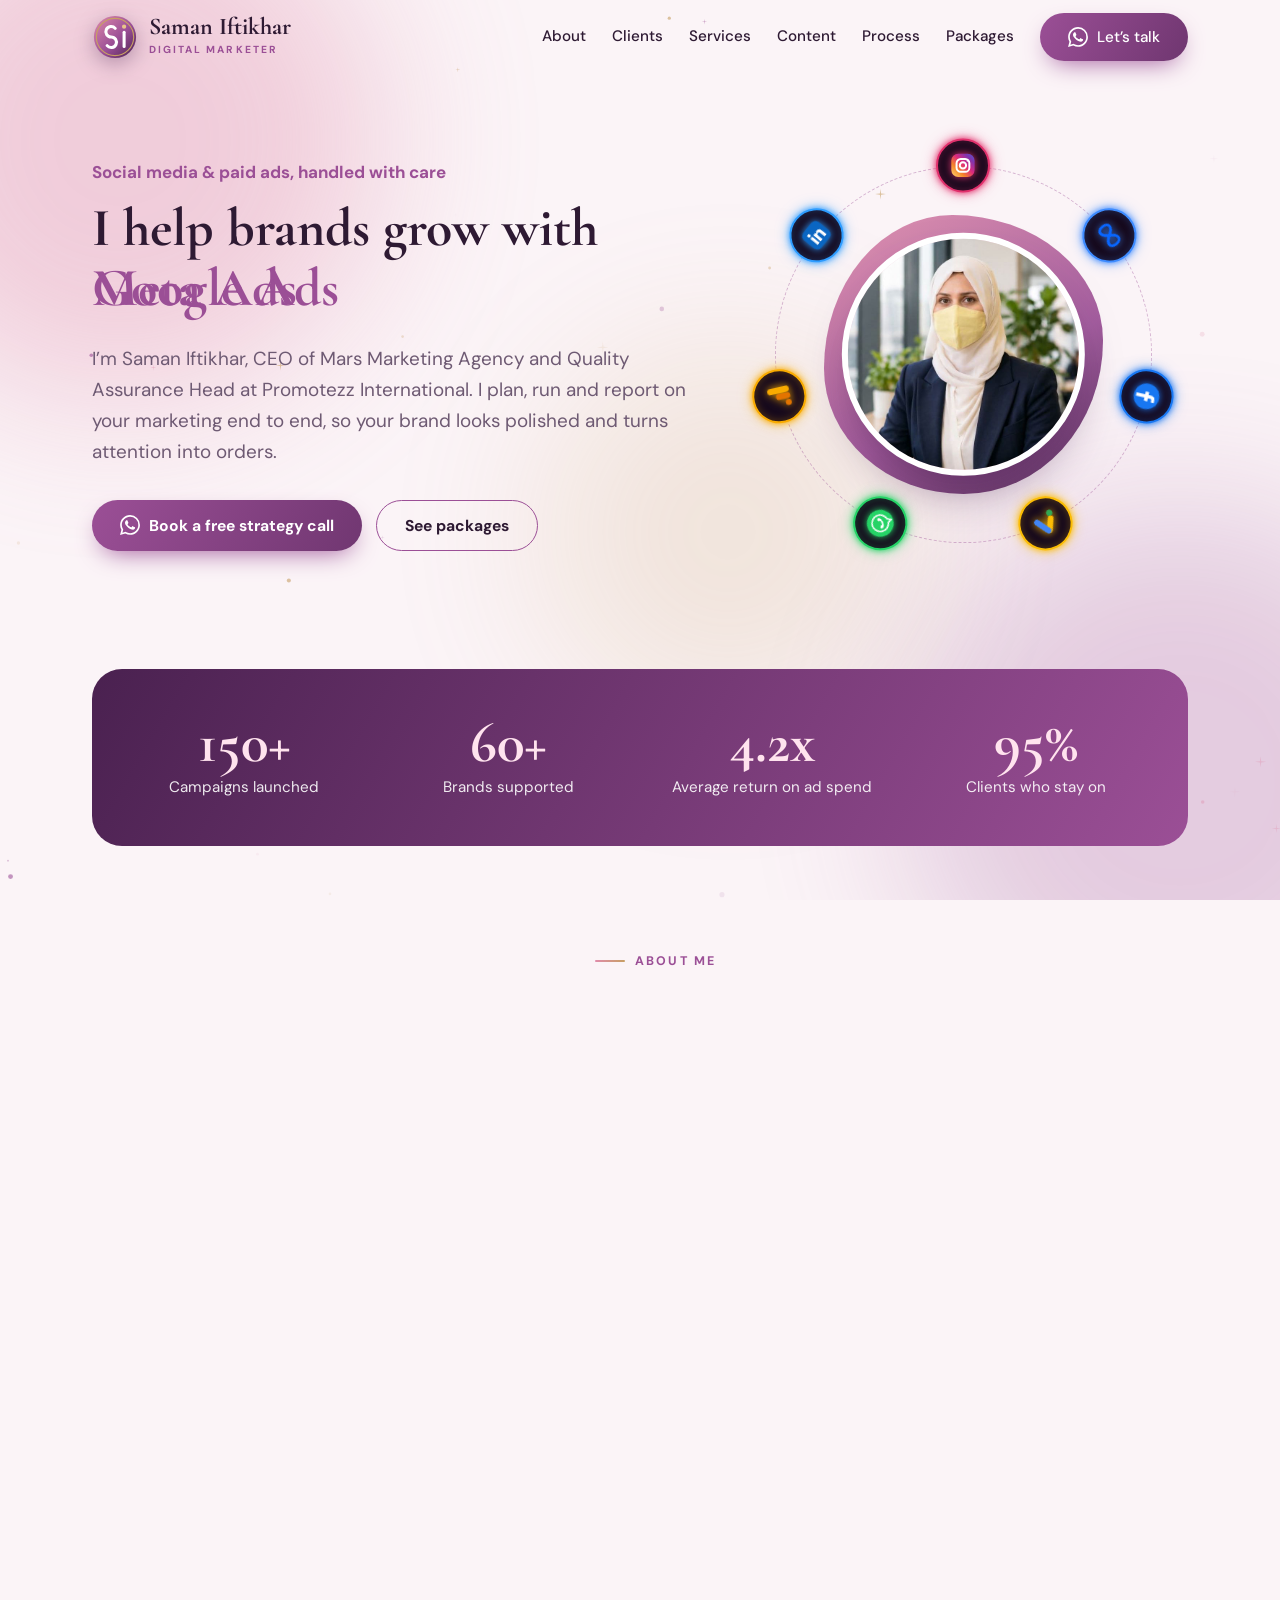
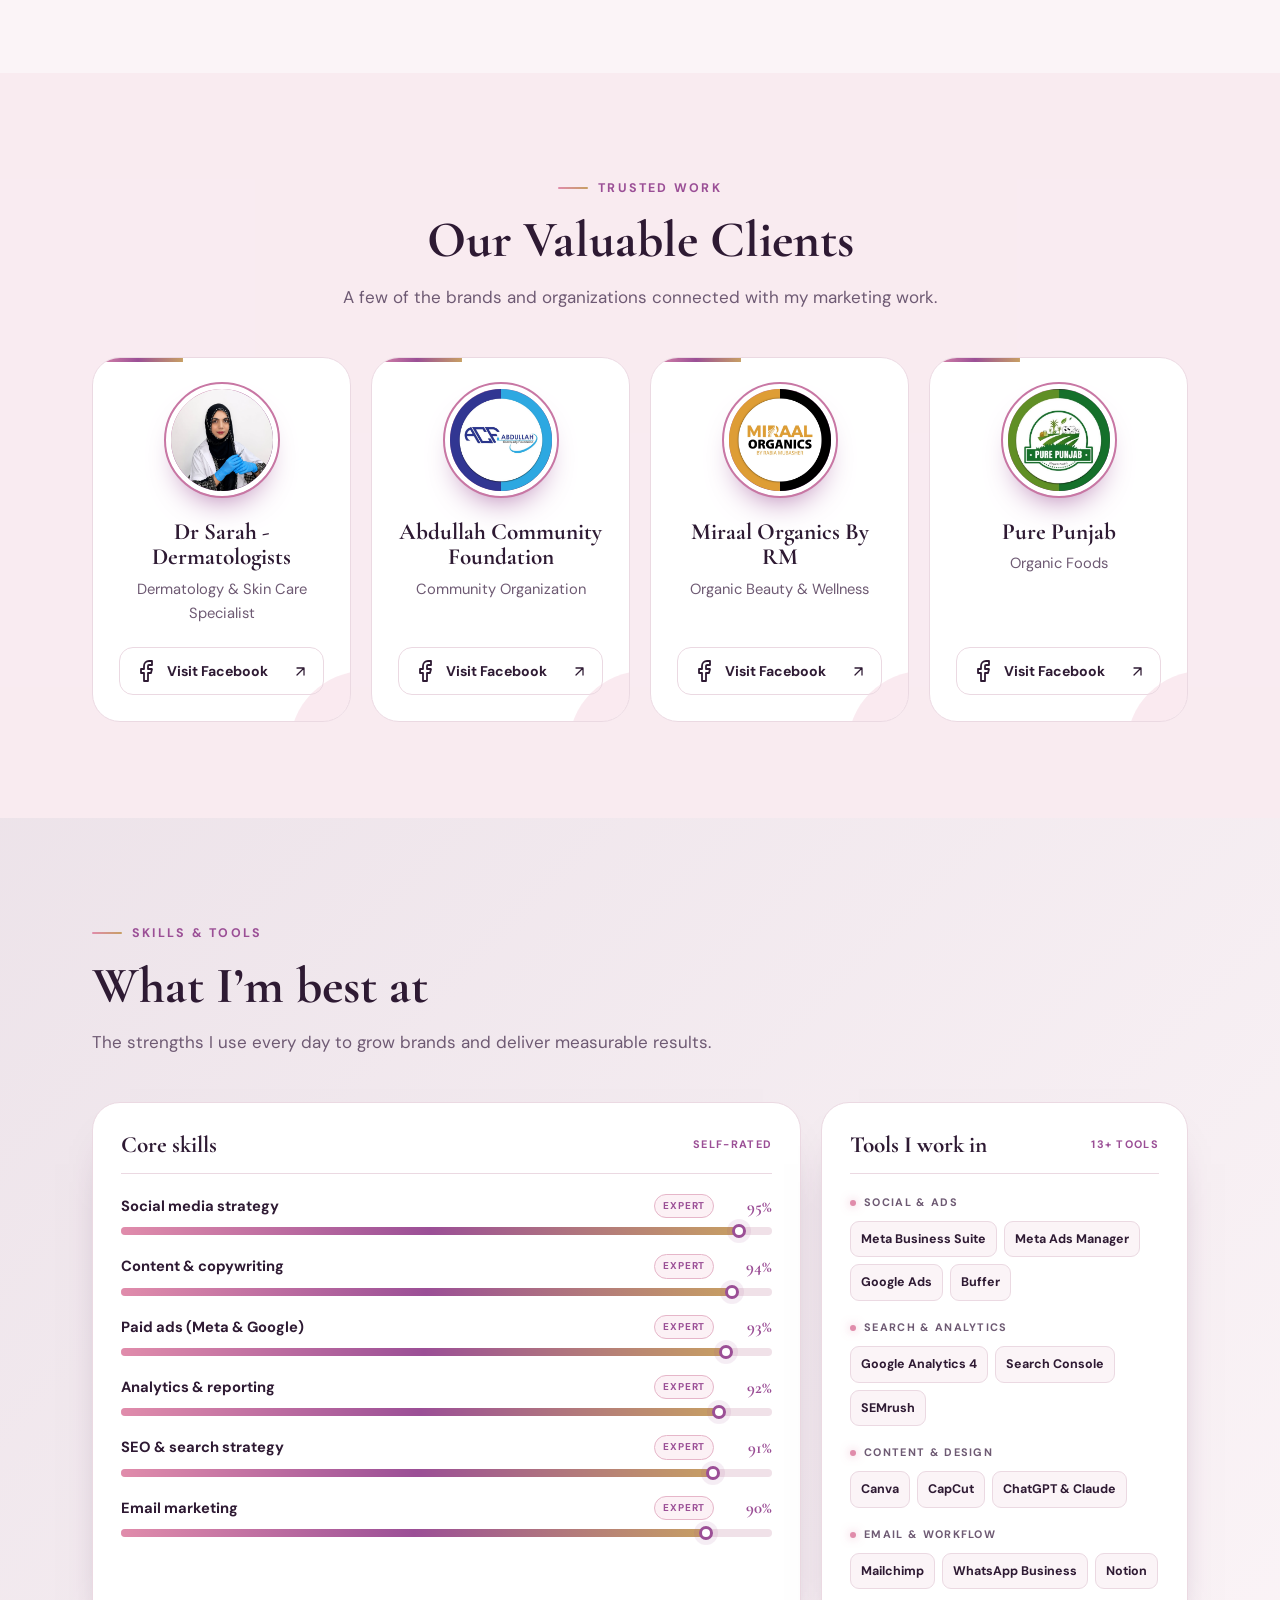
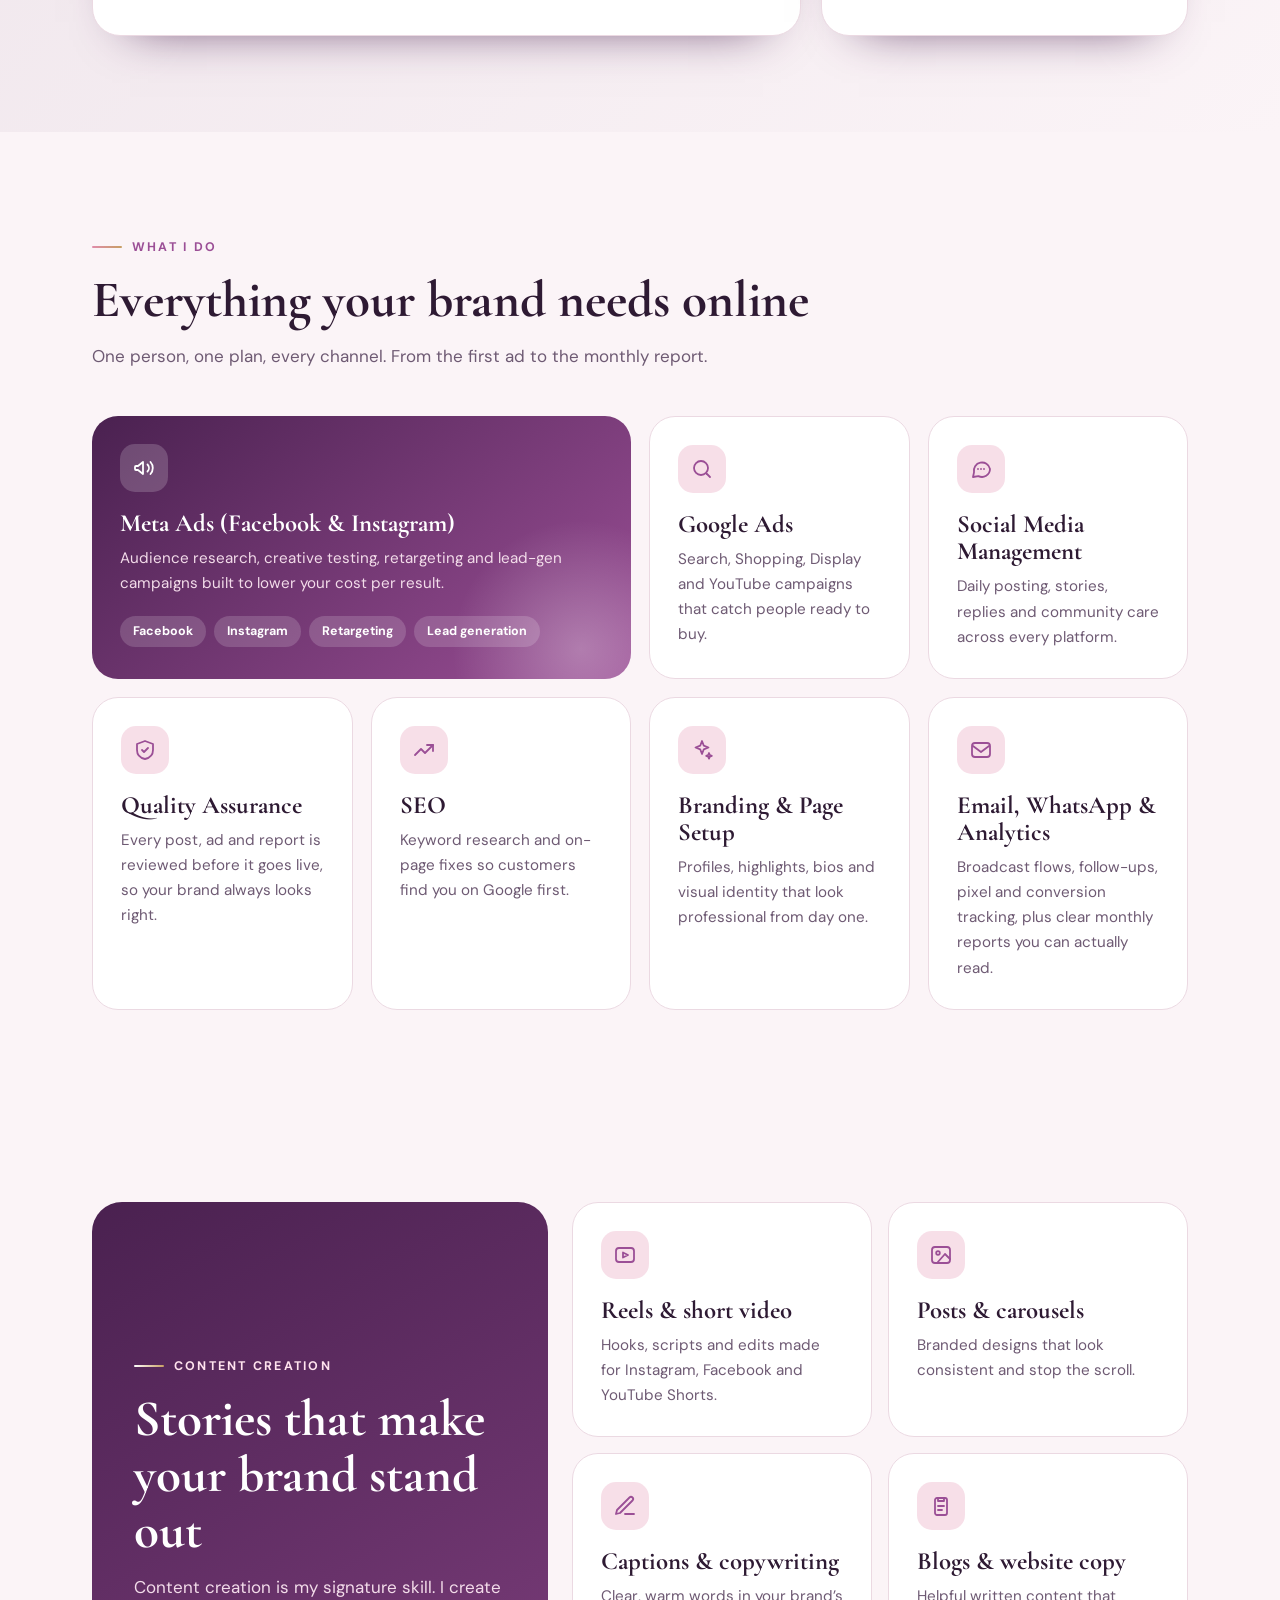
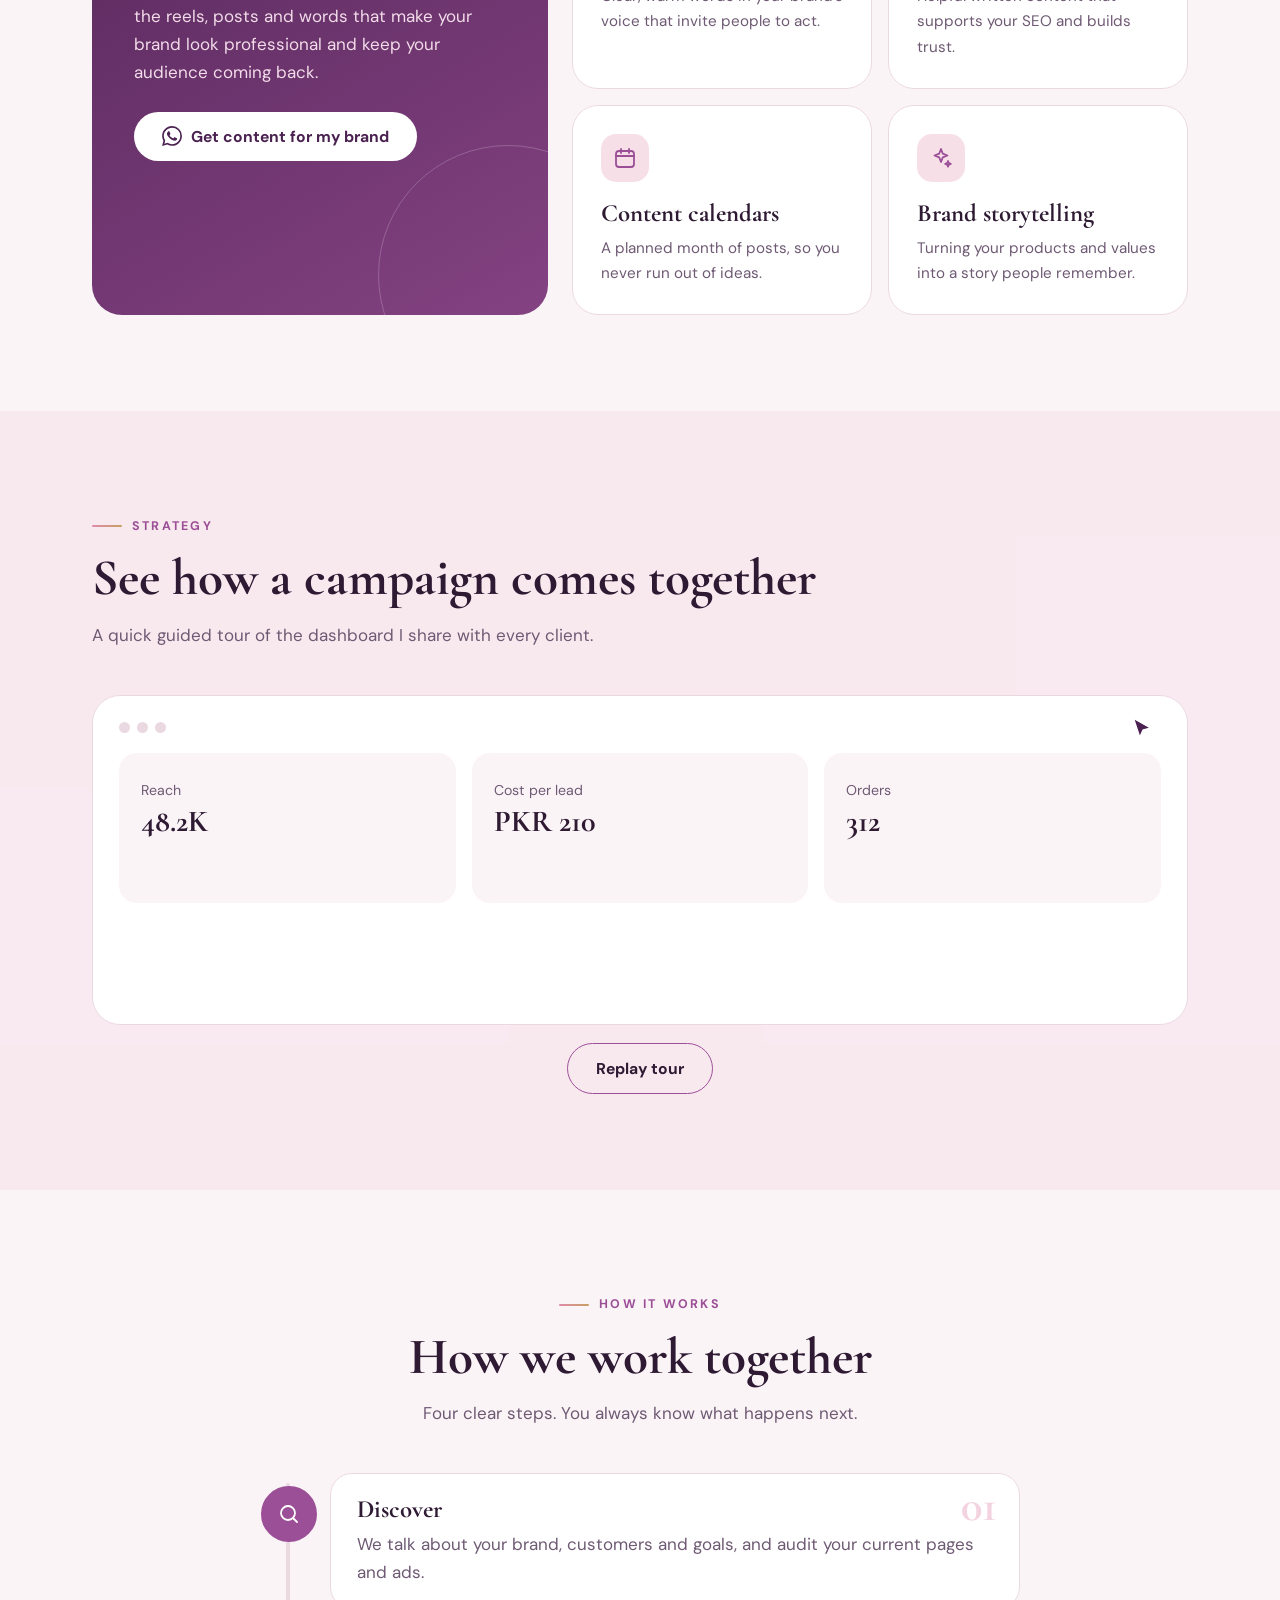
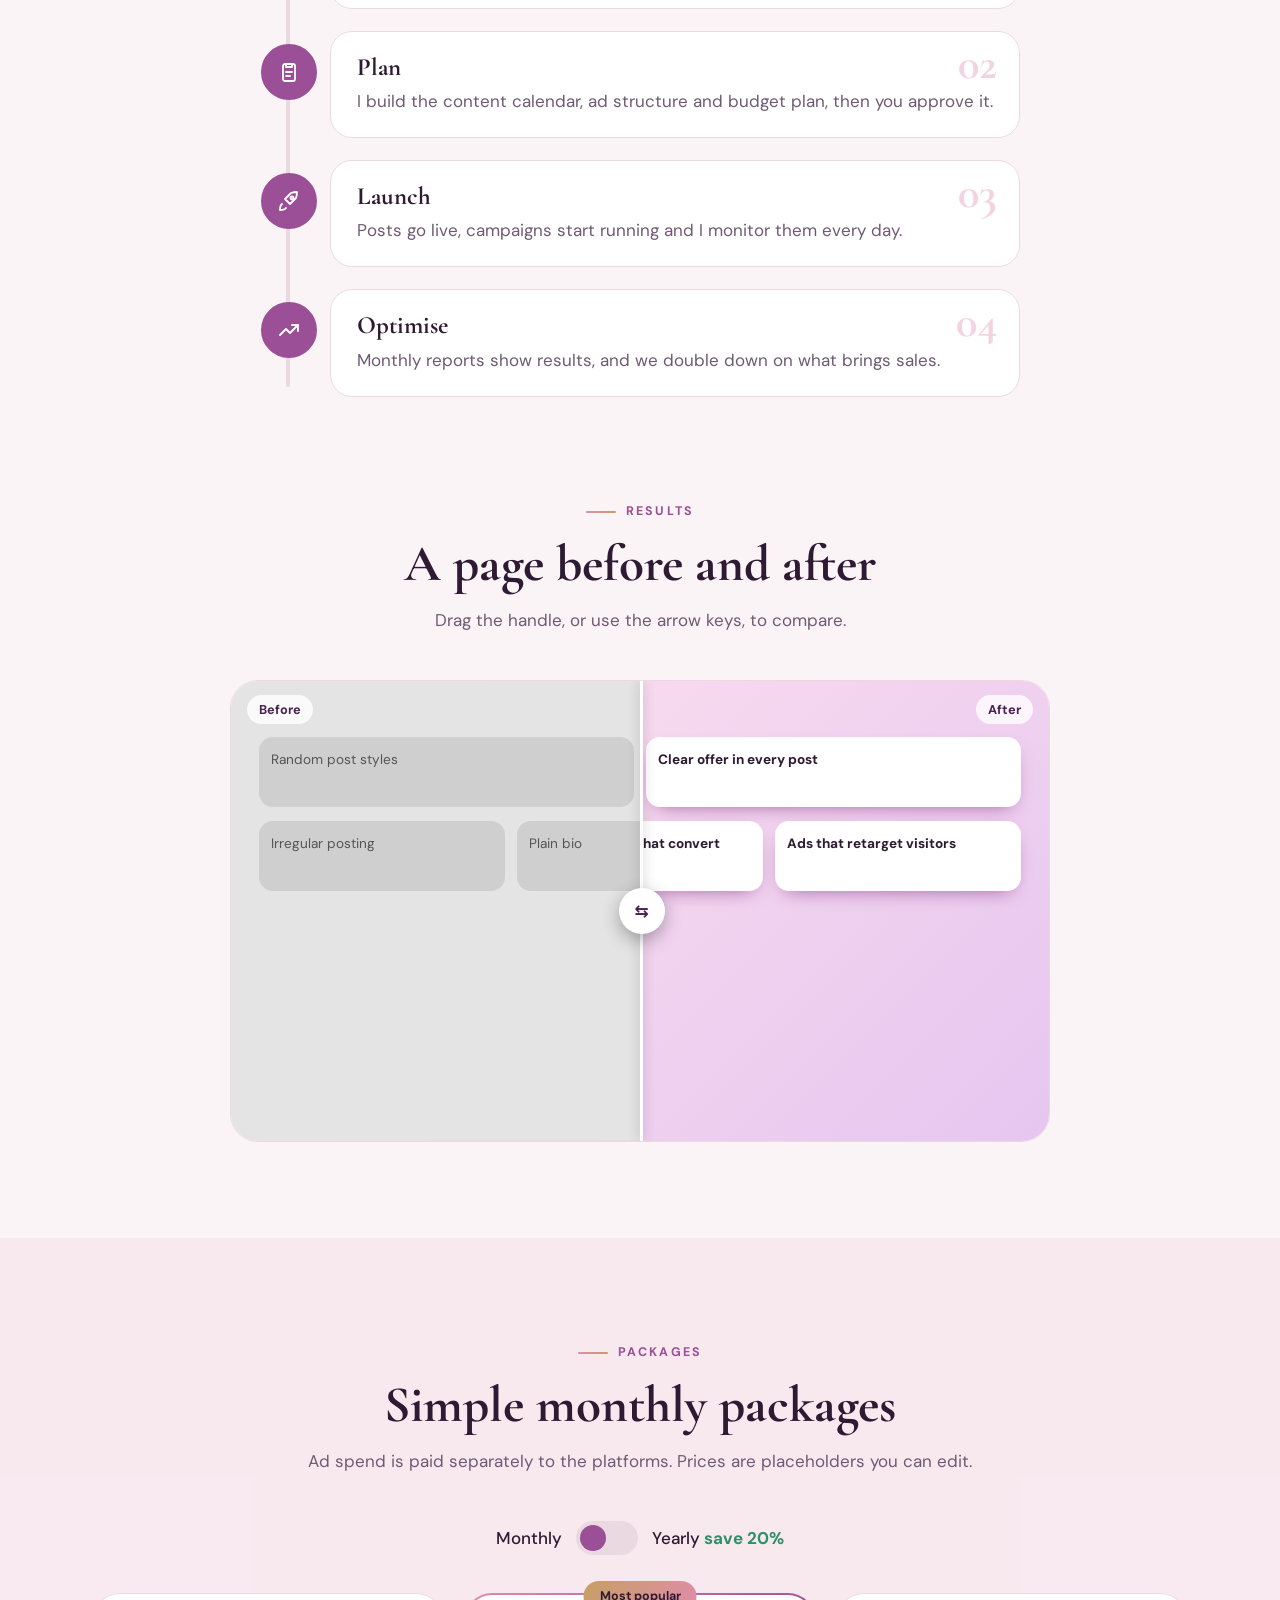
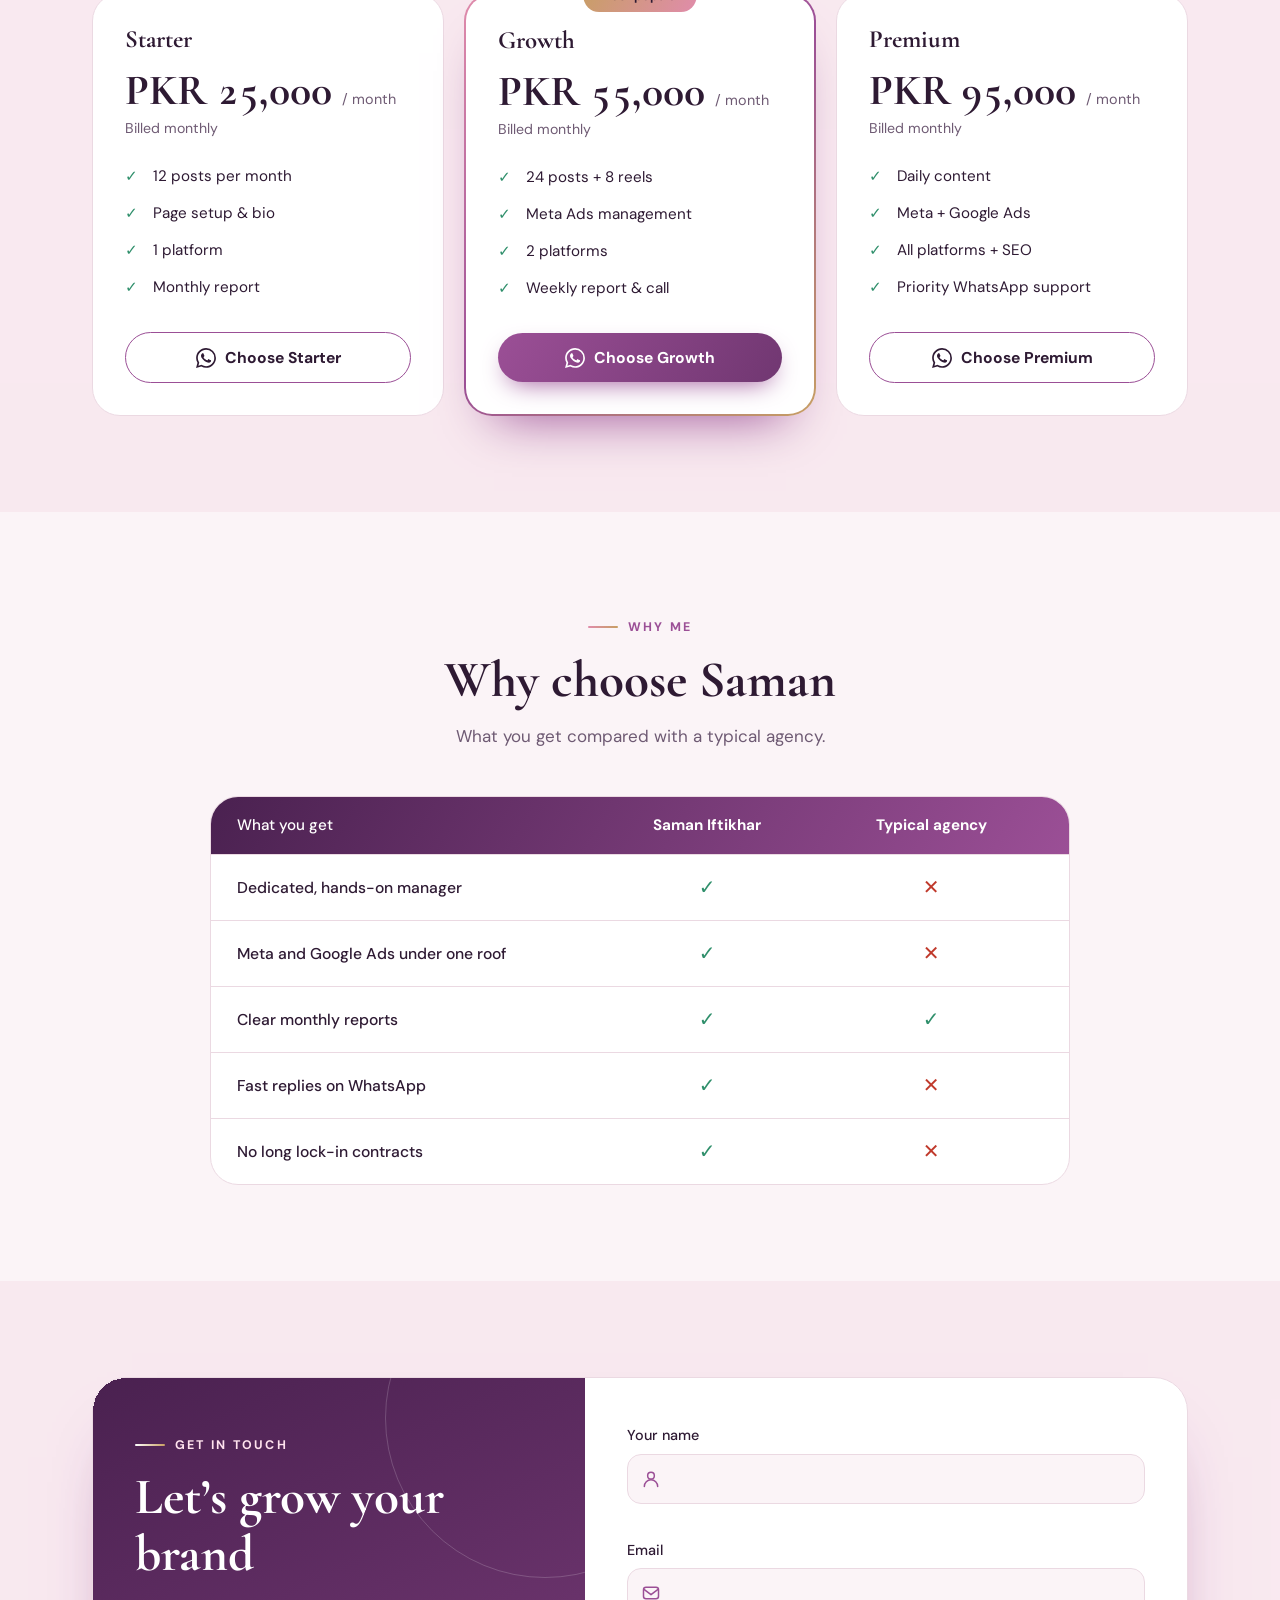
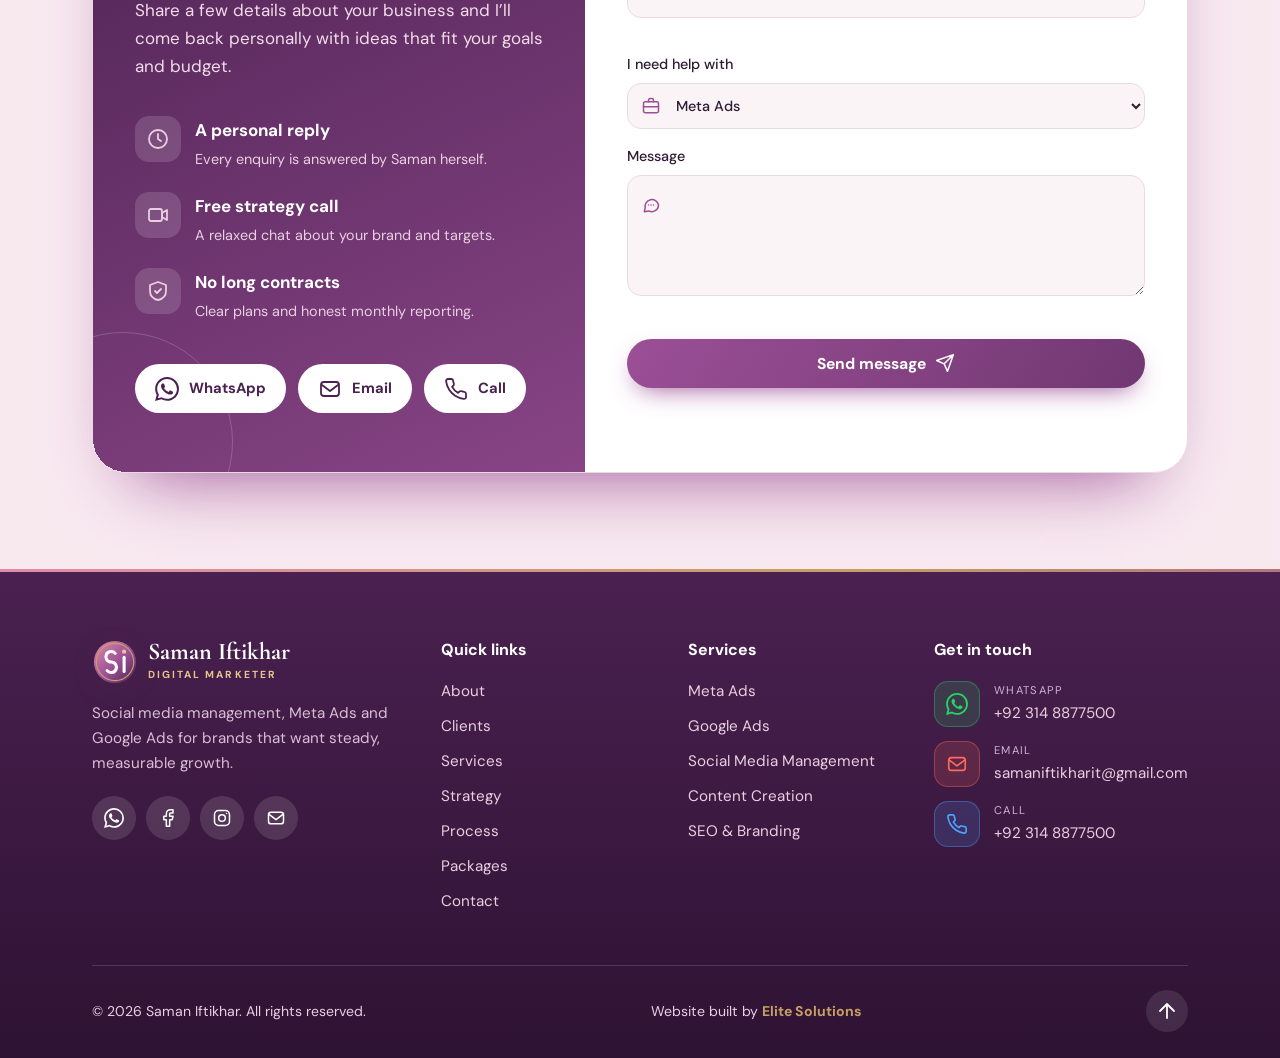
==== commit 73939787: "Merge remote repository" ====
--- a/index.html
+++ b/index.html
@@ -4,6 +4,8 @@
 <meta charset="utf-8">
 <meta name="viewport" content="width=device-width, initial-scale=1, viewport-fit=cover">
 <title>Saman Iftikhar | Digital Marketer</title>
+<link rel="icon" type="image/svg+xml" href="assets/favicon.svg">
+<link rel="shortcut icon" href="assets/favicon.svg">
 <link rel="preconnect" href="https://fonts.googleapis.com">
 <link href="https://fonts.googleapis.com/css2?family=Cormorant+Garamond:wght@500;600;700&family=DM+Sans:wght@400;500;700&display=swap" rel="stylesheet">
 <link rel="stylesheet" href="css/style.css">
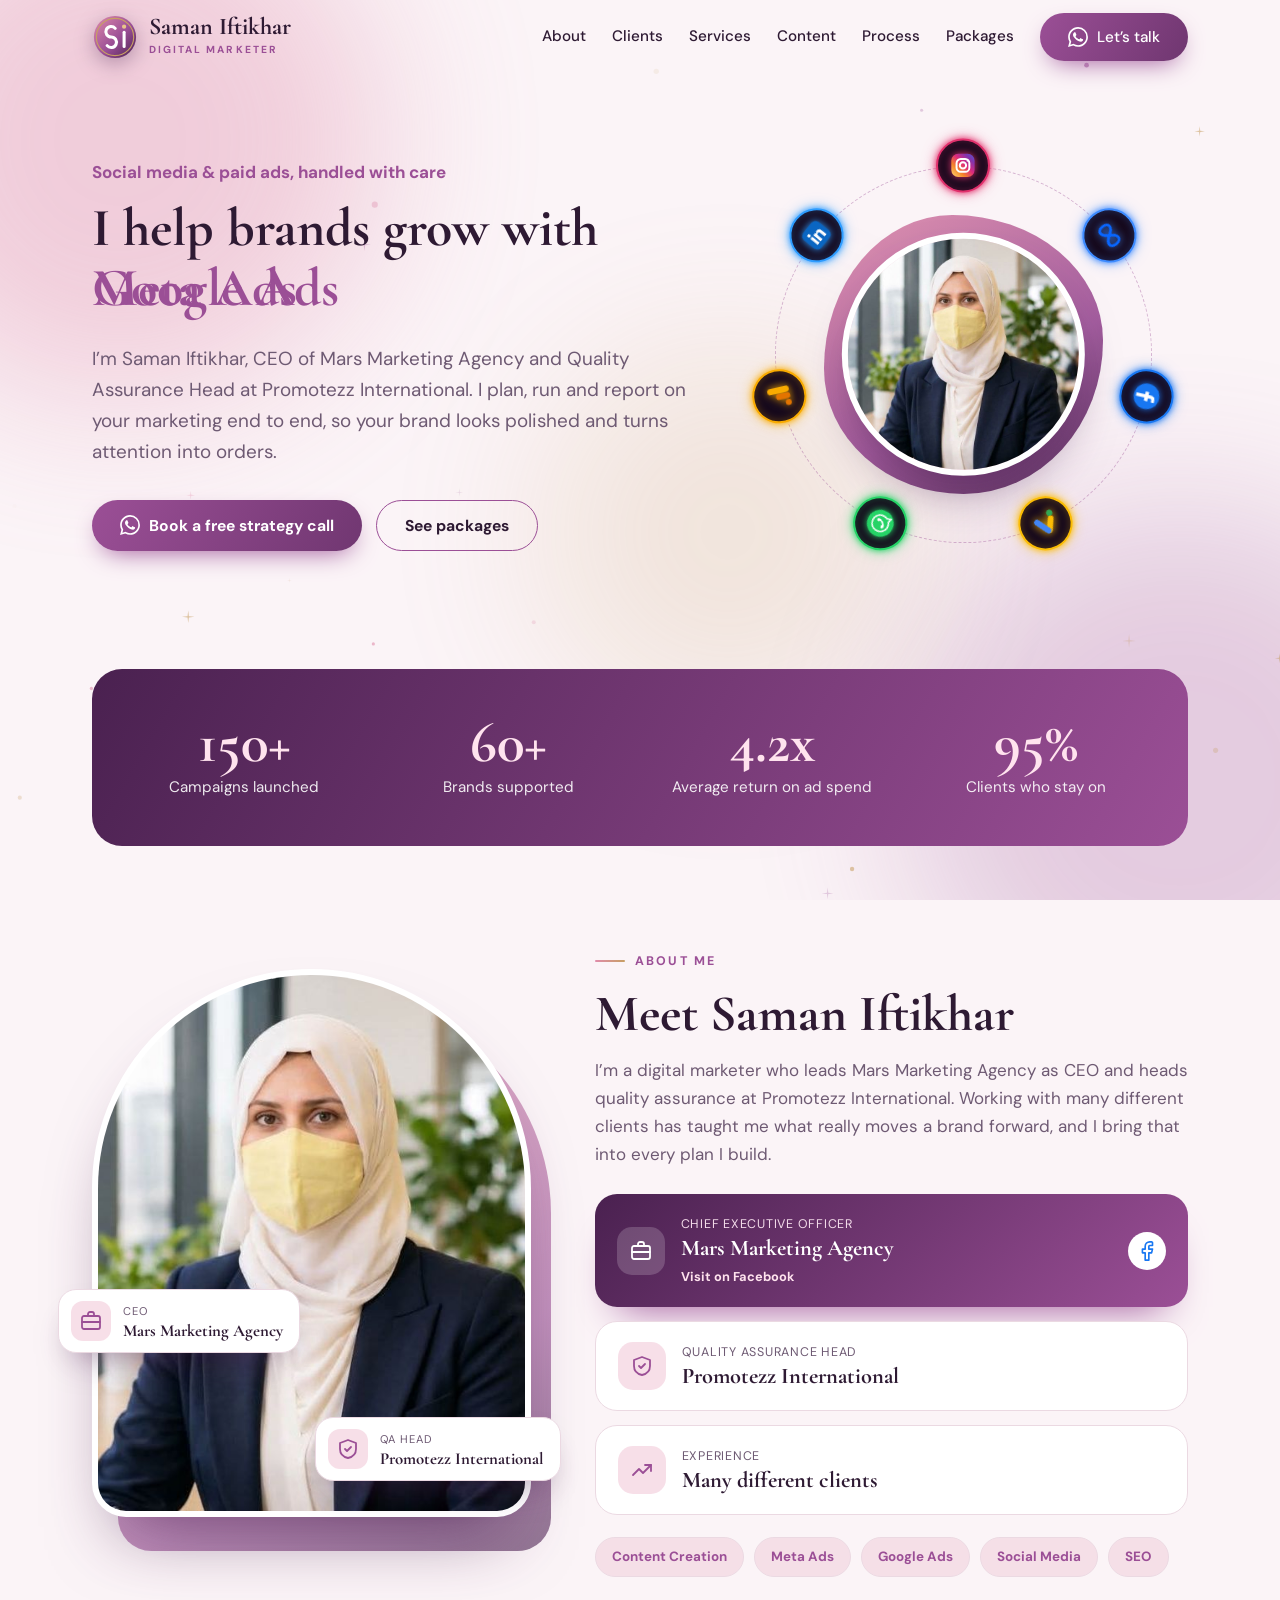
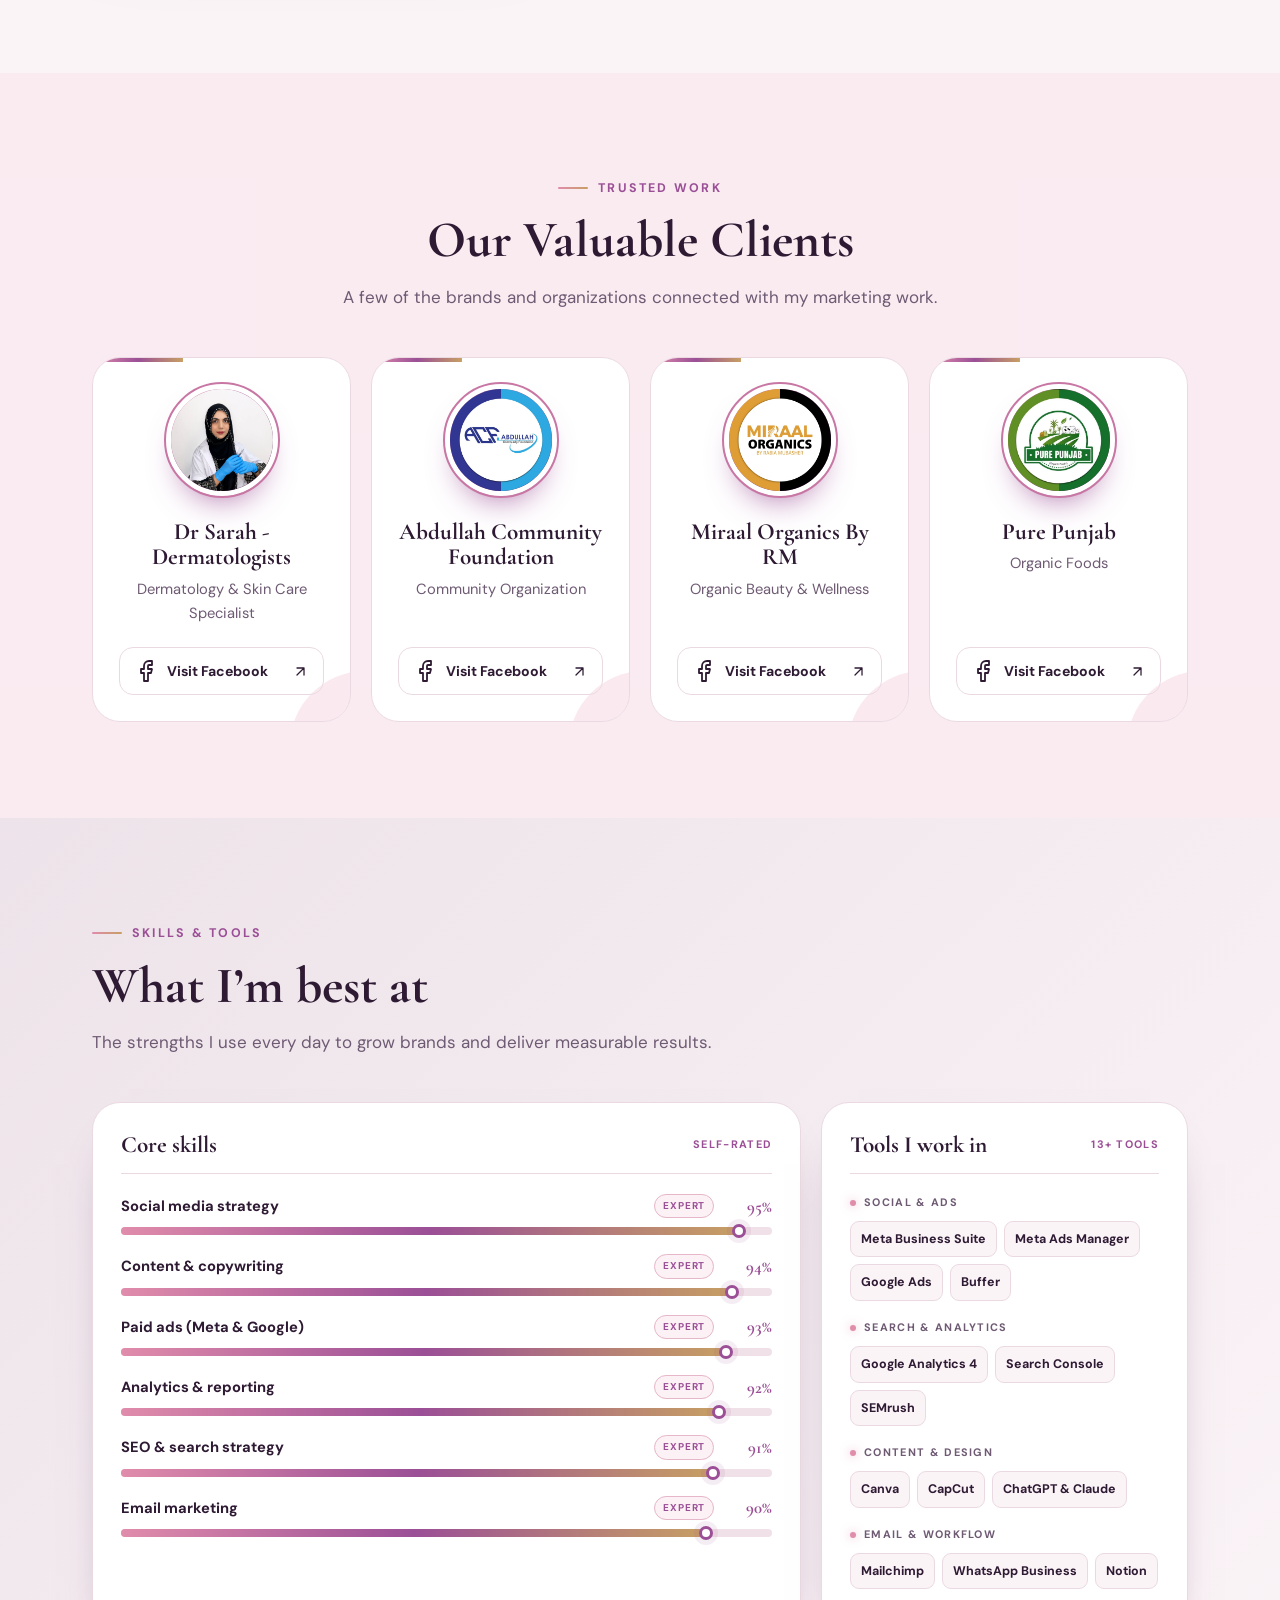
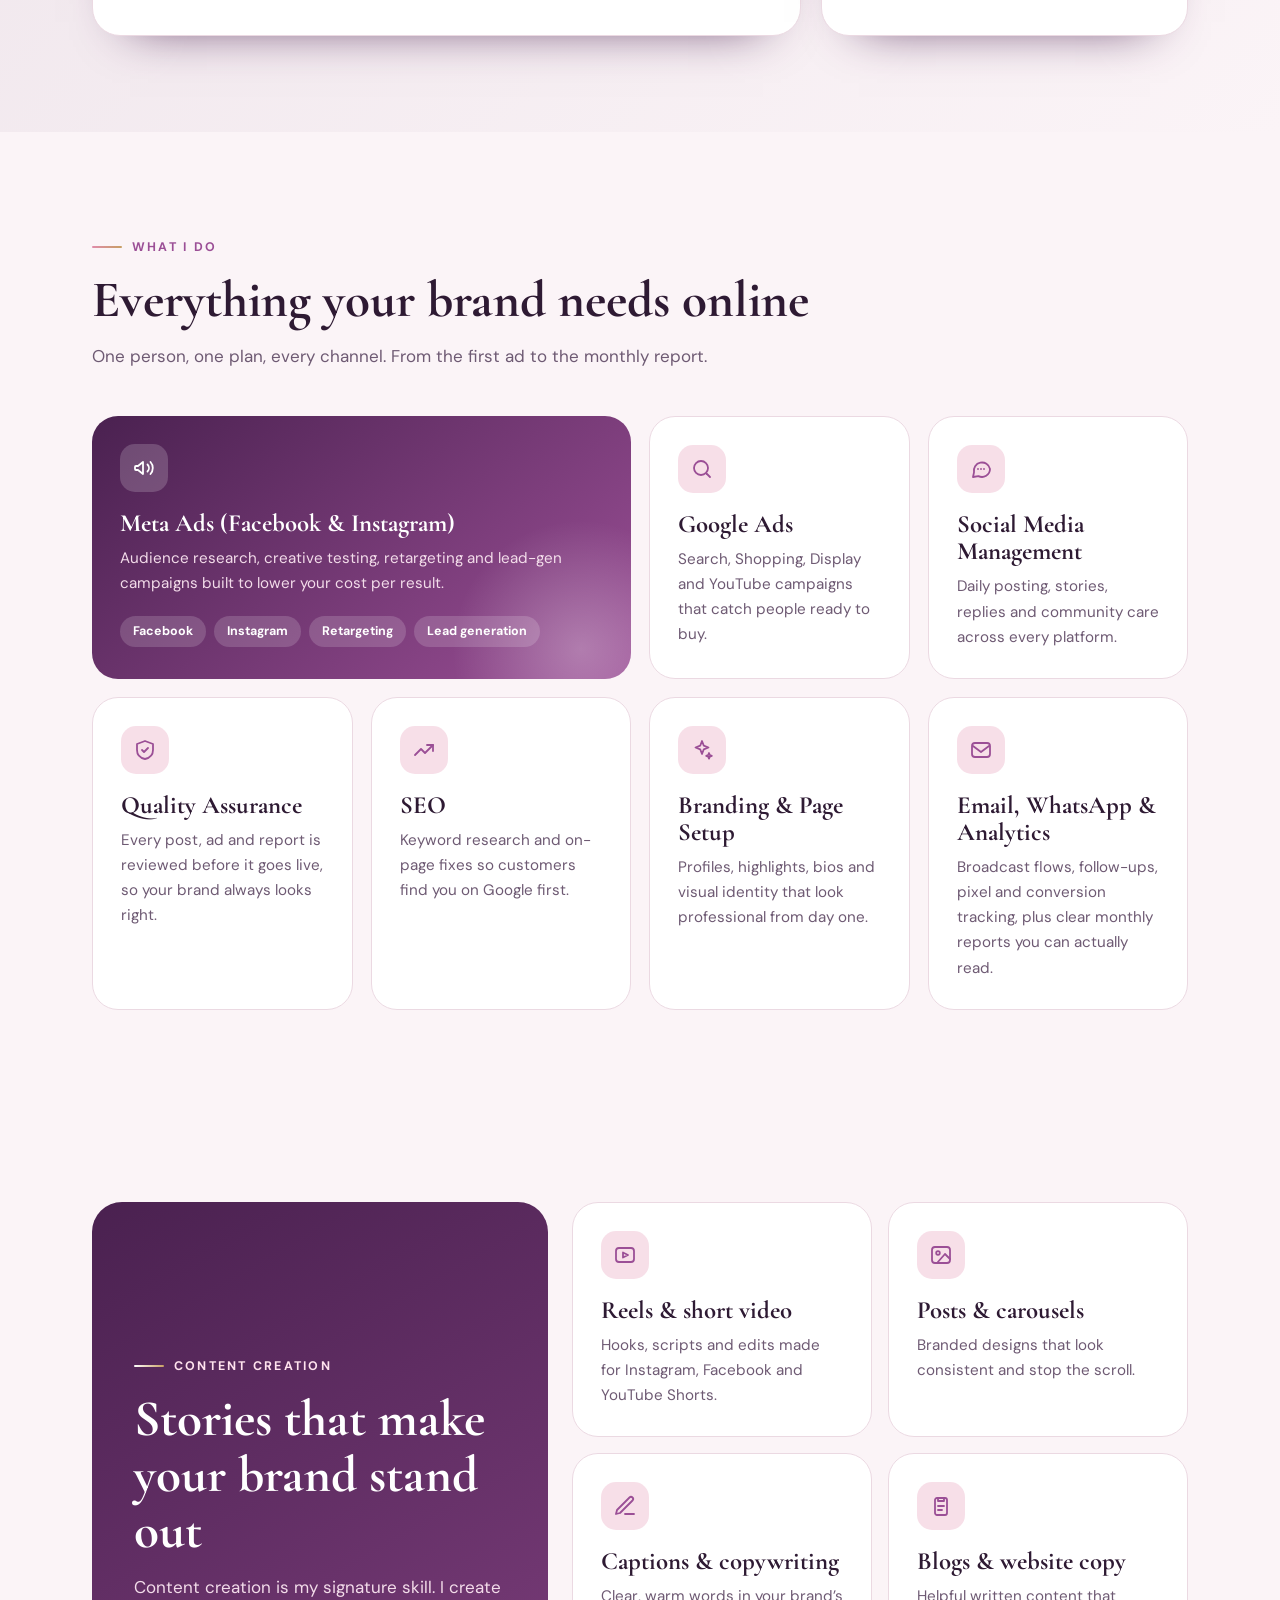
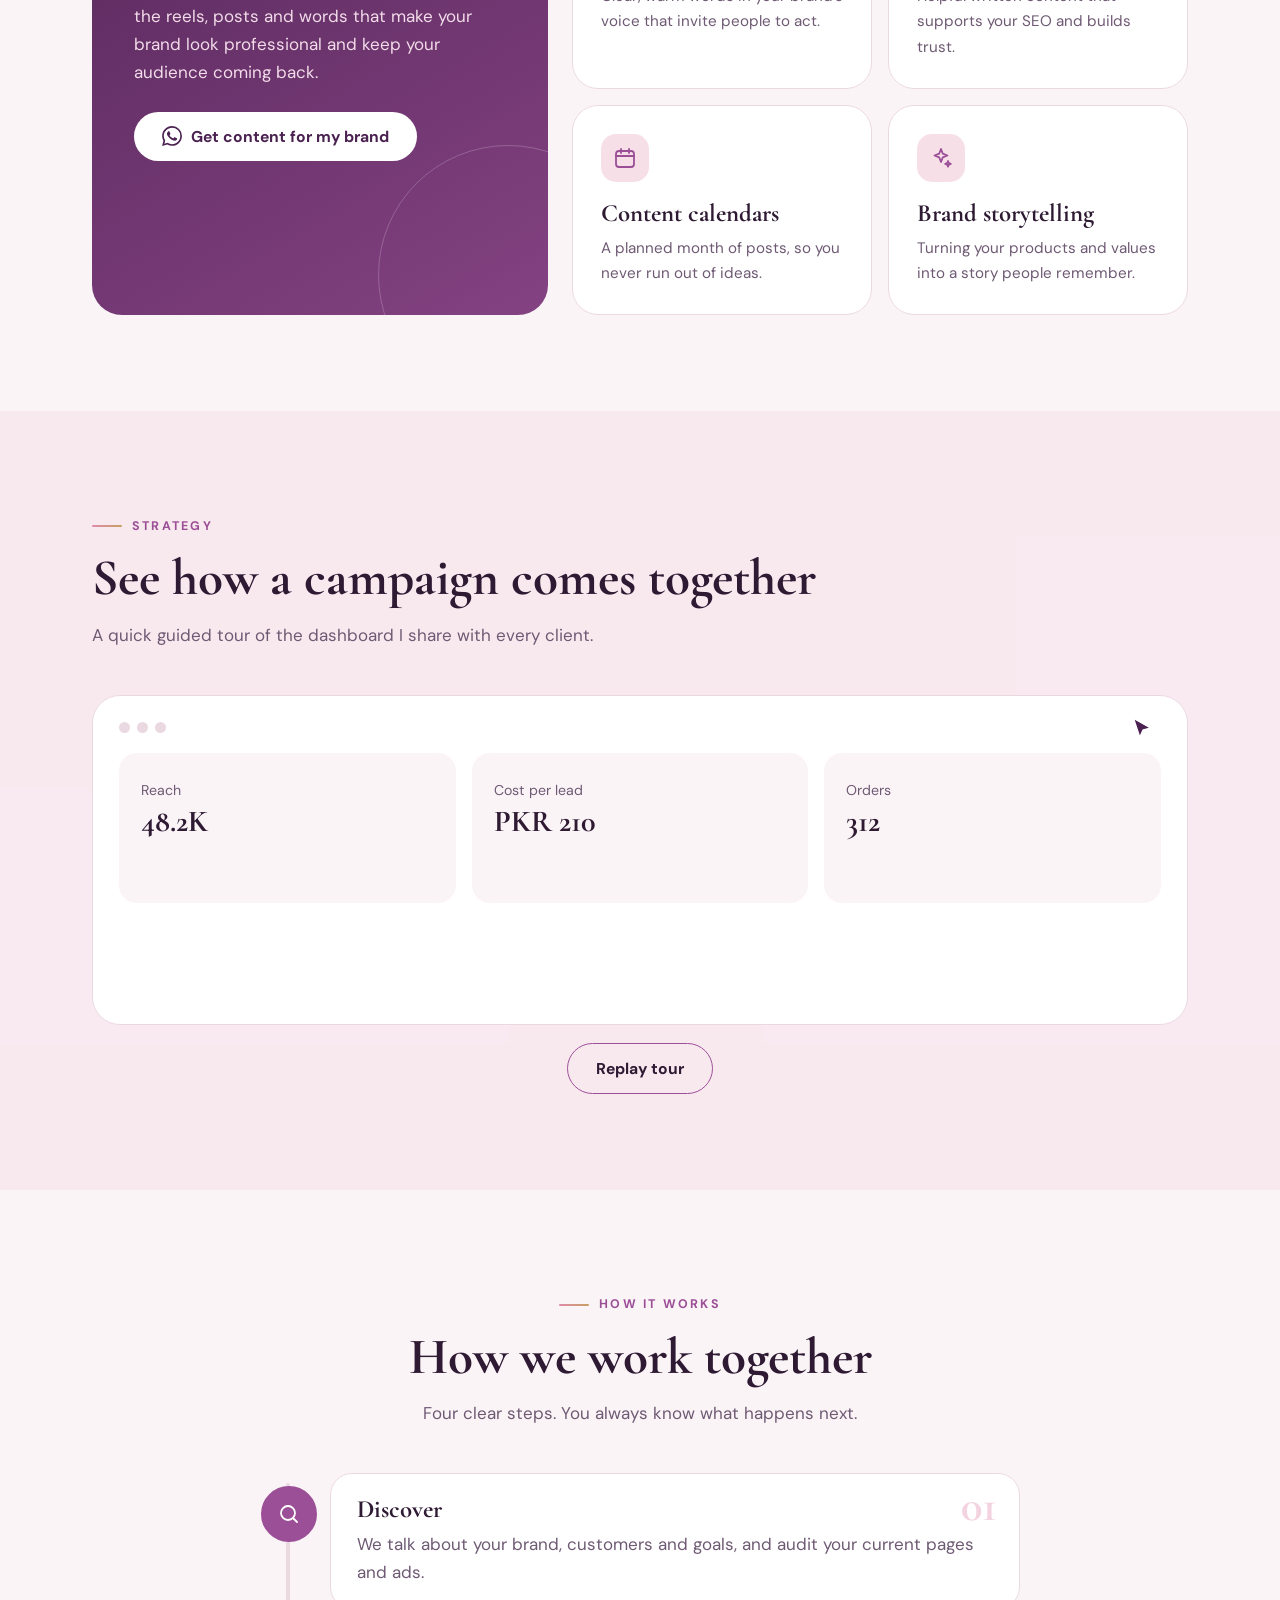
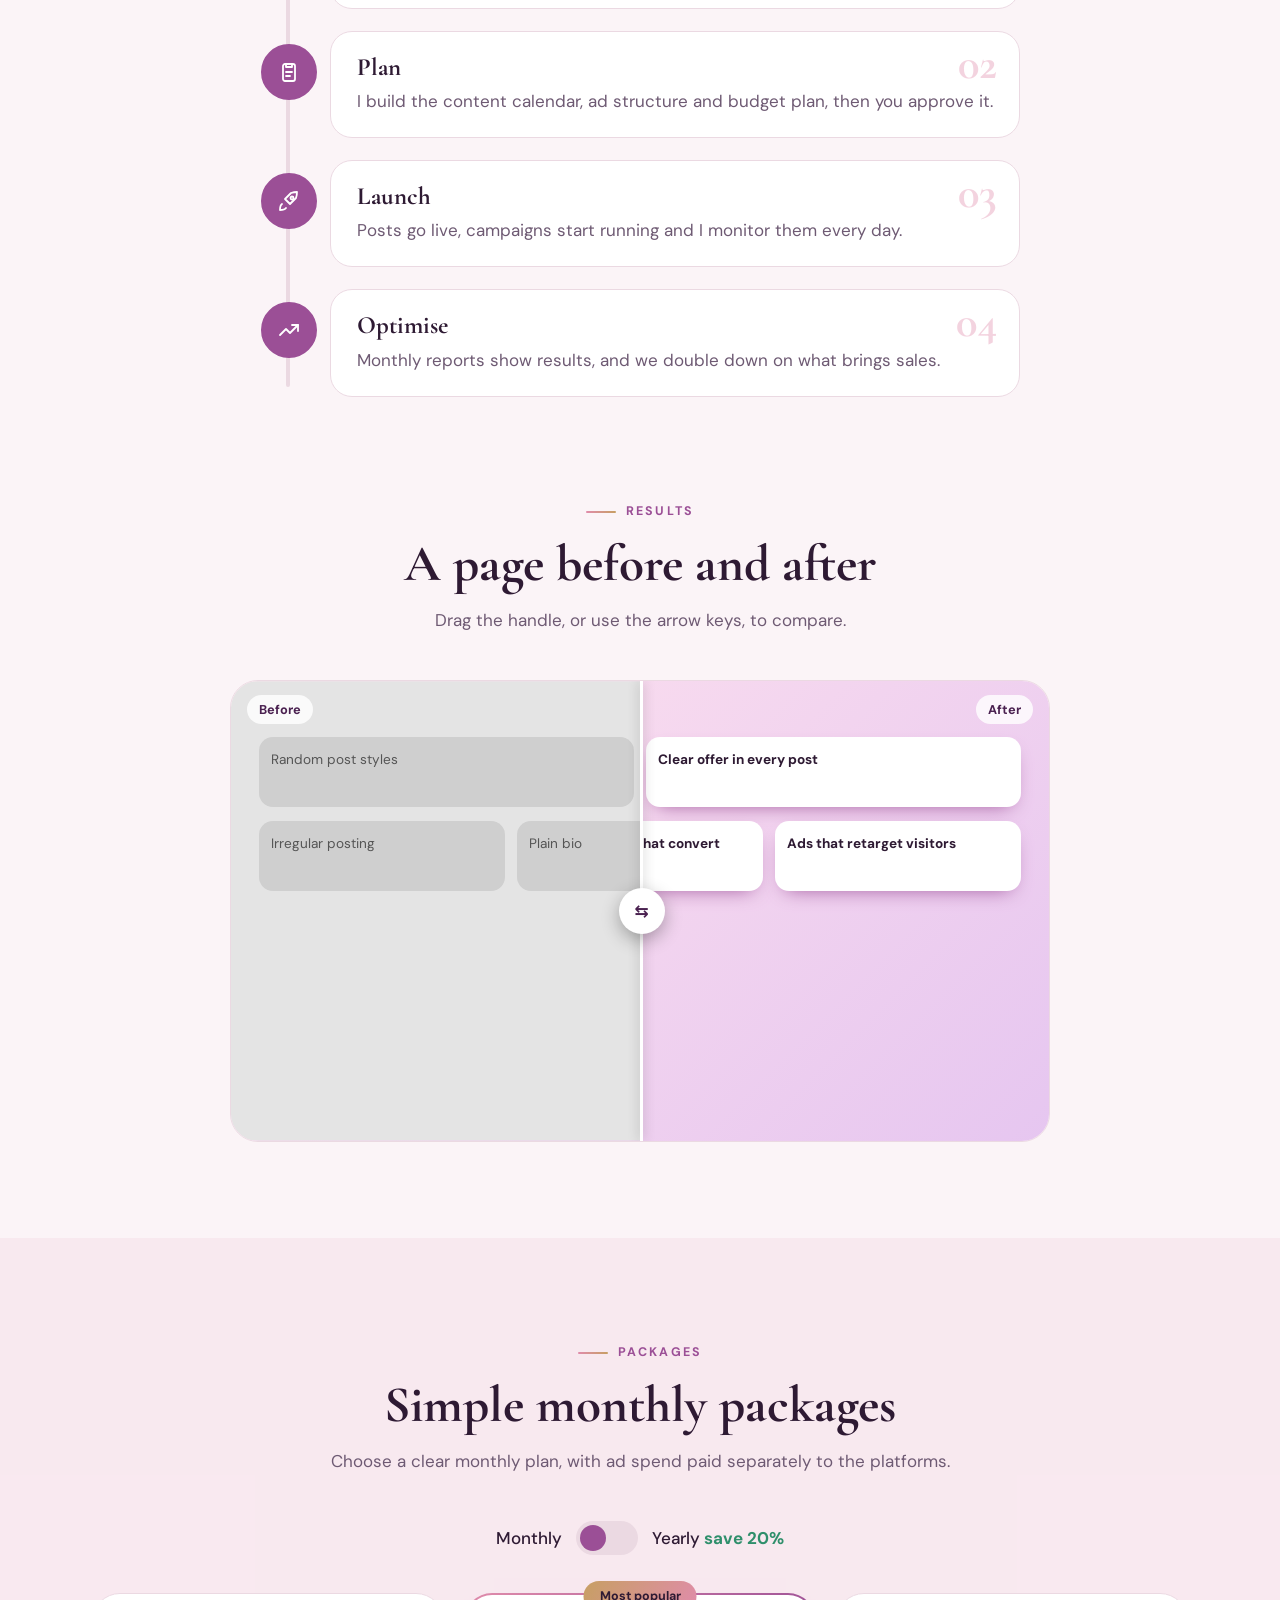
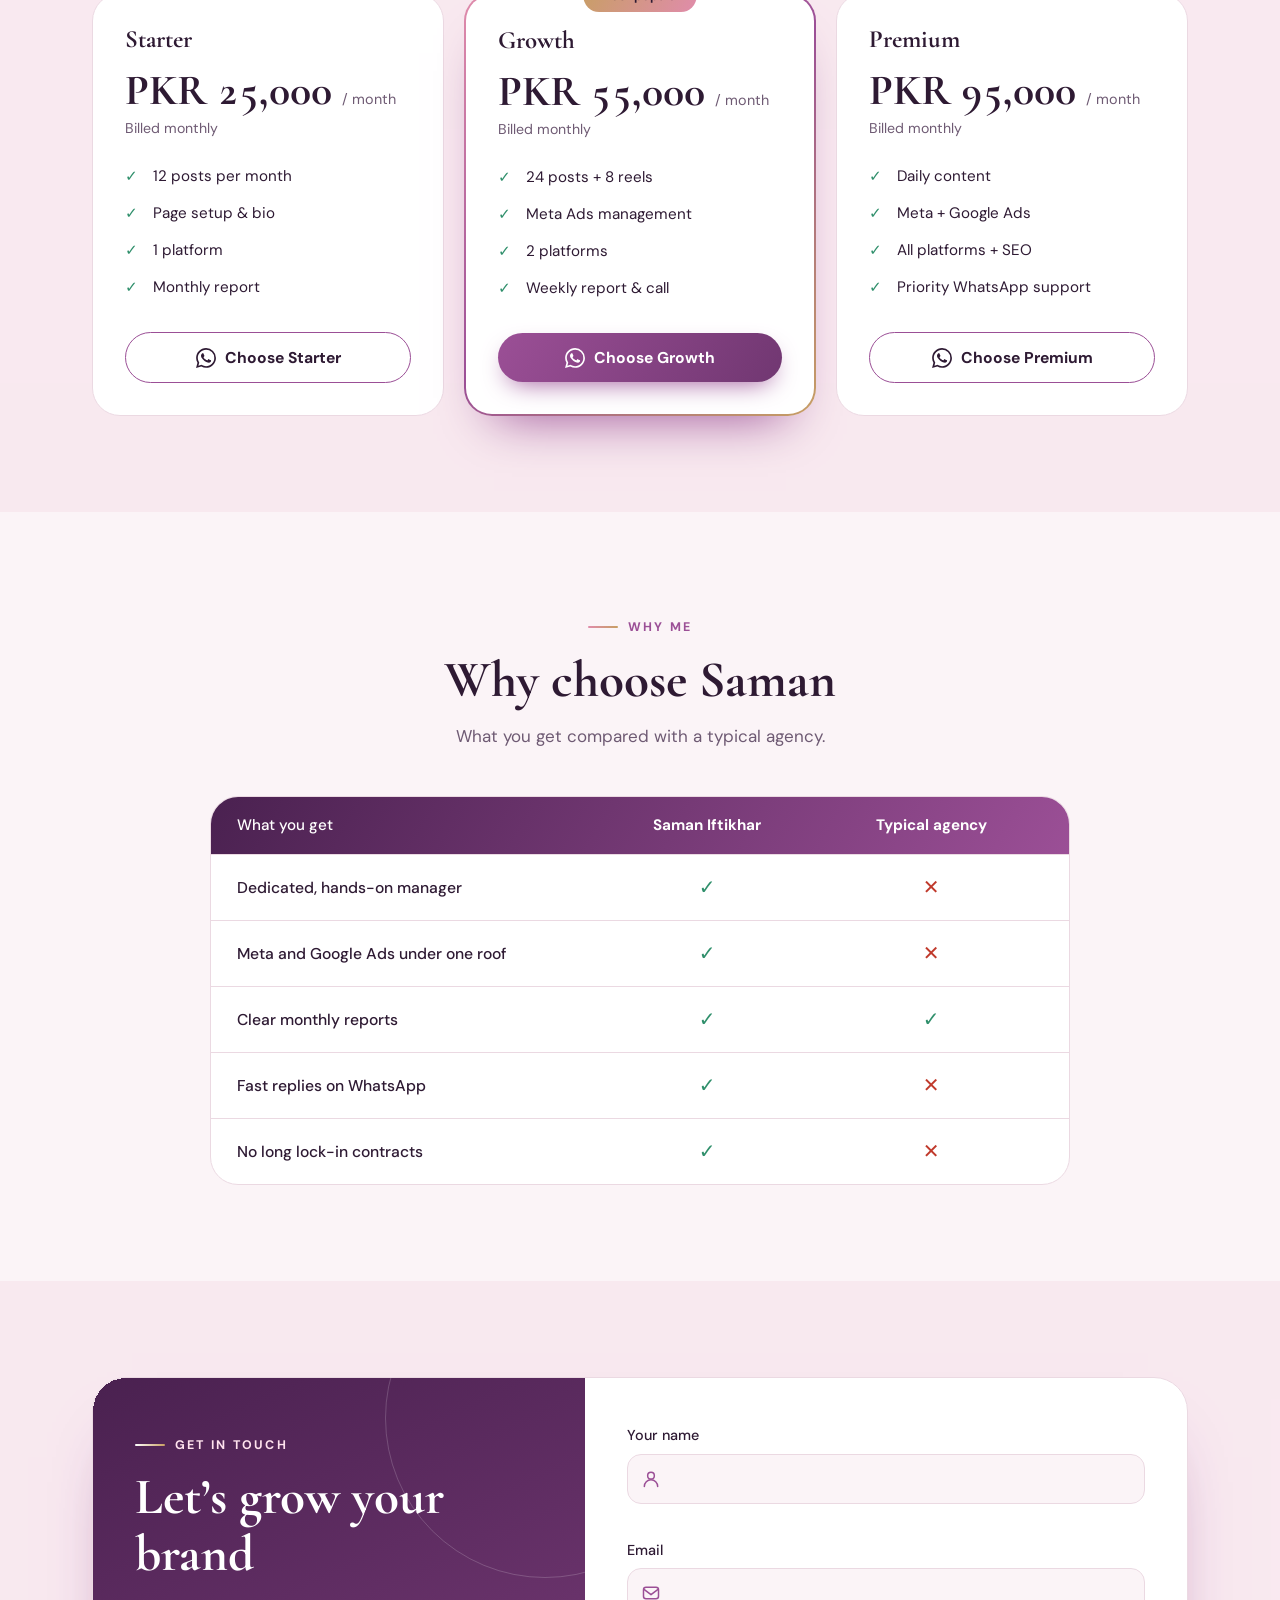
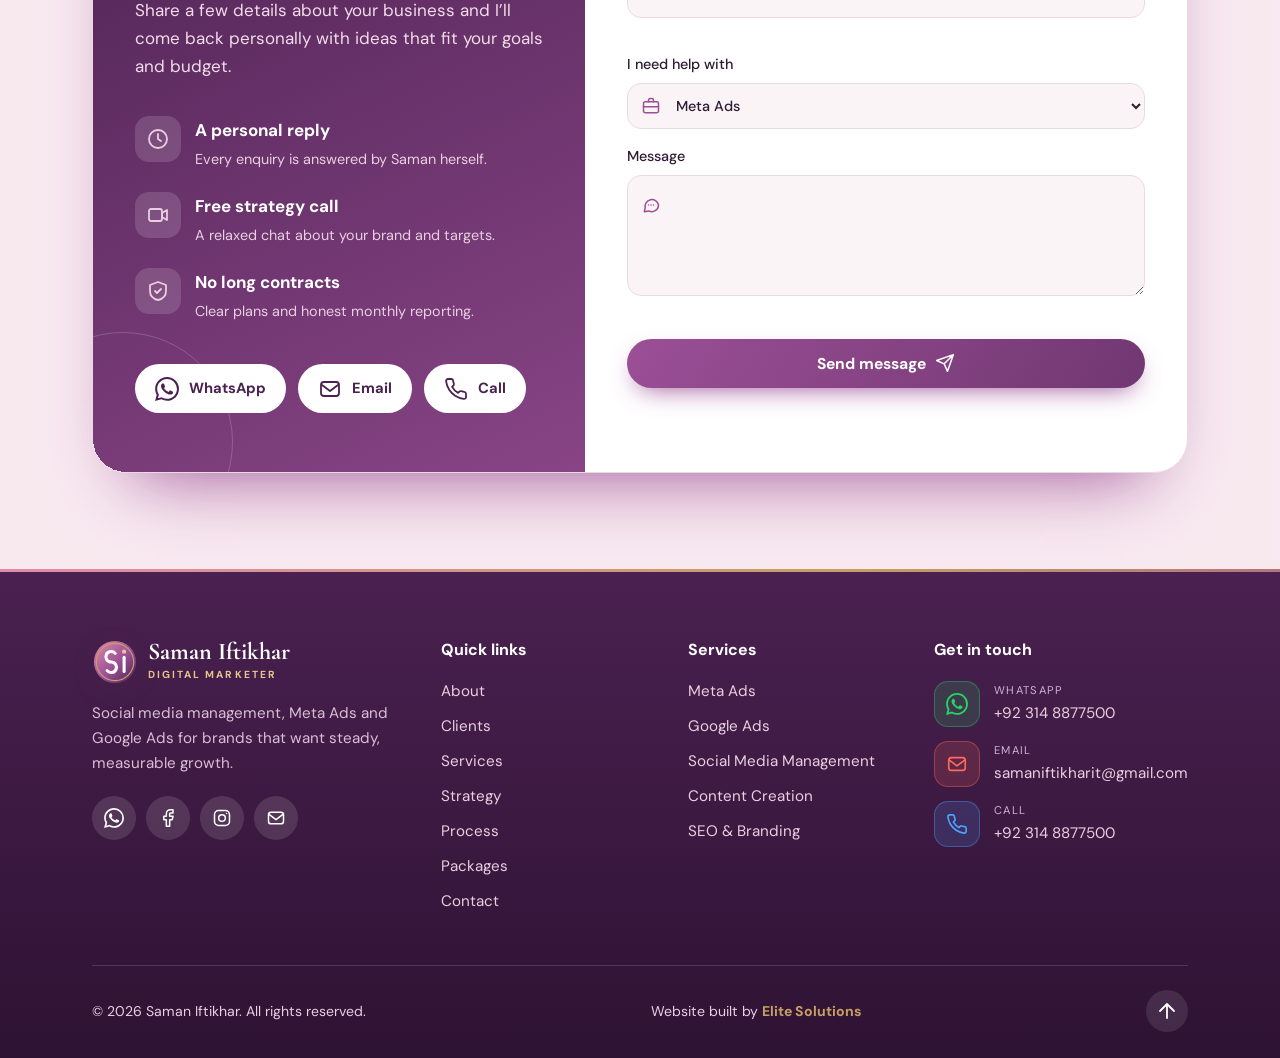
==== commit cb41ec4f: "Update portfolio" ====
--- a/index.html
+++ b/index.html
@@ -209,7 +209,7 @@
 </div></section>
 
 <section id="pricing" style="background:color-mix(in srgb,var(--rose) 10%,transparent)"><div class="wrap">
- <div class="head rv" style="text-align:center"><span class="eb">Packages</span><h2>Simple monthly packages</h2><p class="sub" style="margin-inline:auto">Ad spend is paid separately to the platforms. Prices are placeholders you can edit.</p></div>
+ <div class="head rv" style="text-align:center"><span class="eb">Packages</span><h2>Simple monthly packages</h2><p class="sub" style="margin-inline:auto">Choose a clear monthly plan, with ad spend paid separately to the platforms.</p></div>
  <div class="tg2"><span>Monthly</span><button id="sw" role="switch" aria-checked="false" aria-label="Bill yearly and save 20 percent"></button><span>Yearly <b style="color:var(--ok)">save 20%</b></span></div>
  <div class="pg" id="pg"></div>
 </div></section>
